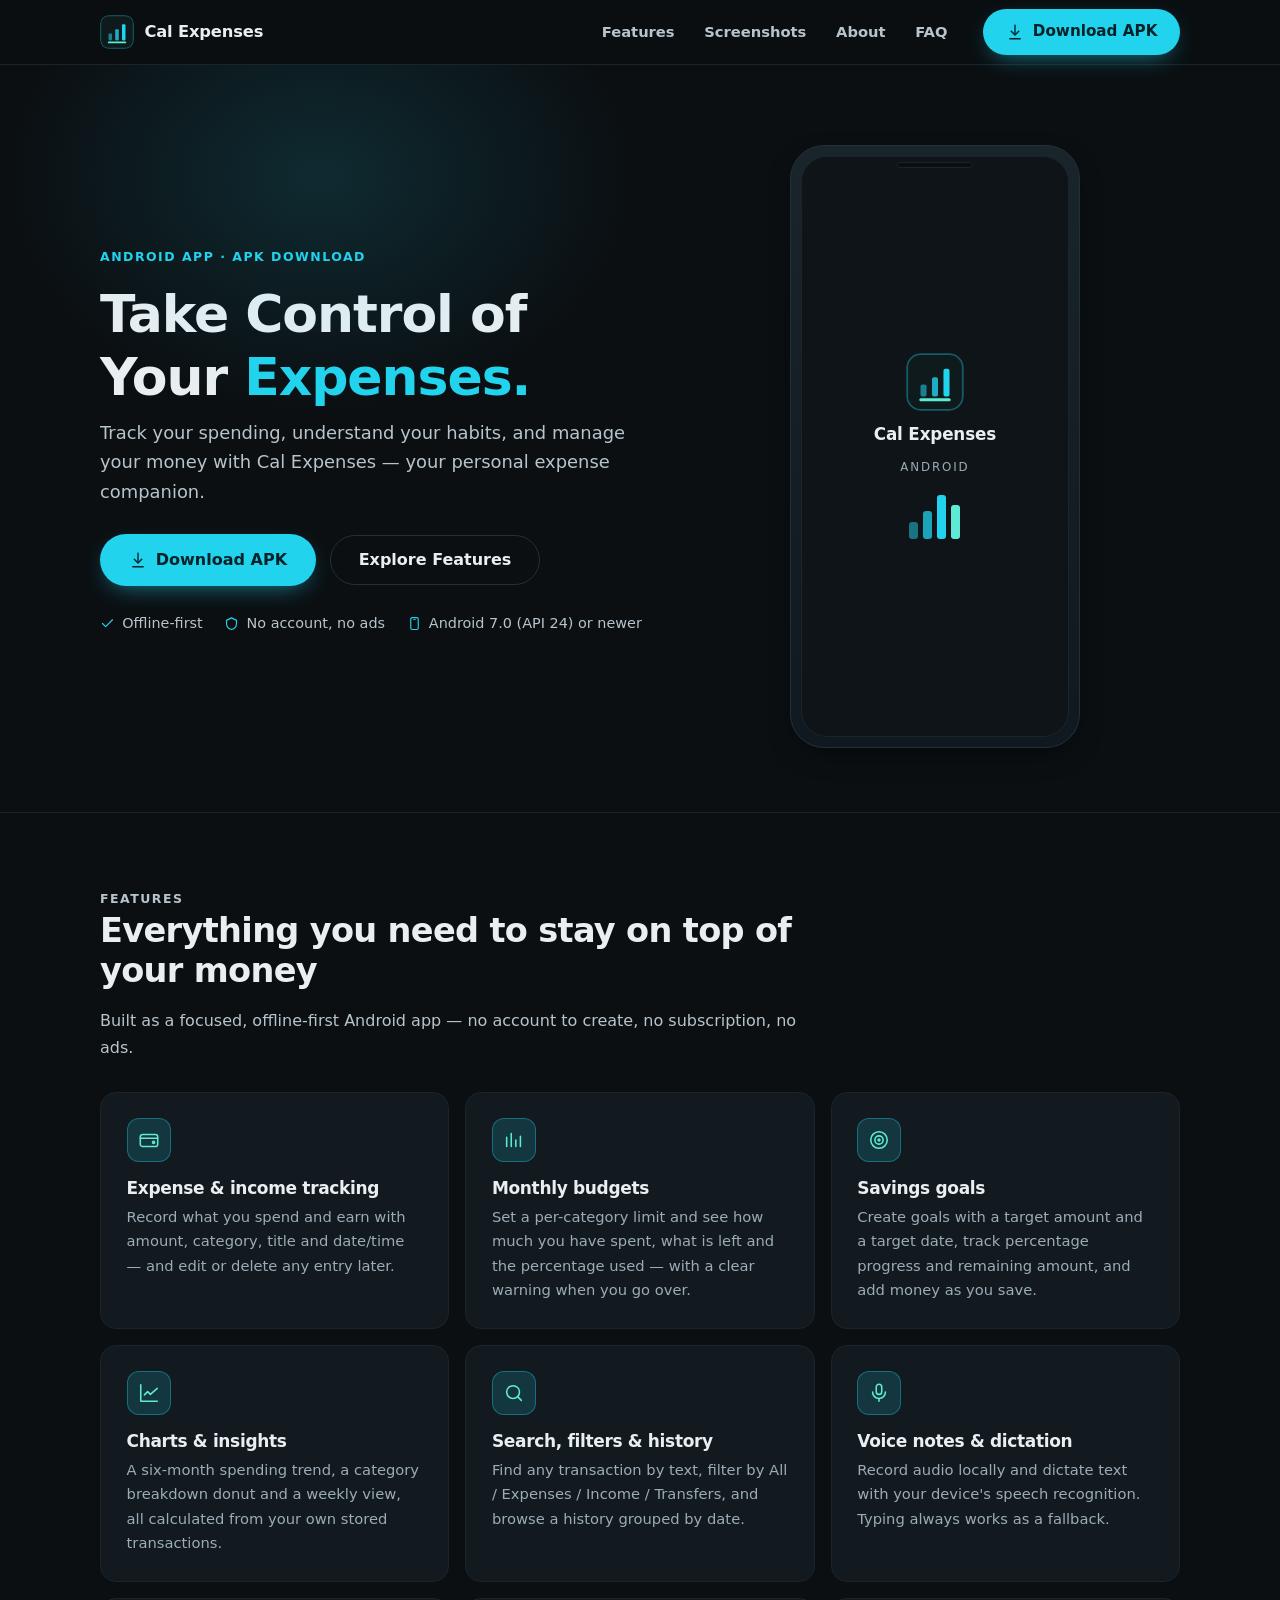
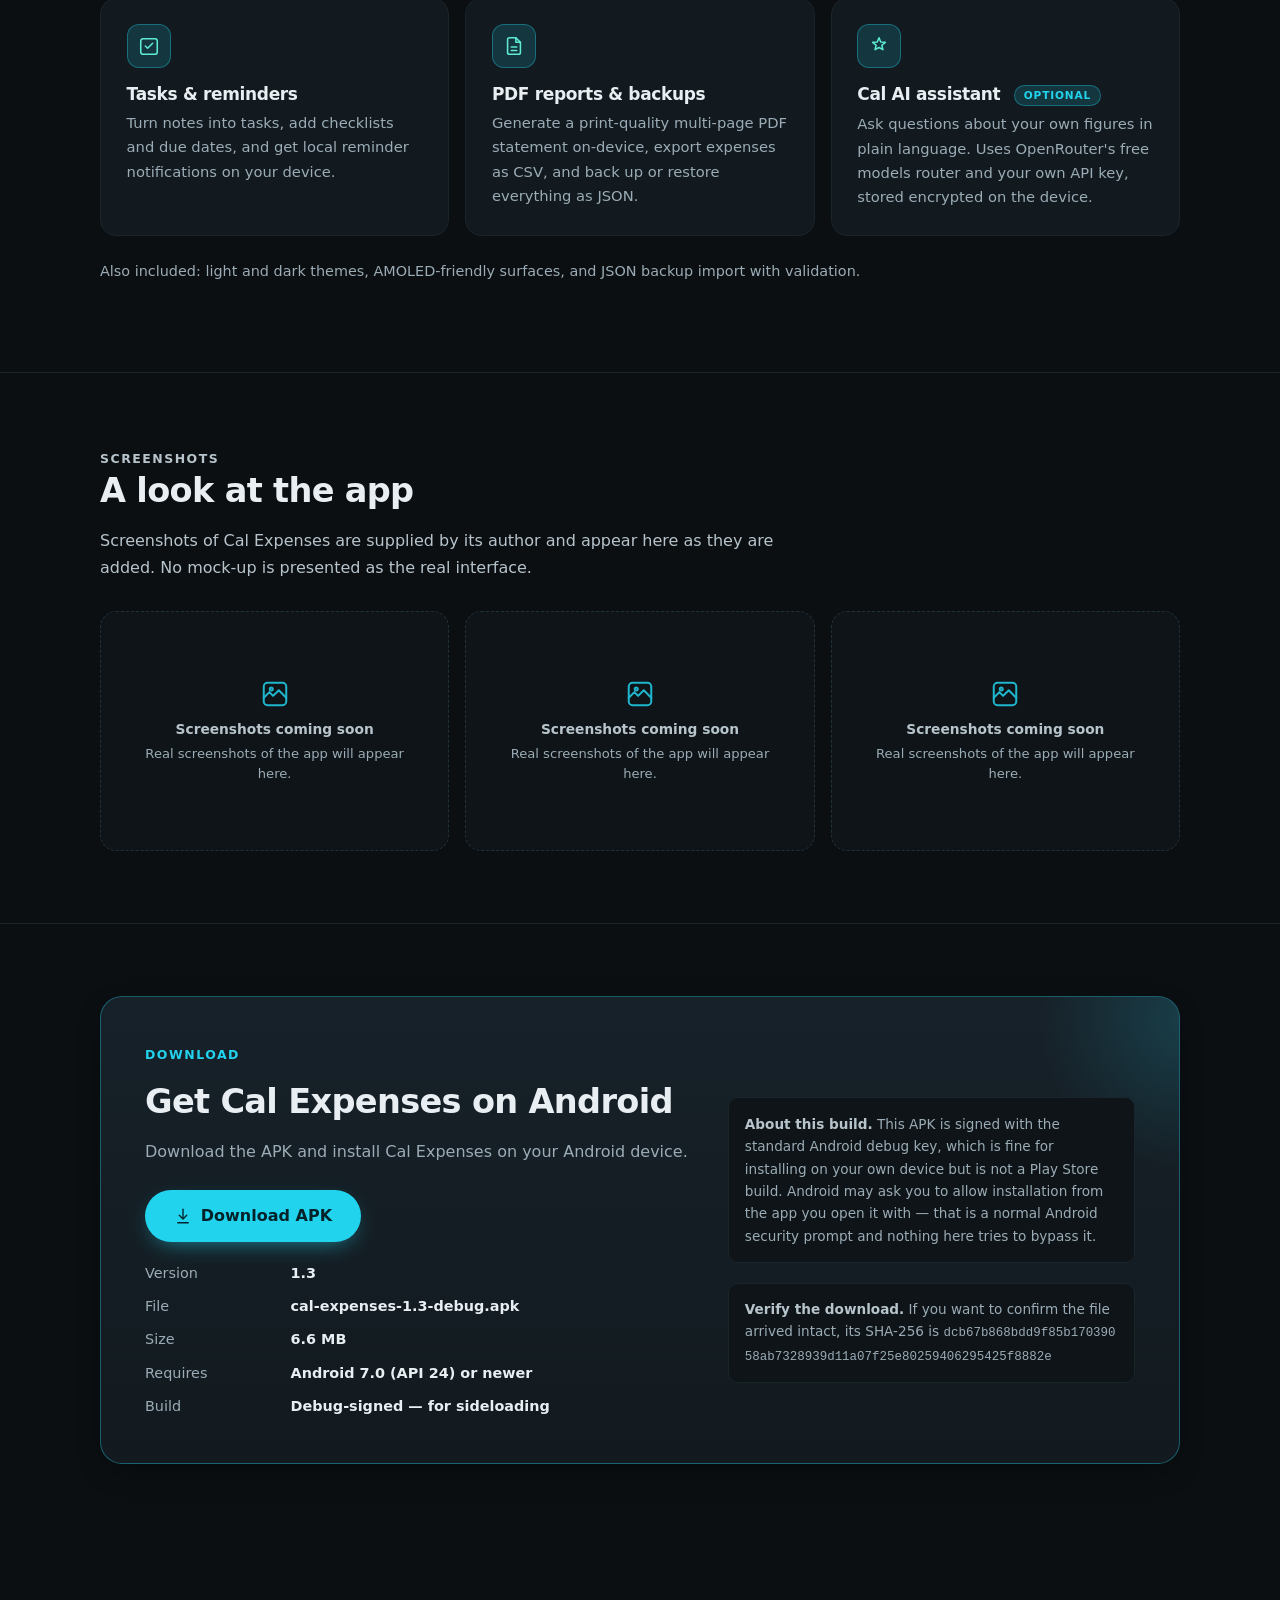
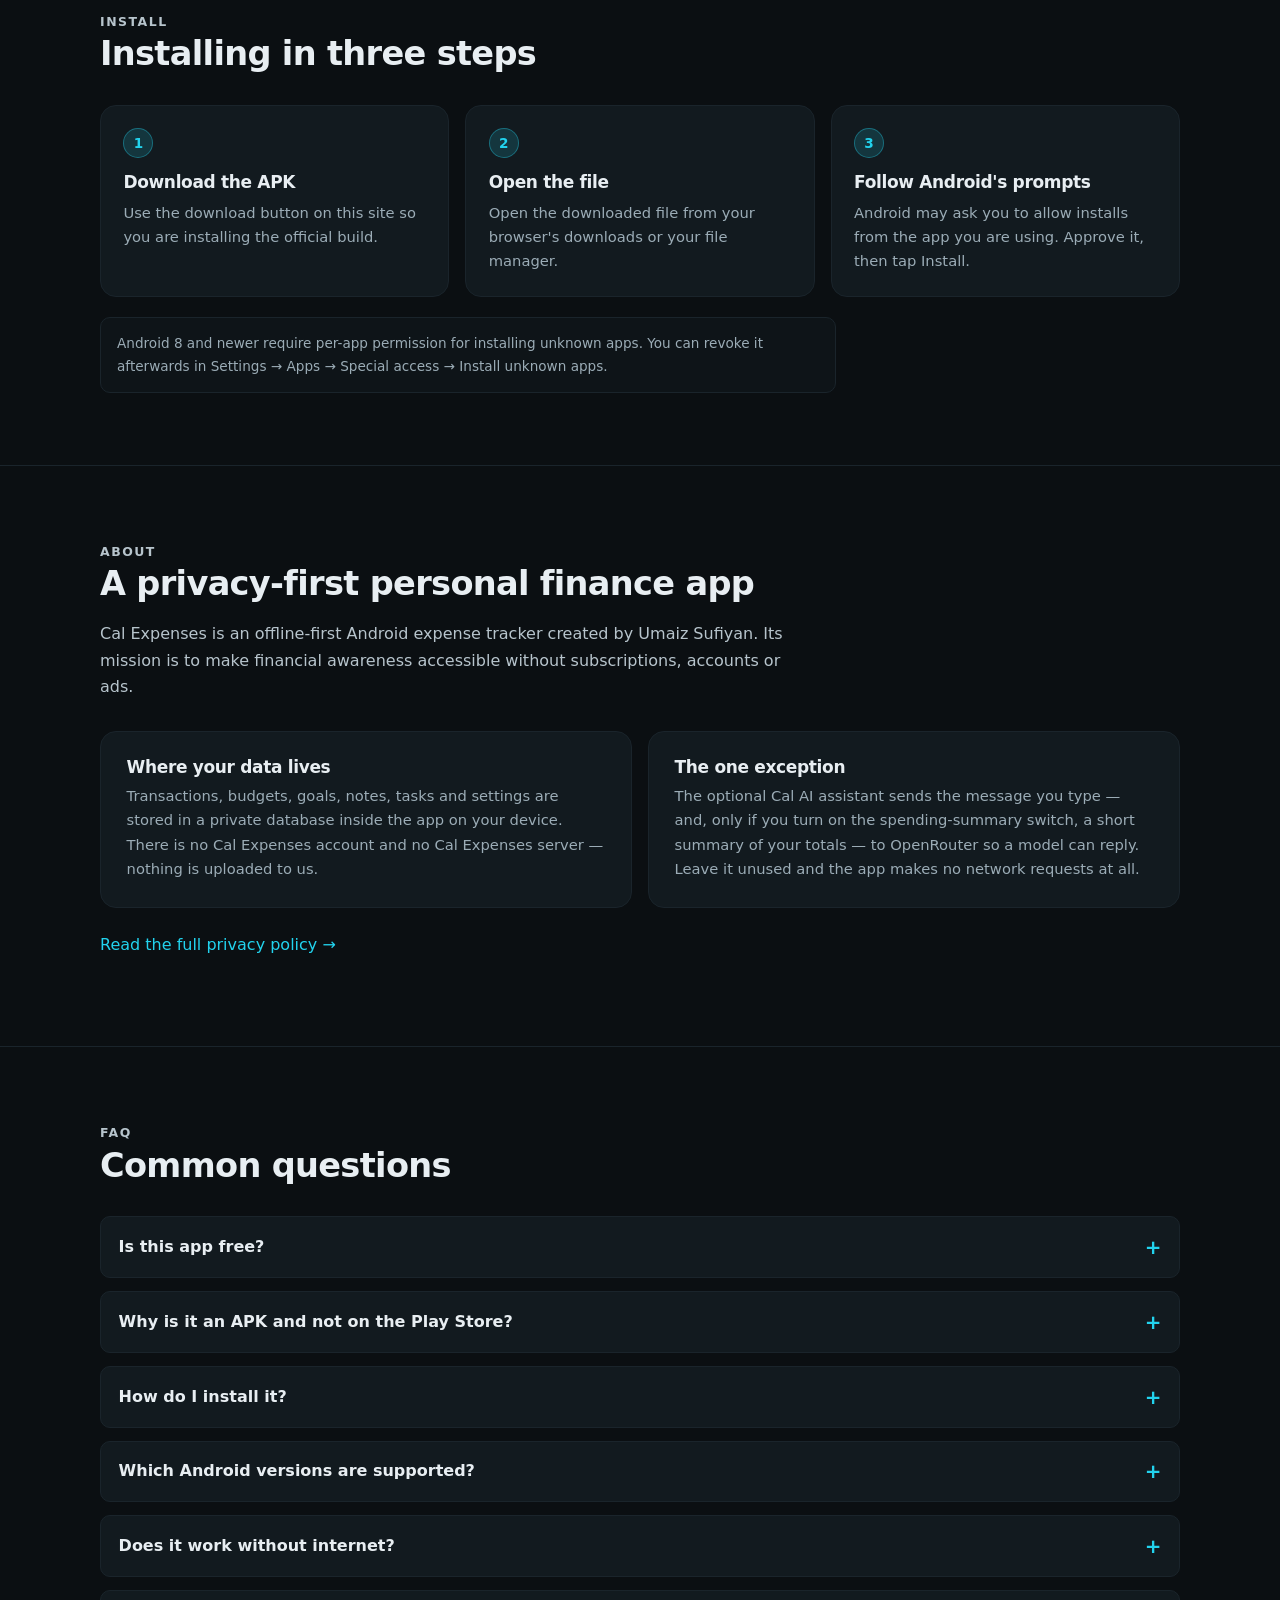
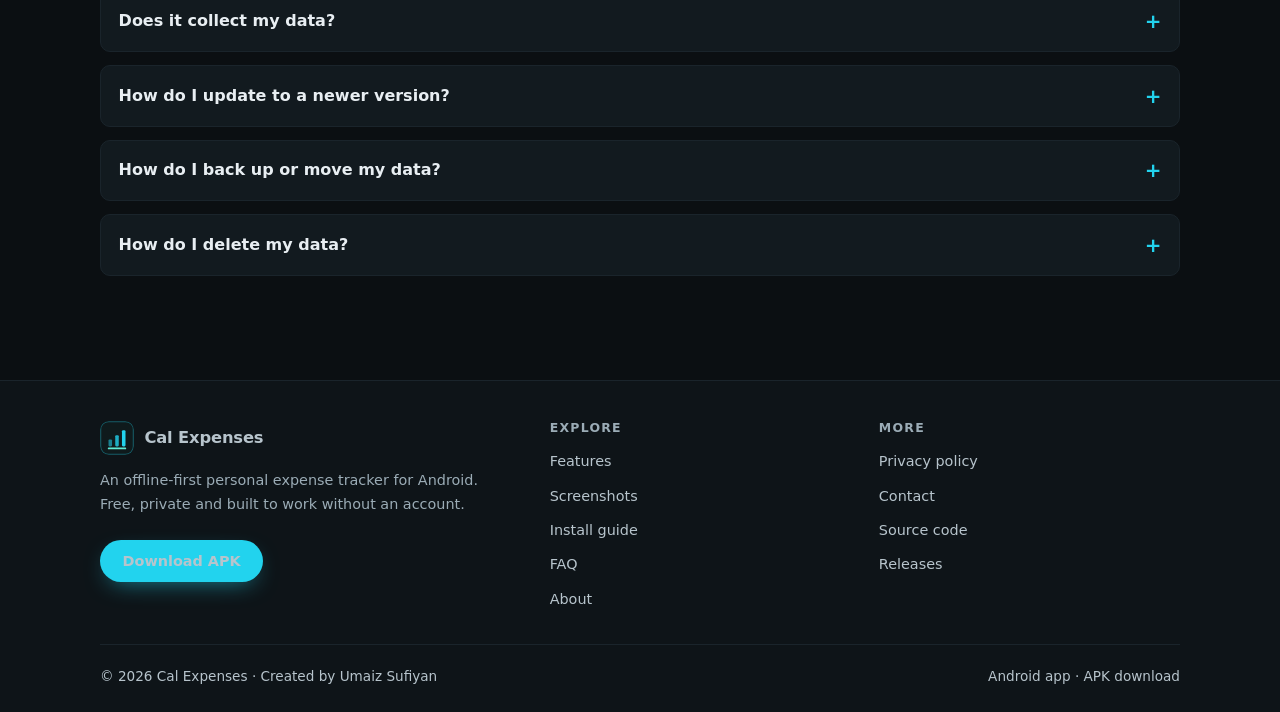
==== index.html @ 9eb94162 "Cal Expenses promotional website Static HTML/CSS/JS site for GitHub Pages: hero, features, screensho" ====
<!DOCTYPE html>
<html lang="en">
<head>
<meta charset="utf-8">
<meta name="viewport" content="width=device-width, initial-scale=1">

<title>Cal Expenses — Personal Expense Tracker for Android</title>
<meta name="description" content="Discover Cal Expenses, a simple way to manage your expenses. Explore the features and download the Android APK from the official website.">
<meta name="theme-color" content="#0B0F12">
<meta name="color-scheme" content="dark light">
<meta name="robots" content="index, follow">
<meta name="author" content="Umaiz Sufiyan">

<link rel="canonical" href="https://sufiyan-sabeel.github.io/Cal-Expenses-Website/">
<link rel="icon" type="image/svg+xml" href="./assets/img/favicon.svg">
<link rel="apple-touch-icon" href="./assets/img/favicon.svg">

<!-- Open Graph / social -->
<meta property="og:type" content="website">
<meta property="og:site_name" content="Cal Expenses">
<meta property="og:title" content="Cal Expenses — Personal Expense Tracker for Android">
<meta property="og:description" content="Track your spending, understand your habits, and manage your money with Cal Expenses. Download the Android APK.">
<meta property="og:url" content="https://sufiyan-sabeel.github.io/Cal-Expenses-Website/">
<meta property="og:image" content="./assets/img/og-image.png">
<meta name="twitter:card" content="summary_large_image">
<meta name="twitter:title" content="Cal Expenses — Personal Expense Tracker for Android">
<meta name="twitter:description" content="Track your spending, understand your habits, and manage your money with Cal Expenses.">
<meta name="twitter:image" content="./assets/img/og-image.png">

<link rel="stylesheet" href="./assets/css/styles.css">
</head>
<body>

<a class="skip-link" href="#main">Skip to content</a>

<!-- ============================ NAVIGATION ============================ -->
<header class="nav">
  <div class="wrap nav-inner">
    <a class="brand" href="#top" aria-label="Cal Expenses home">
      <img src="./assets/img/logo.svg" alt="" width="34" height="34">
      <span data-text="productName">Cal Expenses</span>
    </a>

    <nav class="nav-links" aria-label="Primary">
      <a href="#features">Features</a>
      <a href="#screenshots">Screenshots</a>
      <a href="#about">About</a>
      <a href="#faq">FAQ</a>
    </nav>

    <a class="btn btn-primary nav-cta" data-href="apkPath" href="https://github.com/sufiyan-sabeel/Cal-Expenses-Android/releases/download/v1.3/cal-expenses-1.3-debug.apk">
      <svg viewBox="0 0 24 24" fill="none" stroke="currentColor" stroke-width="1.8" stroke-linecap="round" stroke-linejoin="round" aria-hidden="true"><path d="M12 3v12"/><path d="m7 11 5 5 5-5"/><path d="M5 21h14"/></svg>
      Download APK
    </a>

    <button class="nav-toggle" id="navToggle" type="button" aria-expanded="false" aria-controls="mobileMenu" aria-label="Toggle menu">
      <svg viewBox="0 0 24 24" fill="none" stroke="currentColor" stroke-width="1.8" stroke-linecap="round" aria-hidden="true"><path d="M4 7h16M4 12h16M4 17h16"/></svg>
    </button>
  </div>

  <div class="mobile-menu" id="mobileMenu">
    <a href="#features">Features</a>
    <a href="#screenshots">Screenshots</a>
    <a href="#download">Download</a>
    <a href="#install">Install guide</a>
    <a href="#about">About</a>
    <a href="#faq">FAQ</a>
    <a class="btn btn-primary" data-href="apkPath" href="https://github.com/sufiyan-sabeel/Cal-Expenses-Android/releases/download/v1.3/cal-expenses-1.3-debug.apk">Download APK</a>
  </div>
</header>

<main id="main">

<!-- ================================ HERO ================================ -->
<section class="hero" id="top">
  <div class="wrap hero-grid">
    <div>
      <p class="eyebrow">Android app · APK download</p>
      <h1>Take Control of Your <span class="hl">Expenses.</span></h1>
      <p class="hero-lede">
        Track your spending, understand your habits, and manage your money with
        Cal Expenses&nbsp;— your personal expense companion.
      </p>

      <div class="hero-actions">
        <a class="btn btn-primary btn-lg" data-href="apkPath" href="https://github.com/sufiyan-sabeel/Cal-Expenses-Android/releases/download/v1.3/cal-expenses-1.3-debug.apk">
          <svg viewBox="0 0 24 24" fill="none" stroke="currentColor" stroke-width="1.8" stroke-linecap="round" stroke-linejoin="round" aria-hidden="true"><path d="M12 3v12"/><path d="m7 11 5 5 5-5"/><path d="M5 21h14"/></svg>
          Download APK
        </a>
        <a class="btn btn-ghost btn-lg" href="#features">Explore Features</a>
      </div>

      <ul class="hero-meta">
        <li>
          <svg viewBox="0 0 24 24" fill="none" stroke="currentColor" stroke-width="1.8" stroke-linecap="round" stroke-linejoin="round" aria-hidden="true"><path d="M20 6 9 17l-5-5"/></svg>
          Offline-first
        </li>
        <li>
          <svg viewBox="0 0 24 24" fill="none" stroke="currentColor" stroke-width="1.8" stroke-linecap="round" stroke-linejoin="round" aria-hidden="true"><path d="M12 3l8 4v5c0 5-3.5 8.5-8 9.5C7.5 20.5 4 17 4 12V7z"/></svg>
          No account, no ads
        </li>
        <li>
          <svg viewBox="0 0 24 24" fill="none" stroke="currentColor" stroke-width="1.8" stroke-linecap="round" stroke-linejoin="round" aria-hidden="true"><rect x="6" y="2.5" width="12" height="19" rx="2.5"/><path d="M11 5.5h2"/></svg>
          <span data-text="minAndroid">Android 7.0 (API 24) or newer</span>
        </li>
      </ul>
    </div>

    <!-- Hero visual. Until real screenshots are supplied this shows a branded
         panel rather than a fabricated app screenshot. Once CAL_CONFIG.screenshots
         has entries, main.js swaps the first one in here automatically. -->
    <div class="device" role="img" aria-label="Cal Expenses">
      <div class="device-screen" id="heroScreen">
        <div class="brand-panel">
          <img src="./assets/img/logo.svg" alt="" width="58" height="58">
          <span class="bp-name">Cal Expenses</span>
          <span class="bp-sub">Android</span>
          <span class="bp-bars" aria-hidden="true"><i></i><i></i><i></i><i></i></span>
        </div>
      </div>
    </div>
  </div>
</section>

<hr class="divider">

<!-- ============================== FEATURES ============================== -->
<section class="section" id="features">
  <div class="wrap">
    <div class="section-head">
      <p class="eyebrow">Features</p>
      <h2>Everything you need to stay on top of your money</h2>
      <p>Built as a focused, offline-first Android app — no account to create, no subscription, no ads.</p>
    </div>

    <div class="grid grid-3">

      <article class="card">
        <div class="card-icon" aria-hidden="true"><svg viewBox="0 0 24 24" fill="none" stroke="currentColor" stroke-width="1.7" stroke-linecap="round" stroke-linejoin="round"><rect x="2.5" y="6" width="19" height="13" rx="2.5"/><path d="M2.5 10h19"/><circle cx="17" cy="14.5" r="1.2"/></svg></div>
        <h3>Expense &amp; income tracking</h3>
        <p>Record what you spend and earn with amount, category, title and date/time — and edit or delete any entry later.</p>
      </article>

      <article class="card">
        <div class="card-icon" aria-hidden="true"><svg viewBox="0 0 24 24" fill="none" stroke="currentColor" stroke-width="1.7" stroke-linecap="round" stroke-linejoin="round"><path d="M4 19V9m5 10V5m5 14v-7m5 7V8"/></svg></div>
        <h3>Monthly budgets</h3>
        <p>Set a per-category limit and see how much you have spent, what is left and the percentage used — with a clear warning when you go over.</p>
      </article>

      <article class="card">
        <div class="card-icon" aria-hidden="true"><svg viewBox="0 0 24 24" fill="none" stroke="currentColor" stroke-width="1.7" stroke-linecap="round" stroke-linejoin="round"><circle cx="12" cy="12" r="9"/><circle cx="12" cy="12" r="4.5"/><circle cx="12" cy="12" r="1"/></svg></div>
        <h3>Savings goals</h3>
        <p>Create goals with a target amount and a target date, track percentage progress and remaining amount, and add money as you save.</p>
      </article>

      <article class="card">
        <div class="card-icon" aria-hidden="true"><svg viewBox="0 0 24 24" fill="none" stroke="currentColor" stroke-width="1.7" stroke-linecap="round" stroke-linejoin="round"><path d="M3 3v18h18"/><path d="m7 14 3.5-3.5 3 3L21 7"/></svg></div>
        <h3>Charts &amp; insights</h3>
        <p>A six-month spending trend, a category breakdown donut and a weekly view, all calculated from your own stored transactions.</p>
      </article>

      <article class="card">
        <div class="card-icon" aria-hidden="true"><svg viewBox="0 0 24 24" fill="none" stroke="currentColor" stroke-width="1.7" stroke-linecap="round" stroke-linejoin="round"><circle cx="11" cy="11" r="7"/><path d="m20 20-3.5-3.5"/></svg></div>
        <h3>Search, filters &amp; history</h3>
        <p>Find any transaction by text, filter by All / Expenses / Income / Transfers, and browse a history grouped by date.</p>
      </article>

      <article class="card">
        <div class="card-icon" aria-hidden="true"><svg viewBox="0 0 24 24" fill="none" stroke="currentColor" stroke-width="1.7" stroke-linecap="round" stroke-linejoin="round"><rect x="9" y="2.5" width="6" height="11" rx="3"/><path d="M5 11a7 7 0 0 0 14 0"/><path d="M12 18v3"/></svg></div>
        <h3>Voice notes &amp; dictation</h3>
        <p>Record audio locally and dictate text with your device's speech recognition. Typing always works as a fallback.</p>
      </article>

      <article class="card">
        <div class="card-icon" aria-hidden="true"><svg viewBox="0 0 24 24" fill="none" stroke="currentColor" stroke-width="1.7" stroke-linecap="round" stroke-linejoin="round"><rect x="3" y="4" width="18" height="17" rx="2.5"/><path d="m8 12 2.5 2.5L16 9"/></svg></div>
        <h3>Tasks &amp; reminders</h3>
        <p>Turn notes into tasks, add checklists and due dates, and get local reminder notifications on your device.</p>
      </article>

      <article class="card">
        <div class="card-icon" aria-hidden="true"><svg viewBox="0 0 24 24" fill="none" stroke="currentColor" stroke-width="1.7" stroke-linecap="round" stroke-linejoin="round"><path d="M14 3H7a2 2 0 0 0-2 2v14a2 2 0 0 0 2 2h10a2 2 0 0 0 2-2V8z"/><path d="M14 3v5h5"/><path d="M9 13h6M9 17h6"/></svg></div>
        <h3>PDF reports &amp; backups</h3>
        <p>Generate a print-quality multi-page PDF statement on-device, export expenses as CSV, and back up or restore everything as JSON.</p>
      </article>

      <article class="card">
        <div class="card-icon" aria-hidden="true"><svg viewBox="0 0 24 24" fill="none" stroke="currentColor" stroke-width="1.7" stroke-linecap="round" stroke-linejoin="round"><path d="M12 3l1.9 4.6 5 .4-3.8 3.2 1.2 4.8L12 13.7 7.7 16l1.2-4.8L5.1 8l5-.4z"/></svg></div>
        <h3>Cal AI assistant <span class="tag tag-accent">Optional</span></h3>
        <p>Ask questions about your own figures in plain language. Uses OpenRouter's free models router and your own API key, stored encrypted on the device.</p>
      </article>

    </div>

    <p class="muted" style="margin-top:1.5rem;font-size:.9rem;">
      Also included: light and dark themes, AMOLED-friendly surfaces, and JSON backup import with validation.
    </p>
  </div>
</section>

<hr class="divider">

<!-- ============================= SCREENSHOTS ============================= -->
<section class="section" id="screenshots">
  <div class="wrap">
    <div class="section-head">
      <p class="eyebrow">Screenshots</p>
      <h2>A look at the app</h2>
      <p>
        Screenshots of Cal Expenses are supplied by its author and appear here as they
        are added. No mock-up is presented as the real interface.
      </p>
    </div>

    <div class="gallery" id="gallery">
      <!-- Filled by assets/js/main.js from CAL_CONFIG.screenshots -->
    </div>
  </div>
</section>

<hr class="divider">

<!-- ============================== DOWNLOAD =============================== -->
<section class="section" id="download">
  <div class="wrap">
    <div class="download-panel">
      <div class="download-grid">
        <div>
          <p class="eyebrow">Download</p>
          <h2 class="mt-0">Get Cal Expenses on Android</h2>
          <p class="muted" style="margin-bottom:1.5rem;">
            Download the APK and install Cal Expenses on your Android device.
          </p>

          <a class="btn btn-primary btn-lg" data-href="apkPath" href="https://github.com/sufiyan-sabeel/Cal-Expenses-Android/releases/download/v1.3/cal-expenses-1.3-debug.apk">
            <svg viewBox="0 0 24 24" fill="none" stroke="currentColor" stroke-width="1.8" stroke-linecap="round" stroke-linejoin="round" aria-hidden="true"><path d="M12 3v12"/><path d="m7 11 5 5 5-5"/><path d="M5 21h14"/></svg>
            Download APK
          </a>

          <ul class="spec">
            <li><span class="k">Version</span><span class="v" data-text="appVersion">1.3</span></li>
            <li><span class="k">File</span><span class="v nowrap">cal-expenses-1.3-debug.apk</span></li>
            <li data-row="apkSize"><span class="k">Size</span><span class="v" data-text="apkSize">6.6 MB</span></li>
            <li><span class="k">Requires</span><span class="v" data-text="minAndroid">Android 7.0 (API 24) or newer</span></li>
            <li><span class="k">Build</span><span class="v">Debug-signed — for sideloading</span></li>
          </ul>
        </div>

        <div>
          <div class="note">
            <strong>About this build.</strong>
            This APK is signed with the standard Android debug key, which is fine for
            installing on your own device but is not a Play Store build. Android may ask
            you to allow installation from the app you open it with — that is a normal
            Android security prompt and nothing here tries to bypass it.
          </div>
          <div class="note">
            <strong>Verify the download.</strong>
            If you want to confirm the file arrived intact, its SHA-256 is
            <code style="word-break:break-all;font-family:ui-monospace,monospace;font-size:.78rem;">dcb67b868bdd9f85b17039058ab7328939d11a07f25e80259406295425f8882e</code>
          </div>
        </div>
      </div>
    </div>
  </div>
</section>

<!-- ============================ INSTALL GUIDE =========================== -->
<section class="section" id="install">
  <div class="wrap">
    <div class="section-head">
      <p class="eyebrow">Install</p>
      <h2>Installing in three steps</h2>
    </div>

    <div class="steps">
      <div class="step">
        <h3>Download the APK</h3>
        <p>Use the download button on this site so you are installing the official build.</p>
      </div>
      <div class="step">
        <h3>Open the file</h3>
        <p>Open the downloaded file from your browser's downloads or your file manager.</p>
      </div>
      <div class="step">
        <h3>Follow Android's prompts</h3>
        <p>Android may ask you to allow installs from the app you are using. Approve it, then tap Install.</p>
      </div>
    </div>

    <div class="note" style="max-width:46rem;">
      Android 8 and newer require per-app permission for installing unknown apps. You can
      revoke it afterwards in Settings → Apps → Special access → Install unknown apps.
    </div>
  </div>
</section>

<hr class="divider">

<!-- =============================== ABOUT ================================ -->
<section class="section" id="about">
  <div class="wrap">
    <div class="section-head">
      <p class="eyebrow">About</p>
      <h2>A privacy-first personal finance app</h2>
      <p>
        Cal Expenses is an offline-first Android expense tracker created by
        <span data-text="creator">Umaiz Sufiyan</span>. Its mission is to make
        financial awareness accessible without subscriptions, accounts or ads.
      </p>
    </div>

    <div class="grid grid-2">
      <article class="card">
        <h3>Where your data lives</h3>
        <p>
          Transactions, budgets, goals, notes, tasks and settings are stored in a private
          database inside the app on your device. There is no Cal Expenses account and no
          Cal Expenses server — nothing is uploaded to us.
        </p>
      </article>
      <article class="card">
        <h3>The one exception</h3>
        <p>
          The optional Cal AI assistant sends the message you type — and, only if you turn on
          the spending-summary switch, a short summary of your totals — to OpenRouter so a
          model can reply. Leave it unused and the app makes no network requests at all.
        </p>
      </article>
    </div>

    <p style="margin-top:1.5rem;">
      <a href="./privacy.html">Read the full privacy policy →</a>
    </p>
  </div>
</section>

<hr class="divider">

<!-- ================================ FAQ ================================= -->
<section class="section" id="faq">
  <div class="wrap">
    <div class="section-head">
      <p class="eyebrow">FAQ</p>
      <h2>Common questions</h2>
    </div>

    <div class="faq">
      <details>
        <summary>Is this app free?</summary>
        <p>Yes. The app is free to download and use, with no subscription, no ads and no paid service required for any core feature.</p>
      </details>

      <details>
        <summary>Why is it an APK and not on the Play Store?</summary>
        <p>Cal Expenses is distributed as a direct APK download. That keeps it free of store accounts and fees. It is signed with the Android debug key, so it is intended for sideloading rather than store distribution.</p>
      </details>

      <details>
        <summary>How do I install it?</summary>
        <p>Download the APK, open it on your Android device, and follow Android's prompts. Android will likely ask you to allow installs from the app you opened the file with. That is a standard Android protection — approve it for that app, install, and you can revoke the permission afterwards.</p>
      </details>

      <details>
        <summary>Which Android versions are supported?</summary>
        <p><span data-text="minAndroid">Android 7.0 (API 24) or newer</span>. It targets Android 14 (API 34).</p>
      </details>

      <details>
        <summary>Does it work without internet?</summary>
        <p>Yes. Expenses, budgets, goals, notes, tasks, charts and PDF reports are computed and stored entirely on your device and work with no connection. The only feature that needs the internet is the optional Cal AI assistant.</p>
      </details>

      <details>
        <summary>Does it collect my data?</summary>
        <p>The app contains no analytics, no advertising and no tracking, and there is no Cal Expenses server to receive your financial data. The single exception is the optional Cal AI assistant, which sends your message to OpenRouter. See the <a href="./privacy.html">privacy policy</a> for the detail.</p>
      </details>

      <details>
        <summary>How do I update to a newer version?</summary>
        <p>Download the newer APK from this page and install it over the existing app. Your data is kept because the app's database is upgraded rather than replaced. Always export a JSON backup from Settings first if you want an extra safety net.</p>
      </details>

      <details>
        <summary>How do I back up or move my data?</summary>
        <p>Settings → Data &amp; backup lets you export a JSON backup, export expenses as CSV, and import a JSON backup. Files are saved wherever you choose through Android's file picker.</p>
      </details>

      <details>
        <summary>How do I delete my data?</summary>
        <p>You can delete individual entries in the app, or uninstall Cal Expenses — uninstalling removes the app's local database and any recordings it stored.</p>
      </details>
    </div>
  </div>
</section>

</main>

<!-- =============================== FOOTER =============================== -->
<footer class="footer">
  <div class="wrap">
    <div class="footer-grid">
      <div>
        <a class="brand" href="#top">
          <img src="./assets/img/logo.svg" alt="" width="34" height="34">
          <span data-text="productName">Cal Expenses</span>
        </a>
        <p class="muted" style="margin-top:.85rem;max-width:26rem;font-size:.9rem;">
          An offline-first personal expense tracker for Android. Free, private and
          built to work without an account.
        </p>
        <a class="btn btn-primary" data-href="apkPath" href="https://github.com/sufiyan-sabeel/Cal-Expenses-Android/releases/download/v1.3/cal-expenses-1.3-debug.apk" style="margin-top:.5rem;">
          Download APK
        </a>
      </div>

      <div>
        <h4>Explore</h4>
        <ul>
          <li><a href="#features">Features</a></li>
          <li><a href="#screenshots">Screenshots</a></li>
          <li><a href="#install">Install guide</a></li>
          <li><a href="#faq">FAQ</a></li>
          <li><a href="#about">About</a></li>
        </ul>
      </div>

      <div>
        <h4>More</h4>
        <ul>
          <li><a href="./privacy.html">Privacy policy</a></li>
          <li><a data-href="contactUrl" href="#">Contact</a></li>
          <li><a data-href="appRepoUrl" href="https://github.com/sufiyan-sabeel/Cal-Expenses-Android">Source code</a></li>
          <li><a data-href="releaseUrl" href="https://github.com/sufiyan-sabeel/Cal-Expenses-Android/releases/tag/v1.3">Releases</a></li>
        </ul>
      </div>
    </div>

    <div class="footer-bottom">
      <span>© <span data-text="copyrightYear">2026</span> <span data-text="productName">Cal Expenses</span> · Created by <span data-text="creator">Umaiz Sufiyan</span></span>
      <span>Android app · APK download</span>
    </div>
  </div>
</footer>

<script src="./assets/js/config.js"></script>
<script src="./assets/js/main.js"></script>
</body>
</html>
---- assets/css/styles.css ----
/* ============================================================================
   Cal Expenses - promotional website
   Dark fintech-inspired theme. Mobile-first. No external dependencies.
   ==========================================================================*/

:root {
  --bg:            #0B0F12;
  --bg-soft:       #0E1418;
  --surface:       #121A1F;
  --surface-2:     #172129;
  --border:        #223039;
  --border-soft:   #1A242B;

  --text:          #E8EEF2;
  --text-dim:      #B7C4CC;
  --muted:         #9BACB6;

  --accent:        #22D3EE;
  --accent-2:      #5EEAD4;
  --accent-ink:    #04222A;
  --accent-wash:   rgba(34, 211, 238, 0.15);
  --accent-line:   rgba(34, 211, 238, 0.36);

  --ok:            #34D399;
  --warn:          #FBBF24;

  --radius-sm: 10px;
  --radius:    16px;
  --radius-lg: 22px;

  --shadow-sm: 0 1px 2px rgba(0,0,0,.35);
  --shadow:    0 10px 30px -12px rgba(0,0,0,.65);

  --maxw: 1120px;
  --pad: 20px;

  --font: ui-sans-serif, system-ui, -apple-system, "Segoe UI", Roboto,
          "Helvetica Neue", Arial, "Noto Sans", sans-serif;
  --mono: ui-monospace, SFMono-Regular, "SF Mono", Menlo, Consolas, monospace;
}

*, *::before, *::after { box-sizing: border-box; }

html { -webkit-text-size-adjust: 100%; scroll-behavior: smooth; }

body {
  margin: 0;
  background: var(--bg);
  color: var(--text);
  font-family: var(--font);
  font-size: 16px;
  line-height: 1.65;
  -webkit-font-smoothing: antialiased;
  text-rendering: optimizeLegibility;
}

img, svg { max-width: 100%; display: block; }
a { color: var(--accent); text-decoration: none; }
a:hover { text-decoration: underline; }

h1, h2, h3, h4 { line-height: 1.2; margin: 0 0 .5em; letter-spacing: -0.02em; }
h1 { font-size: clamp(2rem, 6vw, 3.25rem); font-weight: 800; }
h2 { font-size: clamp(1.5rem, 4vw, 2.1rem); font-weight: 750; }
h3 { font-size: 1.0625rem; font-weight: 650; }
p  { margin: 0 0 1rem; }

:focus-visible {
  outline: 2px solid var(--accent);
  outline-offset: 3px;
  border-radius: 6px;
}

.skip-link {
  position: absolute; left: -9999px; top: 0; z-index: 100;
  background: var(--accent); color: var(--accent-ink);
  padding: 10px 16px; border-radius: 0 0 var(--radius-sm) 0; font-weight: 650;
}
.skip-link:focus { left: 0; }

.wrap { width: 100%; max-width: var(--maxw); margin-inline: auto; padding-inline: var(--pad); }

.eyebrow {
  display: inline-block;
  font-size: .78rem; font-weight: 650; letter-spacing: .12em; text-transform: uppercase;
  color: var(--accent);
}

.muted { color: var(--muted); }
.center { text-align: center; }

/* ---------------------------------------------------------------- buttons */
.btn {
  display: inline-flex; align-items: center; justify-content: center; gap: .55rem;
  padding: .8rem 1.35rem; border-radius: 999px;
  font-weight: 650; font-size: .95rem; line-height: 1;
  border: 1px solid transparent; cursor: pointer;
  text-decoration: none; white-space: nowrap;
  transition: transform .15s ease, background-color .18s ease, border-color .18s ease, box-shadow .18s ease;
}
.btn:hover { text-decoration: none; transform: translateY(-1px); }
.btn:active { transform: translateY(0); }

.btn-primary {
  background: var(--accent); color: var(--accent-ink);
  box-shadow: 0 8px 24px -10px rgba(34,211,238,.7);
}
.btn-primary:hover { background: var(--accent-2); }

.btn-ghost {
  background: transparent; color: var(--text);
  border-color: var(--border);
}
.btn-ghost:hover { border-color: var(--accent-line); background: var(--accent-wash); }

.btn-lg { padding: 1rem 1.75rem; font-size: 1rem; }
.btn svg { width: 18px; height: 18px; flex: none; }

/* ------------------------------------------------------------------- nav */
.nav {
  position: sticky; top: 0; z-index: 50;
  background: rgba(11,15,18,.82);
  backdrop-filter: saturate(140%) blur(12px);
  -webkit-backdrop-filter: saturate(140%) blur(12px);
  border-bottom: 1px solid var(--border-soft);
}
.nav-inner {
  display: flex; align-items: center; gap: 1rem;
  min-height: 64px;
}
.brand { display: flex; align-items: center; gap: .65rem; color: var(--text); font-weight: 700; letter-spacing: -.01em; }
.brand:hover { text-decoration: none; }
.brand img { width: 34px; height: 34px; border-radius: 9px; }
.brand span { font-size: 1.02rem; }

.nav-links { display: none; margin-left: auto; align-items: center; gap: .35rem; }
.nav-links a {
  color: var(--text-dim); font-size: .92rem; font-weight: 550;
  padding: .5rem .75rem; border-radius: 999px;
}
.nav-links a:hover { color: var(--text); background: var(--surface-2); text-decoration: none; }
.nav-cta { display: none; margin-left: .5rem; }

.nav-toggle {
  margin-left: auto; display: inline-flex; align-items: center; justify-content: center;
  width: 42px; height: 42px; border-radius: 12px;
  background: var(--surface); border: 1px solid var(--border); color: var(--text); cursor: pointer;
}
.nav-toggle svg { width: 20px; height: 20px; }

.mobile-menu {
  display: none; border-top: 1px solid var(--border-soft);
  padding: .5rem var(--pad) 1rem; background: var(--bg-soft);
}
.mobile-menu.open { display: block; }
.mobile-menu a {
  display: block; padding: .8rem .25rem; color: var(--text-dim);
  border-bottom: 1px solid var(--border-soft); font-weight: 550;
}
.mobile-menu a:last-child { border-bottom: 0; }
.mobile-menu .btn { width: 100%; margin-top: .75rem; }

@media (min-width: 900px) {
  .nav-links { display: flex; }
  .nav-cta { display: inline-flex; }
  .nav-toggle { display: none; }
  .mobile-menu { display: none !important; }
}

/* ------------------------------------------------------------------ hero */
.hero { position: relative; overflow: hidden; padding: clamp(2.5rem, 7vw, 5rem) 0 clamp(2rem, 6vw, 4rem); }
.hero::before {
  content: ""; position: absolute; inset: -30% 40% 40% -10%;
  background: radial-gradient(closest-side, rgba(34,211,238,.14), transparent 70%);
  pointer-events: none;
}
.hero-grid { display: grid; gap: 2.5rem; align-items: center; }
@media (min-width: 900px) { .hero-grid { grid-template-columns: 1.05fr .95fr; gap: 3rem; } }

.hero h1 { margin-bottom: .6rem; }
.hero h1 .hl { color: var(--accent); }
.hero-lede { font-size: clamp(1rem, 2.4vw, 1.12rem); color: var(--text-dim); max-width: 34rem; }
.hero-actions { display: flex; flex-wrap: wrap; align-items: center; gap: .85rem; margin-top: 1.75rem; }

.hero-meta {
  display: flex; flex-wrap: wrap; gap: .6rem 1.35rem;
  margin-top: 1.6rem; padding: 0; list-style: none;
  font-size: .9rem; color: var(--text-dim);
}
.hero-meta li { display: flex; align-items: center; gap: .45rem; }
.hero-meta svg { width: 15px; height: 15px; color: var(--accent); flex: none; }

/* ---------------------------------------------------------------- device */
.device {
  position: relative; margin-inline: auto; width: min(290px, 82vw);
  background: linear-gradient(180deg, #1A242B, #101820);
  border: 1px solid var(--border);
  border-radius: 34px; padding: 10px;
  box-shadow: var(--shadow);
}
.device::after {
  content: ""; position: absolute; top: 16px; left: 50%; transform: translateX(-50%);
  width: 76px; height: 6px; border-radius: 999px; background: #0A0E11;
  border: 1px solid var(--border-soft);
}
.device-screen {
  aspect-ratio: 9 / 19.5;
  border-radius: 26px; overflow: hidden;
  background: var(--bg-soft);
  border: 1px solid var(--border-soft);
  display: grid; place-items: center;
  padding: 1.25rem; text-align: center;
}
.device-screen img { width: 100%; height: 100%; object-fit: cover; }

.screen-placeholder { color: var(--muted); font-size: .82rem; line-height: 1.5; }
.screen-placeholder svg { width: 30px; height: 30px; margin: 0 auto .6rem; color: var(--accent); opacity: .85; }
.screen-placeholder strong { display: block; color: var(--text-dim); font-size: .86rem; margin-bottom: .3rem; }
.screen-placeholder code { font-family: var(--mono); font-size: .72rem; color: var(--accent); }

/* Branded panel shown in the hero until real screenshots are supplied. */
.brand-panel { display: grid; place-items: center; gap: .6rem; text-align: center; }
.brand-panel img { width: 58px; height: 58px; border-radius: 15px; }
.brand-panel .bp-name { font-weight: 750; font-size: 1.05rem; letter-spacing: -.01em; }
.brand-panel .bp-sub { font-size: .74rem; letter-spacing: .16em; text-transform: uppercase; color: var(--muted); }
.brand-panel .bp-bars { display: flex; align-items: flex-end; gap: 5px; height: 44px; margin-top: .5rem; }
.brand-panel .bp-bars i { display: block; width: 9px; border-radius: 3px; background: var(--accent); }
.brand-panel .bp-bars i:nth-child(1) { height: 40%; opacity: .5; }
.brand-panel .bp-bars i:nth-child(2) { height: 65%; opacity: .75; }
.brand-panel .bp-bars i:nth-child(3) { height: 100%; }
.brand-panel .bp-bars i:nth-child(4) { height: 78%; background: var(--accent-2); }

/* -------------------------------------------------------------- sections */
.section { padding: clamp(2.75rem, 7vw, 4.5rem) 0; }
.section-head { max-width: 44rem; margin-bottom: 1.9rem; }
.section-head.center { margin-inline: auto; }
.section-head p { color: var(--text-dim); margin-bottom: 0; }

.divider { height: 1px; background: var(--border-soft); border: 0; margin: 0; }

/* -------------------------------------------------------------- features */
.grid { display: grid; gap: 1rem; align-items: stretch; }
@media (min-width: 620px) { .grid-2 { grid-template-columns: repeat(2, 1fr); } }
@media (min-width: 900px) { .grid-3 { grid-template-columns: repeat(3, 1fr); } }

.card {
  background: var(--surface);
  border: 1px solid var(--border-soft);
  border-radius: var(--radius);
  padding: 1.6rem;
  height: 100%;
  display: flex;
  flex-direction: column;
  transition: border-color .18s ease, transform .18s ease, background-color .18s ease;
}
.card:hover { border-color: var(--border); transform: translateY(-2px); }
.card p { color: var(--muted); font-size: .92rem; margin: 0; }
.card h3 { margin-bottom: .4rem; }

.card-icon {
  width: 44px; height: 44px; border-radius: 12px;
  display: grid; place-items: center; margin-bottom: 1rem; flex: none;
  background: var(--accent-wash); border: 1px solid var(--accent-line);
  color: var(--accent-2);
}
.card-icon svg { width: 22px; height: 22px; }

.tag {
  display: inline-block; margin-left: .5rem; vertical-align: middle;
  font-size: .66rem; font-weight: 700; letter-spacing: .08em; text-transform: uppercase;
  padding: .2rem .55rem; border-radius: 999px;
  background: var(--surface-2); color: var(--text-dim); border: 1px solid var(--border);
}
.tag-accent { background: var(--accent-wash); color: var(--accent); border-color: var(--accent-line); }

/* --------------------------------------------------------------- gallery */
.gallery { display: grid; gap: 1rem; }
@media (min-width: 620px) { .gallery { grid-template-columns: repeat(2, 1fr); } }
@media (min-width: 960px) { .gallery { grid-template-columns: repeat(3, 1fr); } }

.shot {
  background: var(--surface); border: 1px solid var(--border-soft);
  border-radius: var(--radius); overflow: hidden;
}
.shot img { width: 100%; aspect-ratio: 9/19.5; object-fit: cover; }
.shot figcaption { padding: .8rem 1rem; font-size: .85rem; color: var(--muted); }
.shot figcaption strong { color: var(--text-dim); font-weight: 600; }

.shot-empty {
  border: 1px dashed var(--border);
  background: var(--bg-soft);
  border-radius: var(--radius);
  min-height: 240px;
  display: grid; place-items: center; text-align: center;
  padding: 1.75rem;
}

/* -------------------------------------------------------------- download */
.download-panel {
  position: relative;
  background: linear-gradient(180deg, var(--surface-2), var(--surface));
  border: 1px solid var(--accent-line);
  border-radius: var(--radius-lg);
  padding: clamp(1.6rem, 4vw, 2.75rem);
  box-shadow: var(--shadow);
  overflow: hidden;
}
.download-panel::before {
  content: ""; position: absolute; inset: -40% -20% auto auto; width: 420px; height: 420px;
  background: radial-gradient(closest-side, rgba(34,211,238,.16), transparent 70%);
  pointer-events: none;
}
.download-grid { display: grid; gap: 2rem; align-items: center; position: relative; }
@media (min-width: 900px) { .download-grid { grid-template-columns: 1.15fr .85fr; } }

.spec {
  list-style: none; margin: 1.25rem 0 0; padding: 0;
  display: grid; gap: .6rem; font-size: .9rem;
}
.spec li { display: flex; gap: .6rem; align-items: baseline; color: var(--text-dim); }
.spec .k { color: var(--muted); min-width: 8.5rem; }
.spec .v { color: var(--text); font-weight: 600; }

.note {
  margin-top: 1.25rem; padding: .9rem 1rem;
  border-radius: var(--radius-sm);
  background: var(--bg-soft); border: 1px solid var(--border-soft);
  font-size: .85rem; color: var(--muted);
}
.note strong { color: var(--text-dim); }

/* ----------------------------------------------------------------- steps */
.steps { counter-reset: step; display: grid; gap: 1rem; }
@media (min-width: 780px) { .steps { grid-template-columns: repeat(3, 1fr); } }
.step {
  position: relative; background: var(--surface);
  border: 1px solid var(--border-soft); border-radius: var(--radius); padding: 1.4rem;
}
.step::before {
  counter-increment: step; content: counter(step);
  display: grid; place-items: center;
  width: 30px; height: 30px; margin-bottom: .85rem;
  border-radius: 999px; background: var(--accent-wash); border: 1px solid var(--accent-line);
  color: var(--accent); font-weight: 700; font-size: .85rem;
}
.step p { margin: 0; color: var(--muted); font-size: .92rem; }

/* ------------------------------------------------------------------- faq */
.faq { display: grid; gap: .8rem; }
.faq details {
  background: var(--surface); border: 1px solid var(--border-soft);
  border-radius: var(--radius-sm); padding: .1rem 1.1rem;
}
.faq details[open] { border-color: var(--border); }
.faq summary {
  cursor: pointer; list-style: none; padding: .95rem 0;
  font-weight: 600; color: var(--text);
  display: flex; align-items: center; justify-content: space-between; gap: 1rem;
}
.faq summary::-webkit-details-marker { display: none; }
.faq summary::after {
  content: "+"; color: var(--accent); font-size: 1.25rem; line-height: 1; flex: none;
}
.faq details[open] summary::after { content: "\2013"; }
.faq details p { color: var(--muted); font-size: .92rem; margin: 0 0 1rem; }

/* --------------------------------------------------------------- privacy */
.prose { max-width: 46rem; }
.prose h2 { margin-top: 2.25rem; }
.prose h3 { margin-top: 1.5rem; color: var(--text-dim); }
.prose ul { color: var(--text-dim); padding-left: 1.15rem; }
.prose li { margin-bottom: .45rem; }
.prose code { font-family: var(--mono); font-size: .85em; color: var(--accent); }

.callout {
  background: var(--surface); border: 1px solid var(--border);
  border-left: 3px solid var(--accent);
  border-radius: var(--radius-sm); padding: 1rem 1.15rem; margin: 1.25rem 0;
}
.callout p:last-child { margin-bottom: 0; }

/* ---------------------------------------------------------------- footer */
.footer {
  border-top: 1px solid var(--border-soft);
  background: var(--bg-soft);
  padding: 2.5rem 0 1.5rem; margin-top: 2rem;
}
.footer-grid { display: grid; gap: 1.75rem; }
@media (min-width: 780px) { .footer-grid { grid-template-columns: 1.4fr 1fr 1fr; } }
.footer h4 { font-size: .78rem; letter-spacing: .1em; text-transform: uppercase; color: var(--muted); margin-bottom: .75rem; }
.footer ul { list-style: none; margin: 0; padding: 0; display: grid; gap: .5rem; }
.footer a { color: var(--text-dim); font-size: .9rem; }
.footer a:hover { color: var(--accent); }
.footer-bottom {
  margin-top: 2rem; padding-top: 1.25rem; border-top: 1px solid var(--border-soft);
  display: flex; flex-wrap: wrap; gap: .5rem 1rem; justify-content: space-between;
  font-size: .85rem; color: var(--text-dim);
}

/* ------------------------------------------------------- reduced motion */
@media (prefers-reduced-motion: reduce) {
  html { scroll-behavior: auto; }
  *, *::before, *::after {
    animation-duration: .001ms !important;
    animation-iteration-count: 1 !important;
    transition-duration: .001ms !important;
  }
  .btn:hover, .card:hover { transform: none; }
}

/* ------------------------------------------------------------- utilities */
.mt-0 { margin-top: 0; }
.mb-0 { margin-bottom: 0; }
.nowrap { white-space: nowrap; }
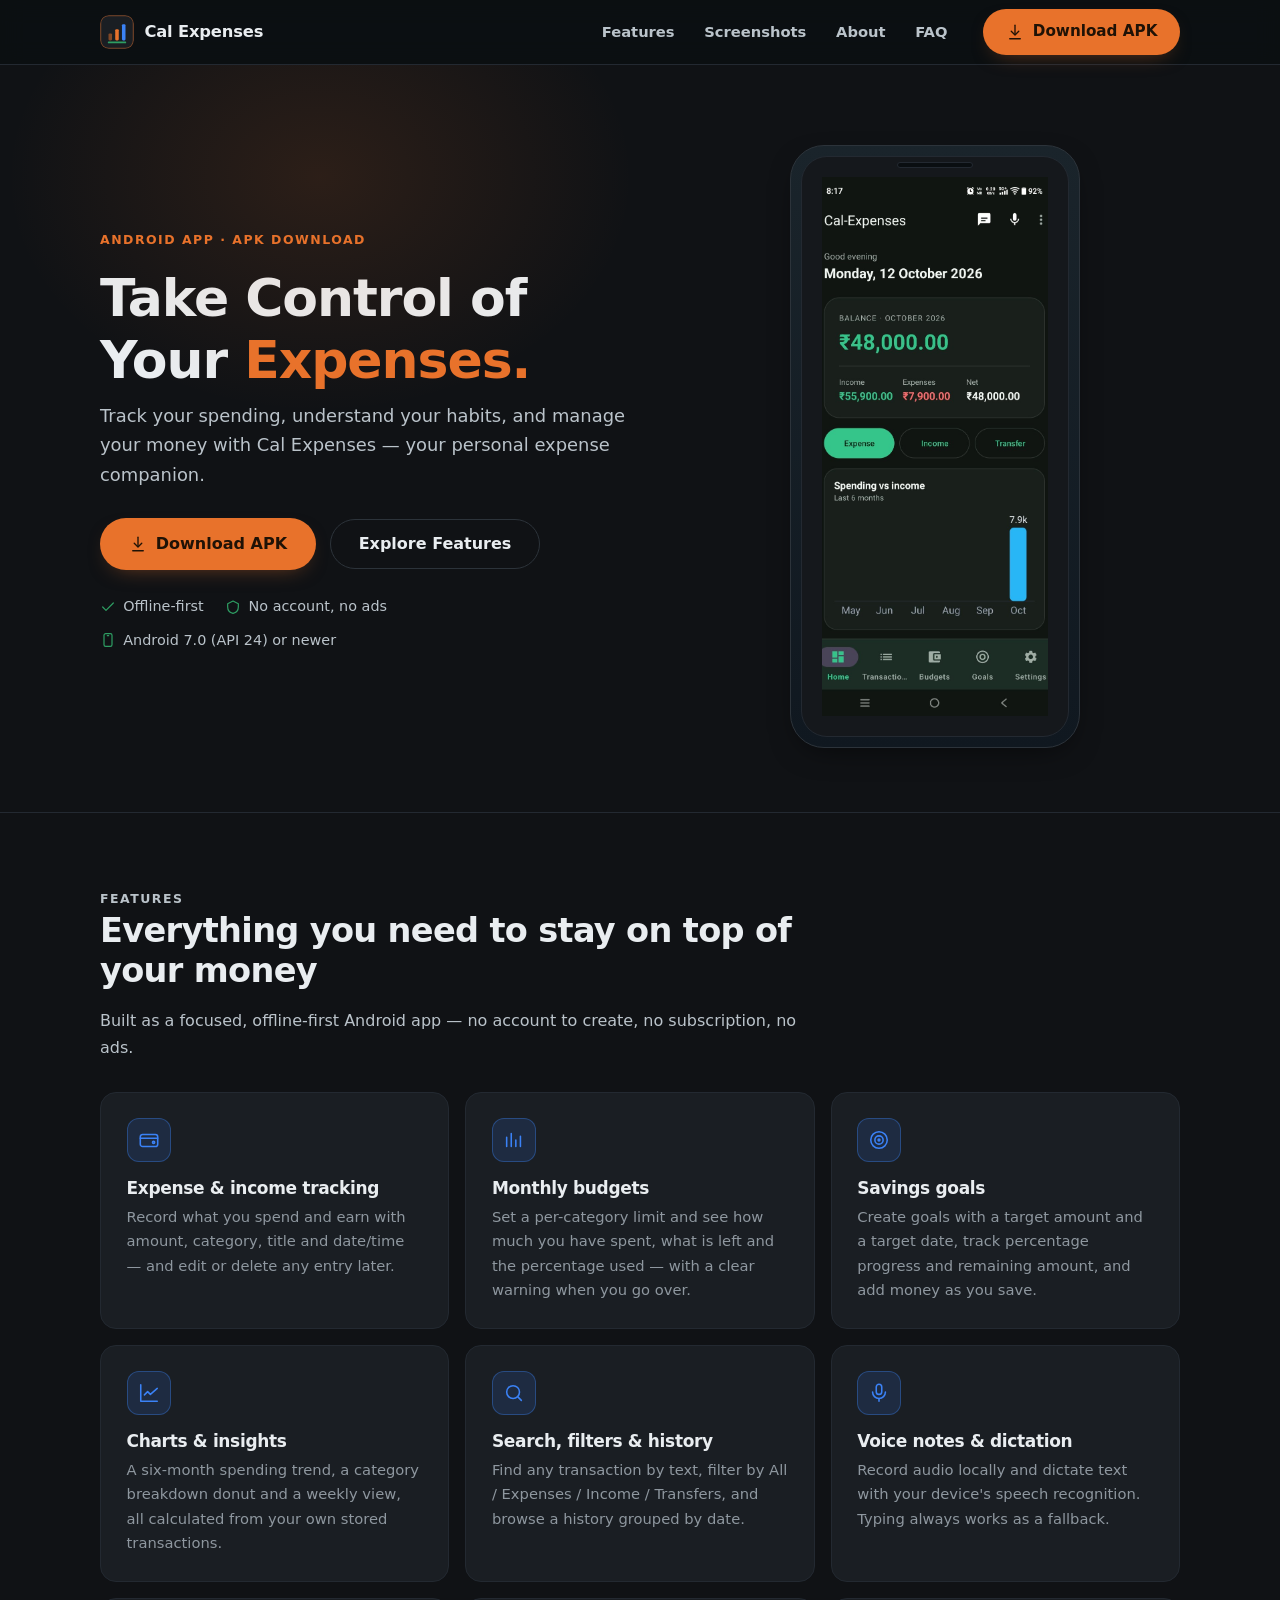
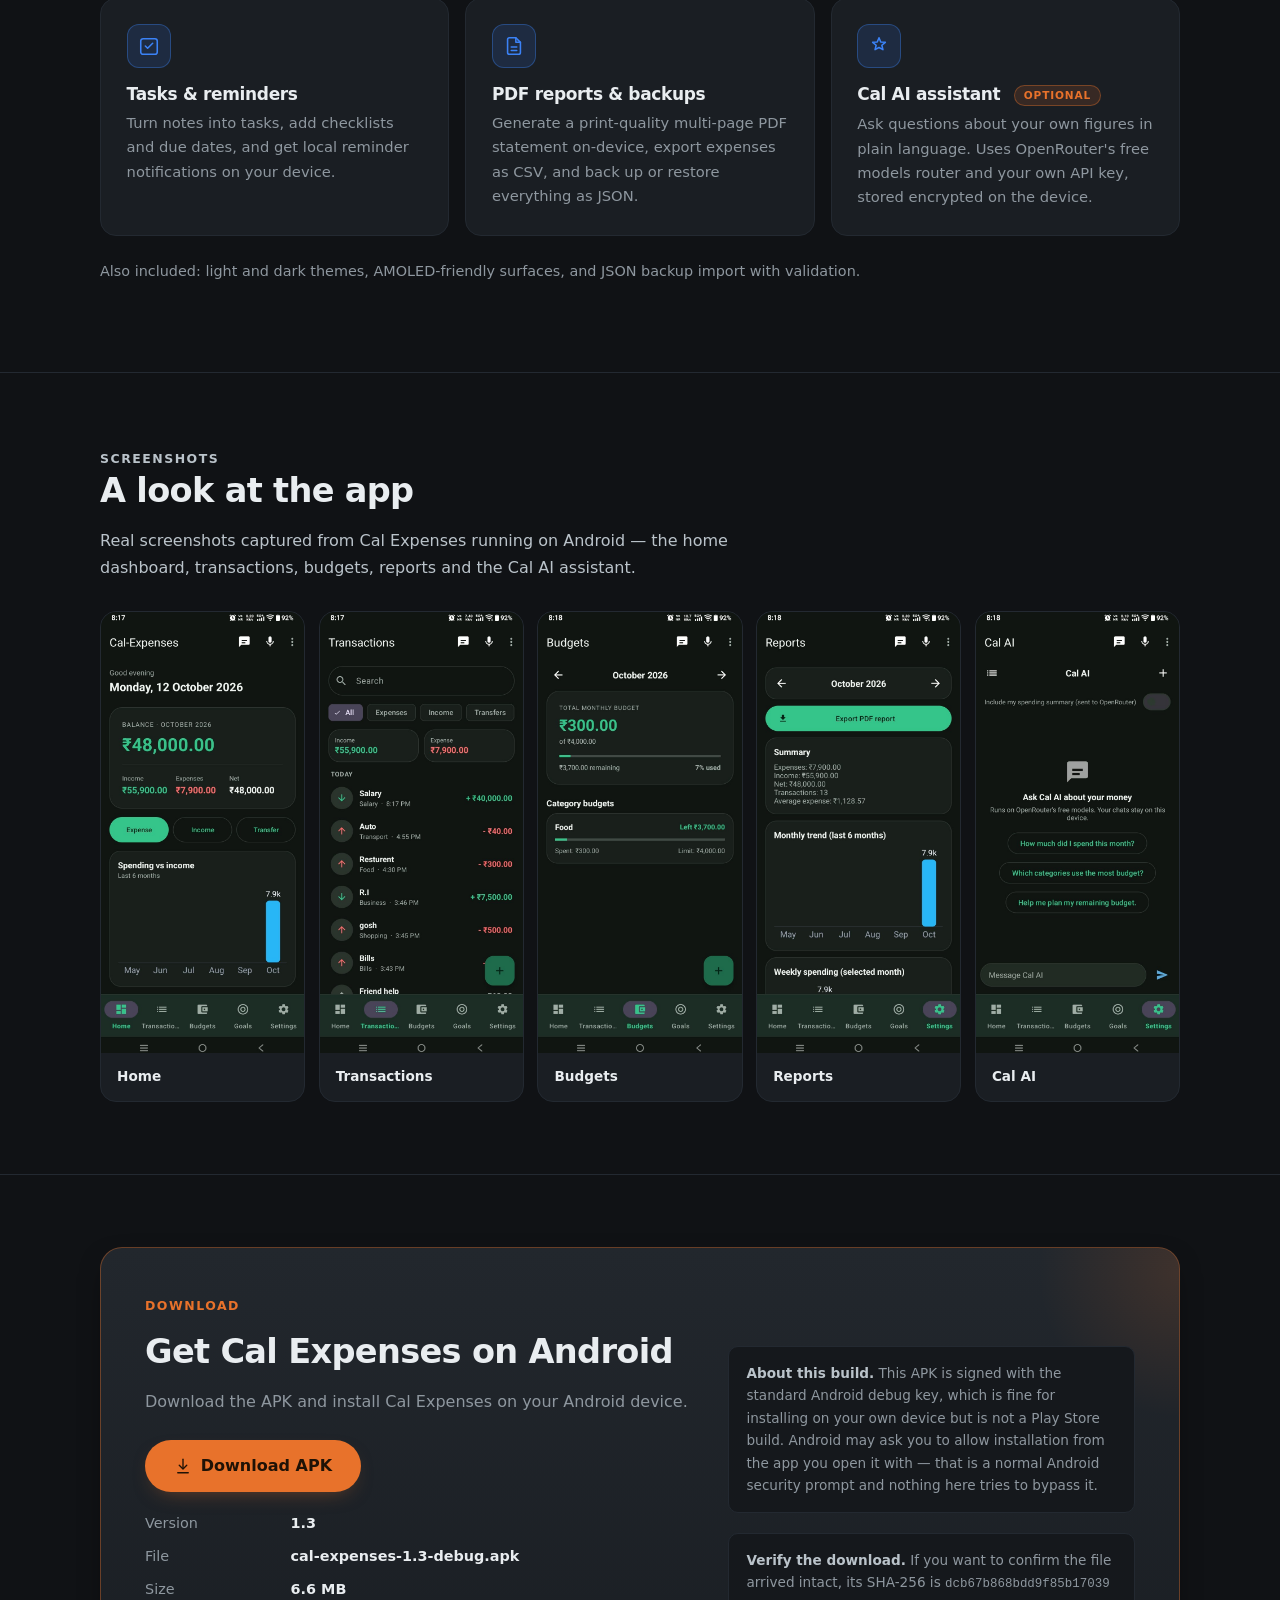
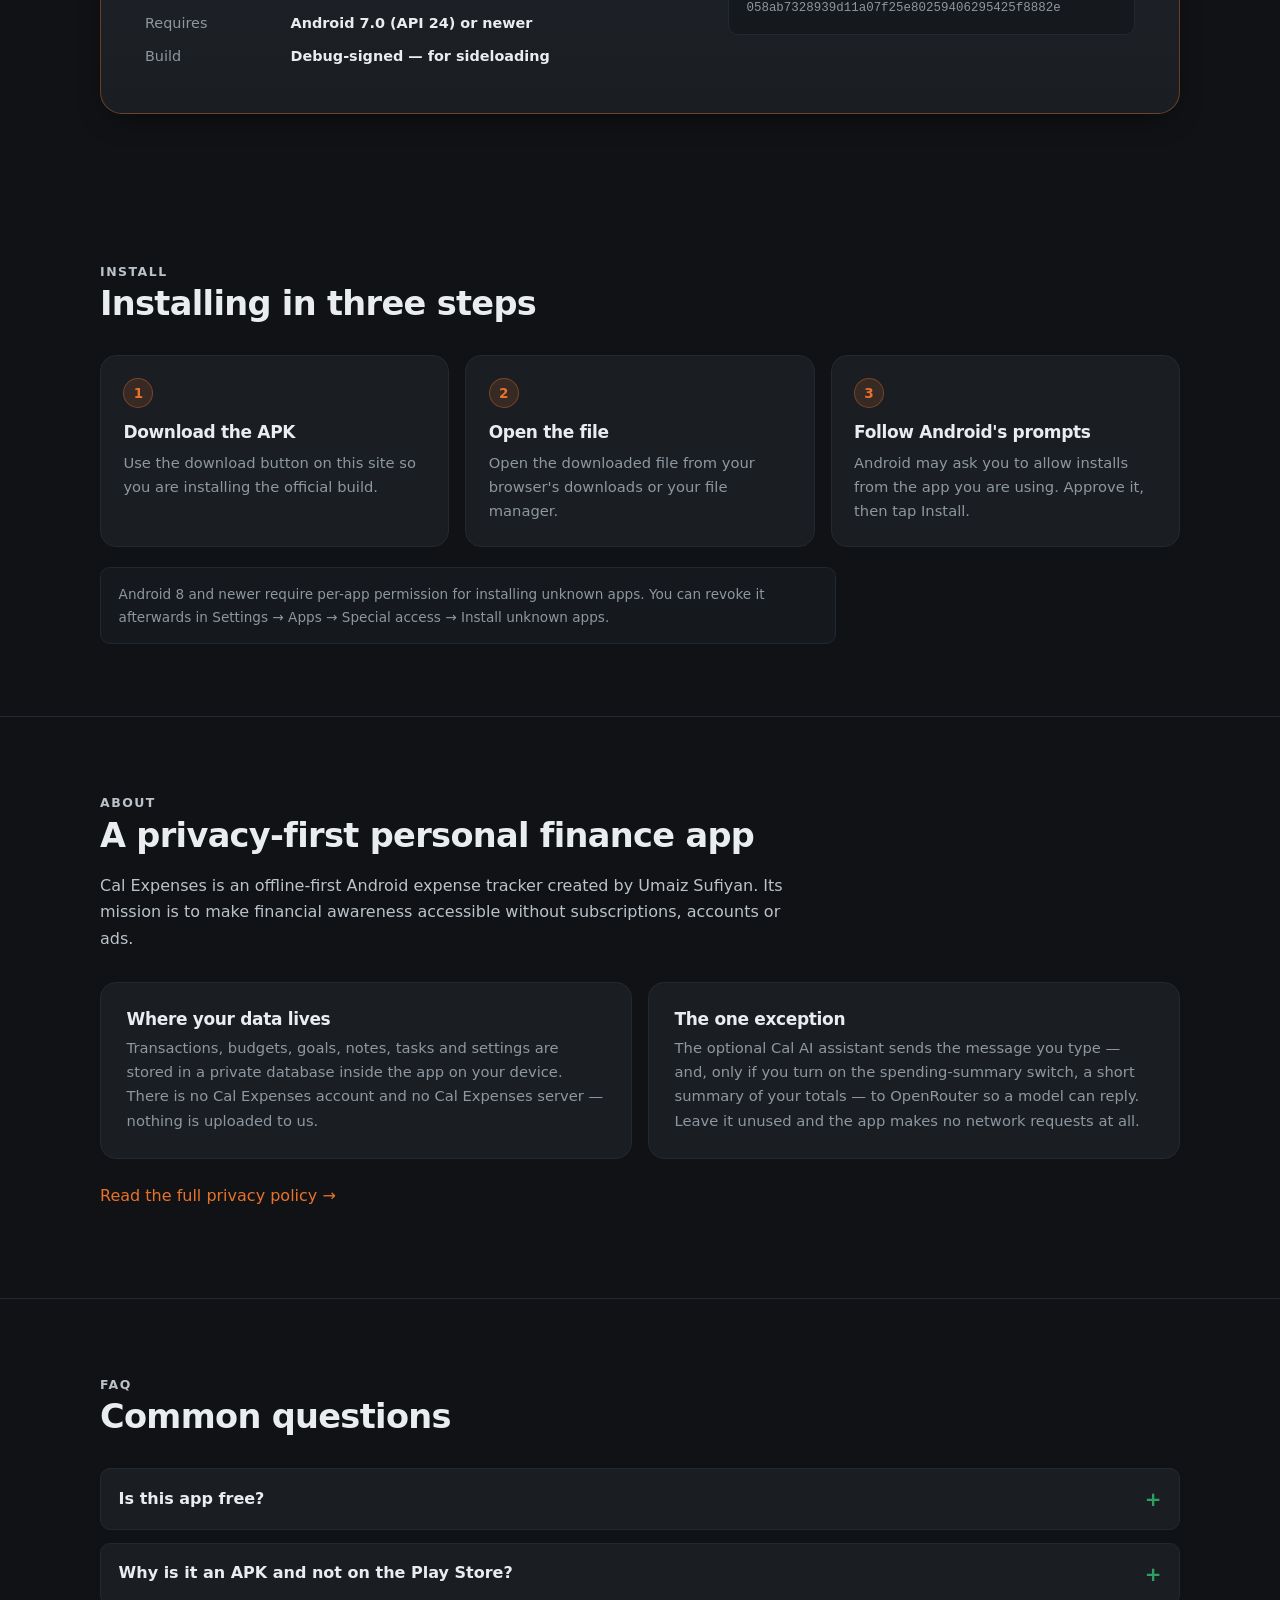
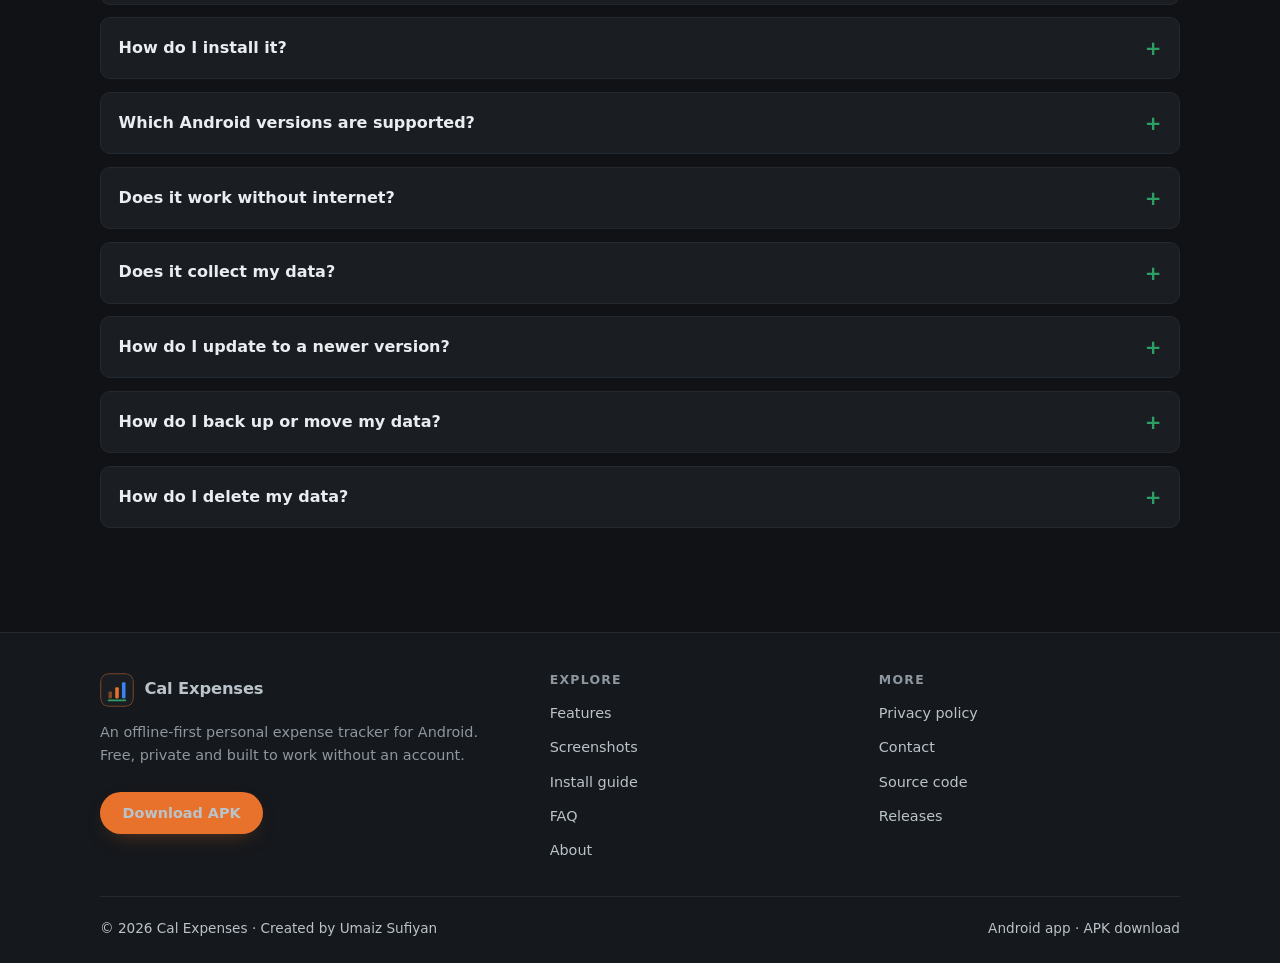
==== commit 01debefc: "Add real app screenshots and a professional orange/graphite palette - Gallery now shows five real ca" ====
--- a/index.html
+++ b/index.html
@@ -6,7 +6,7 @@
 
 <title>Cal Expenses — Personal Expense Tracker for Android</title>
 <meta name="description" content="Discover Cal Expenses, a simple way to manage your expenses. Explore the features and download the Android APK from the official website.">
-<meta name="theme-color" content="#0B0F12">
+<meta name="theme-color" content="#101215">
 <meta name="color-scheme" content="dark light">
 <meta name="robots" content="index, follow">
 <meta name="author" content="Umaiz Sufiyan">
@@ -206,8 +206,8 @@
       <p class="eyebrow">Screenshots</p>
       <h2>A look at the app</h2>
       <p>
-        Screenshots of Cal Expenses are supplied by its author and appear here as they
-        are added. No mock-up is presented as the real interface.
+        Real screenshots captured from Cal Expenses running on Android — the home
+        dashboard, transactions, budgets, reports and the Cal AI assistant.
       </p>
     </div>
 
--- a/assets/css/styles.css
+++ b/assets/css/styles.css
@@ -4,25 +4,31 @@
    ==========================================================================*/
 
 :root {
-  --bg:            #0B0F12;
-  --bg-soft:       #0E1418;
-  --surface:       #121A1F;
-  --surface-2:     #172129;
-  --border:        #223039;
-  --border-soft:   #1A242B;
-
-  --text:          #E8EEF2;
-  --text-dim:      #B7C4CC;
-  --muted:         #9BACB6;
-
-  --accent:        #22D3EE;
-  --accent-2:      #5EEAD4;
-  --accent-ink:    #04222A;
-  --accent-wash:   rgba(34, 211, 238, 0.15);
-  --accent-line:   rgba(34, 211, 238, 0.36);
-
-  --ok:            #34D399;
-  --warn:          #FBBF24;
+  /* Graphite base */
+  --bg:            #101215;
+  --bg-soft:       #15181C;
+  --surface:       #1A1E23;
+  --surface-2:     #22272D;
+  --border:        #2C333A;
+  --border-soft:   #232931;
+
+  --text:          #E9EDF0;
+  --text-dim:      #BAC3CA;
+  --muted:         #8E979F;
+
+  /* Professional palette: orange primary, blue and green supporting.
+     Deliberately not neon. */
+  --accent:        #E8722B;   /* orange - primary */
+  --accent-2:      #3B82F6;   /* blue   - secondary */
+  --green:         #2E9E63;   /* green  - tertiary */
+  --accent-ink:    #1F1206;   /* text on orange */
+  --accent-wash:   rgba(232, 114, 43, 0.14);
+  --accent-line:   rgba(232, 114, 43, 0.38);
+  --blue-wash:     rgba(59, 130, 246, 0.14);
+  --blue-line:     rgba(59, 130, 246, 0.36);
+
+  --ok:            #2E9E63;
+  --warn:          #E8722B;
 
   --radius-sm: 10px;
   --radius:    16px;
@@ -102,9 +108,9 @@
 
 .btn-primary {
   background: var(--accent); color: var(--accent-ink);
-  box-shadow: 0 8px 24px -10px rgba(34,211,238,.7);
-}
-.btn-primary:hover { background: var(--accent-2); }
+  box-shadow: 0 8px 22px -12px rgba(232,114,43,.55);
+}
+.btn-primary:hover { background: #F0813F; }
 
 .btn-ghost {
   background: transparent; color: var(--text);
@@ -170,7 +176,7 @@
 .hero { position: relative; overflow: hidden; padding: clamp(2.5rem, 7vw, 5rem) 0 clamp(2rem, 6vw, 4rem); }
 .hero::before {
   content: ""; position: absolute; inset: -30% 40% 40% -10%;
-  background: radial-gradient(closest-side, rgba(34,211,238,.14), transparent 70%);
+  background: radial-gradient(closest-side, rgba(232,114,43,.13), transparent 70%);
   pointer-events: none;
 }
 .hero-grid { display: grid; gap: 2.5rem; align-items: center; }
@@ -187,7 +193,7 @@
   font-size: .9rem; color: var(--text-dim);
 }
 .hero-meta li { display: flex; align-items: center; gap: .45rem; }
-.hero-meta svg { width: 15px; height: 15px; color: var(--accent); flex: none; }
+.hero-meta svg { width: 16px; height: 16px; color: var(--green); flex: none; }
 
 /* ---------------------------------------------------------------- device */
 .device {
@@ -213,9 +219,9 @@
 .device-screen img { width: 100%; height: 100%; object-fit: cover; }
 
 .screen-placeholder { color: var(--muted); font-size: .82rem; line-height: 1.5; }
-.screen-placeholder svg { width: 30px; height: 30px; margin: 0 auto .6rem; color: var(--accent); opacity: .85; }
+.screen-placeholder svg { width: 30px; height: 30px; margin: 0 auto .6rem; color: var(--accent-2); opacity: .85; }
 .screen-placeholder strong { display: block; color: var(--text-dim); font-size: .86rem; margin-bottom: .3rem; }
-.screen-placeholder code { font-family: var(--mono); font-size: .72rem; color: var(--accent); }
+.screen-placeholder code { font-family: var(--mono); font-size: .72rem; color: var(--accent-2); }
 
 /* Branded panel shown in the hero until real screenshots are supplied. */
 .brand-panel { display: grid; place-items: center; gap: .6rem; text-align: center; }
@@ -224,8 +230,8 @@
 .brand-panel .bp-sub { font-size: .74rem; letter-spacing: .16em; text-transform: uppercase; color: var(--muted); }
 .brand-panel .bp-bars { display: flex; align-items: flex-end; gap: 5px; height: 44px; margin-top: .5rem; }
 .brand-panel .bp-bars i { display: block; width: 9px; border-radius: 3px; background: var(--accent); }
-.brand-panel .bp-bars i:nth-child(1) { height: 40%; opacity: .5; }
-.brand-panel .bp-bars i:nth-child(2) { height: 65%; opacity: .75; }
+.brand-panel .bp-bars i:nth-child(1) { height: 40%; opacity: .45; }
+.brand-panel .bp-bars i:nth-child(2) { height: 65%; opacity: .7; }
 .brand-panel .bp-bars i:nth-child(3) { height: 100%; }
 .brand-panel .bp-bars i:nth-child(4) { height: 78%; background: var(--accent-2); }
 
@@ -259,7 +265,7 @@
 .card-icon {
   width: 44px; height: 44px; border-radius: 12px;
   display: grid; place-items: center; margin-bottom: 1rem; flex: none;
-  background: var(--accent-wash); border: 1px solid var(--accent-line);
+  background: var(--blue-wash); border: 1px solid var(--blue-line);
   color: var(--accent-2);
 }
 .card-icon svg { width: 22px; height: 22px; }
@@ -273,9 +279,11 @@
 .tag-accent { background: var(--accent-wash); color: var(--accent); border-color: var(--accent-line); }
 
 /* --------------------------------------------------------------- gallery */
+/* Five screens: 1 / 2 / 3 / 5 columns so the row is never left lopsided. */
 .gallery { display: grid; gap: 1rem; }
-@media (min-width: 620px) { .gallery { grid-template-columns: repeat(2, 1fr); } }
-@media (min-width: 960px) { .gallery { grid-template-columns: repeat(3, 1fr); } }
+@media (min-width: 560px)  { .gallery { grid-template-columns: repeat(2, 1fr); } }
+@media (min-width: 820px)  { .gallery { grid-template-columns: repeat(3, 1fr); } }
+@media (min-width: 1080px) { .gallery { grid-template-columns: repeat(5, 1fr); gap: .85rem; } }
 
 .shot {
   background: var(--surface); border: 1px solid var(--border-soft);
@@ -306,7 +314,7 @@
 }
 .download-panel::before {
   content: ""; position: absolute; inset: -40% -20% auto auto; width: 420px; height: 420px;
-  background: radial-gradient(closest-side, rgba(34,211,238,.16), transparent 70%);
+  background: radial-gradient(closest-side, rgba(232,114,43,.15), transparent 70%);
   pointer-events: none;
 }
 .download-grid { display: grid; gap: 2rem; align-items: center; position: relative; }
@@ -321,10 +329,10 @@
 .spec .v { color: var(--text); font-weight: 600; }
 
 .note {
-  margin-top: 1.25rem; padding: .9rem 1rem;
+  margin-top: 1.25rem; padding: .95rem 1.1rem;
   border-radius: var(--radius-sm);
   background: var(--bg-soft); border: 1px solid var(--border-soft);
-  font-size: .85rem; color: var(--muted);
+  font-size: .85rem; line-height: 1.65; color: var(--muted);
 }
 .note strong { color: var(--text-dim); }
 
@@ -342,6 +350,11 @@
   border-radius: 999px; background: var(--accent-wash); border: 1px solid var(--accent-line);
   color: var(--accent); font-weight: 700; font-size: .85rem;
 }
+
+/* Screenshot gallery: real app captures in clean device frames */
+.shot img { background: var(--bg-soft); display: block; }
+.shot figcaption { display: flex; align-items: baseline; gap: .5rem; }
+.shot figcaption strong { color: var(--text); }
 .step p { margin: 0; color: var(--muted); font-size: .92rem; }
 
 /* ------------------------------------------------------------------- faq */
@@ -358,7 +371,7 @@
 }
 .faq summary::-webkit-details-marker { display: none; }
 .faq summary::after {
-  content: "+"; color: var(--accent); font-size: 1.25rem; line-height: 1; flex: none;
+  content: "+"; color: var(--green); font-size: 1.25rem; line-height: 1; flex: none;
 }
 .faq details[open] summary::after { content: "\2013"; }
 .faq details p { color: var(--muted); font-size: .92rem; margin: 0 0 1rem; }
@@ -369,7 +382,7 @@
 .prose h3 { margin-top: 1.5rem; color: var(--text-dim); }
 .prose ul { color: var(--text-dim); padding-left: 1.15rem; }
 .prose li { margin-bottom: .45rem; }
-.prose code { font-family: var(--mono); font-size: .85em; color: var(--accent); }
+.prose code { font-family: var(--mono); font-size: .85em; color: var(--accent-2); }
 
 .callout {
   background: var(--surface); border: 1px solid var(--border);
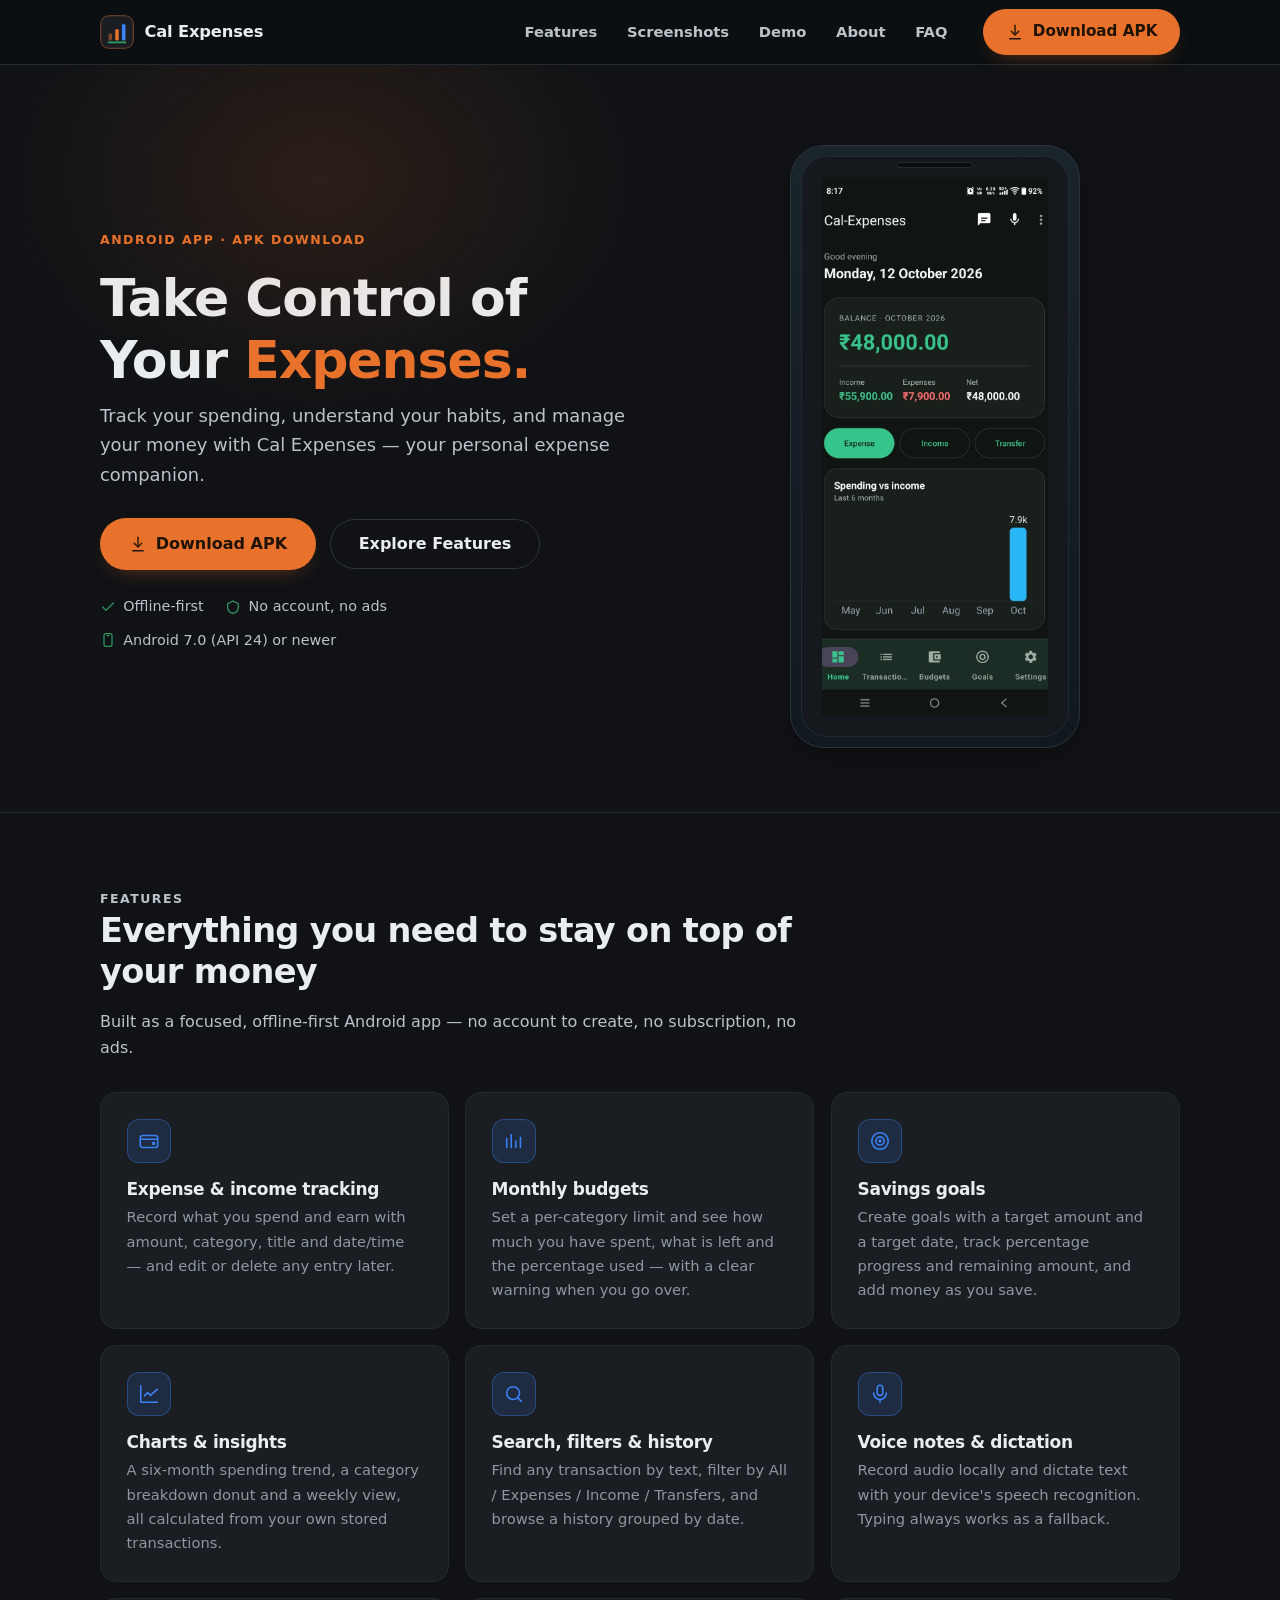
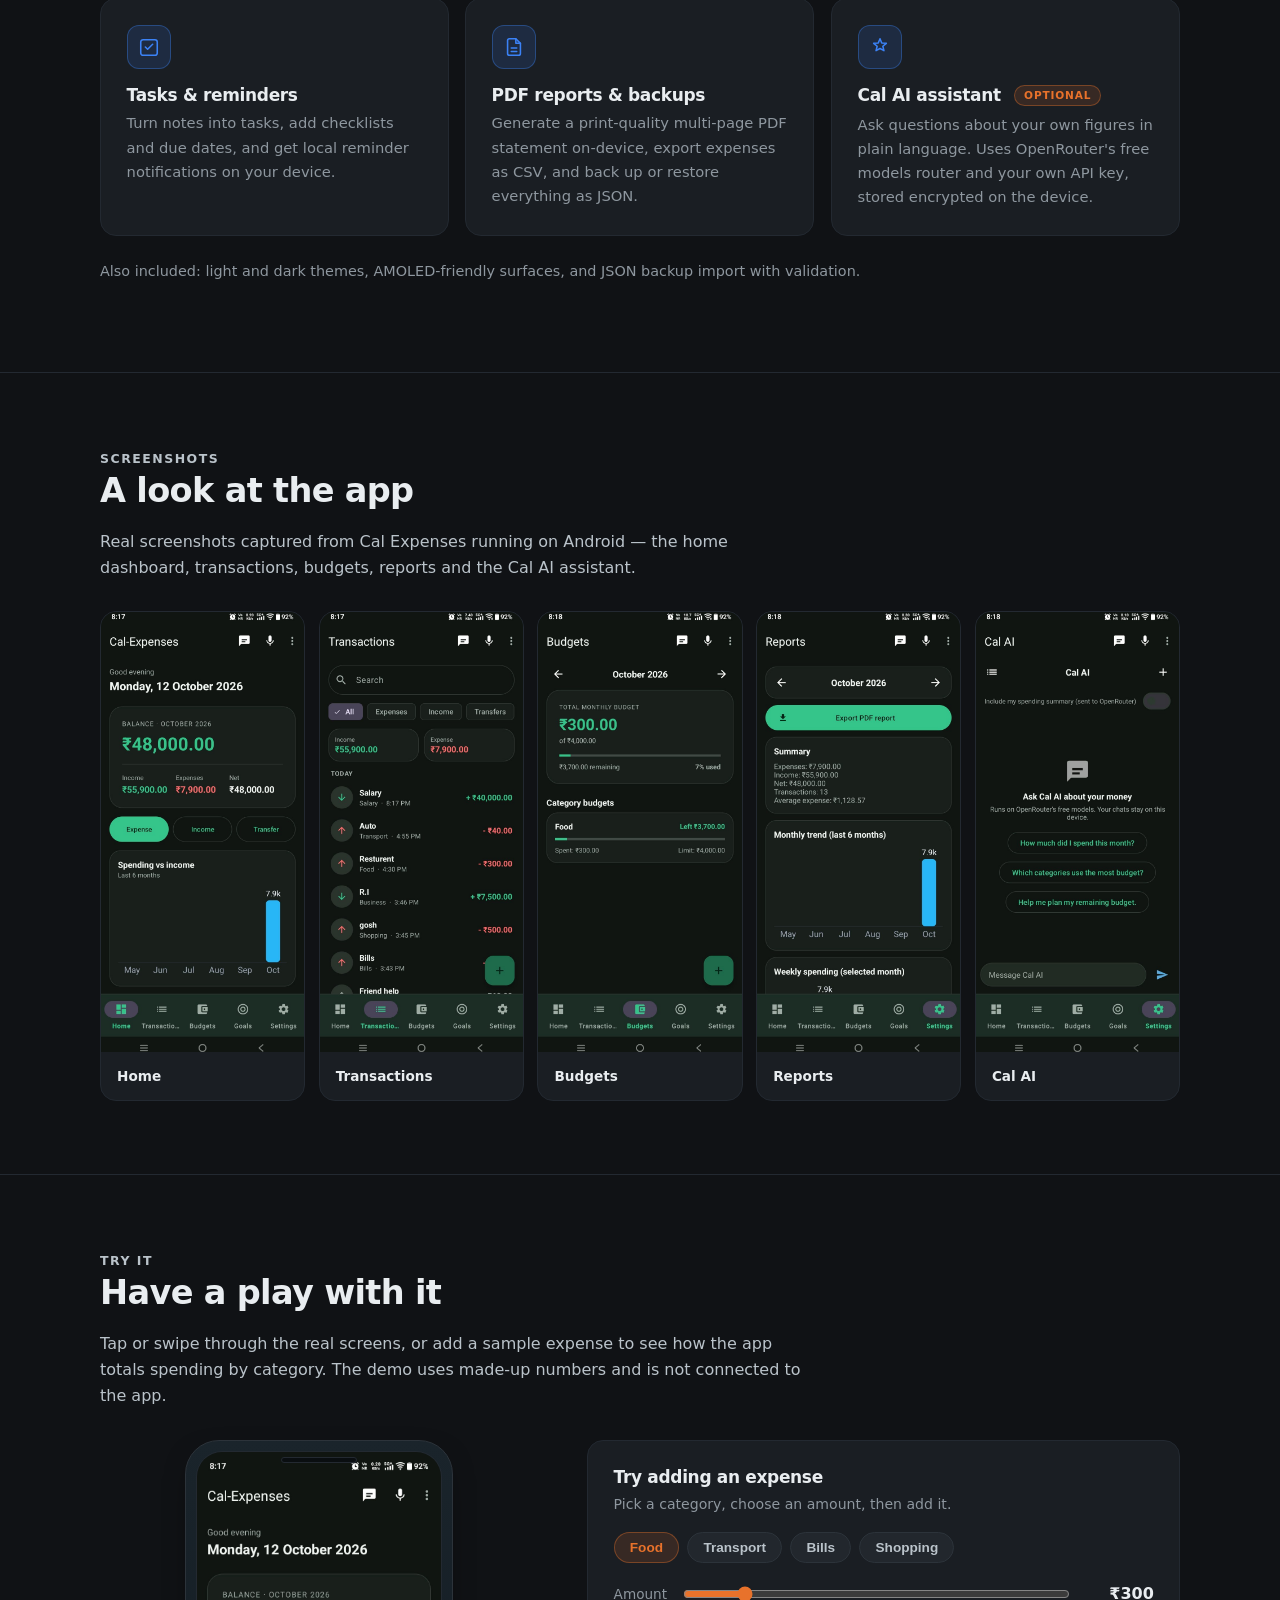
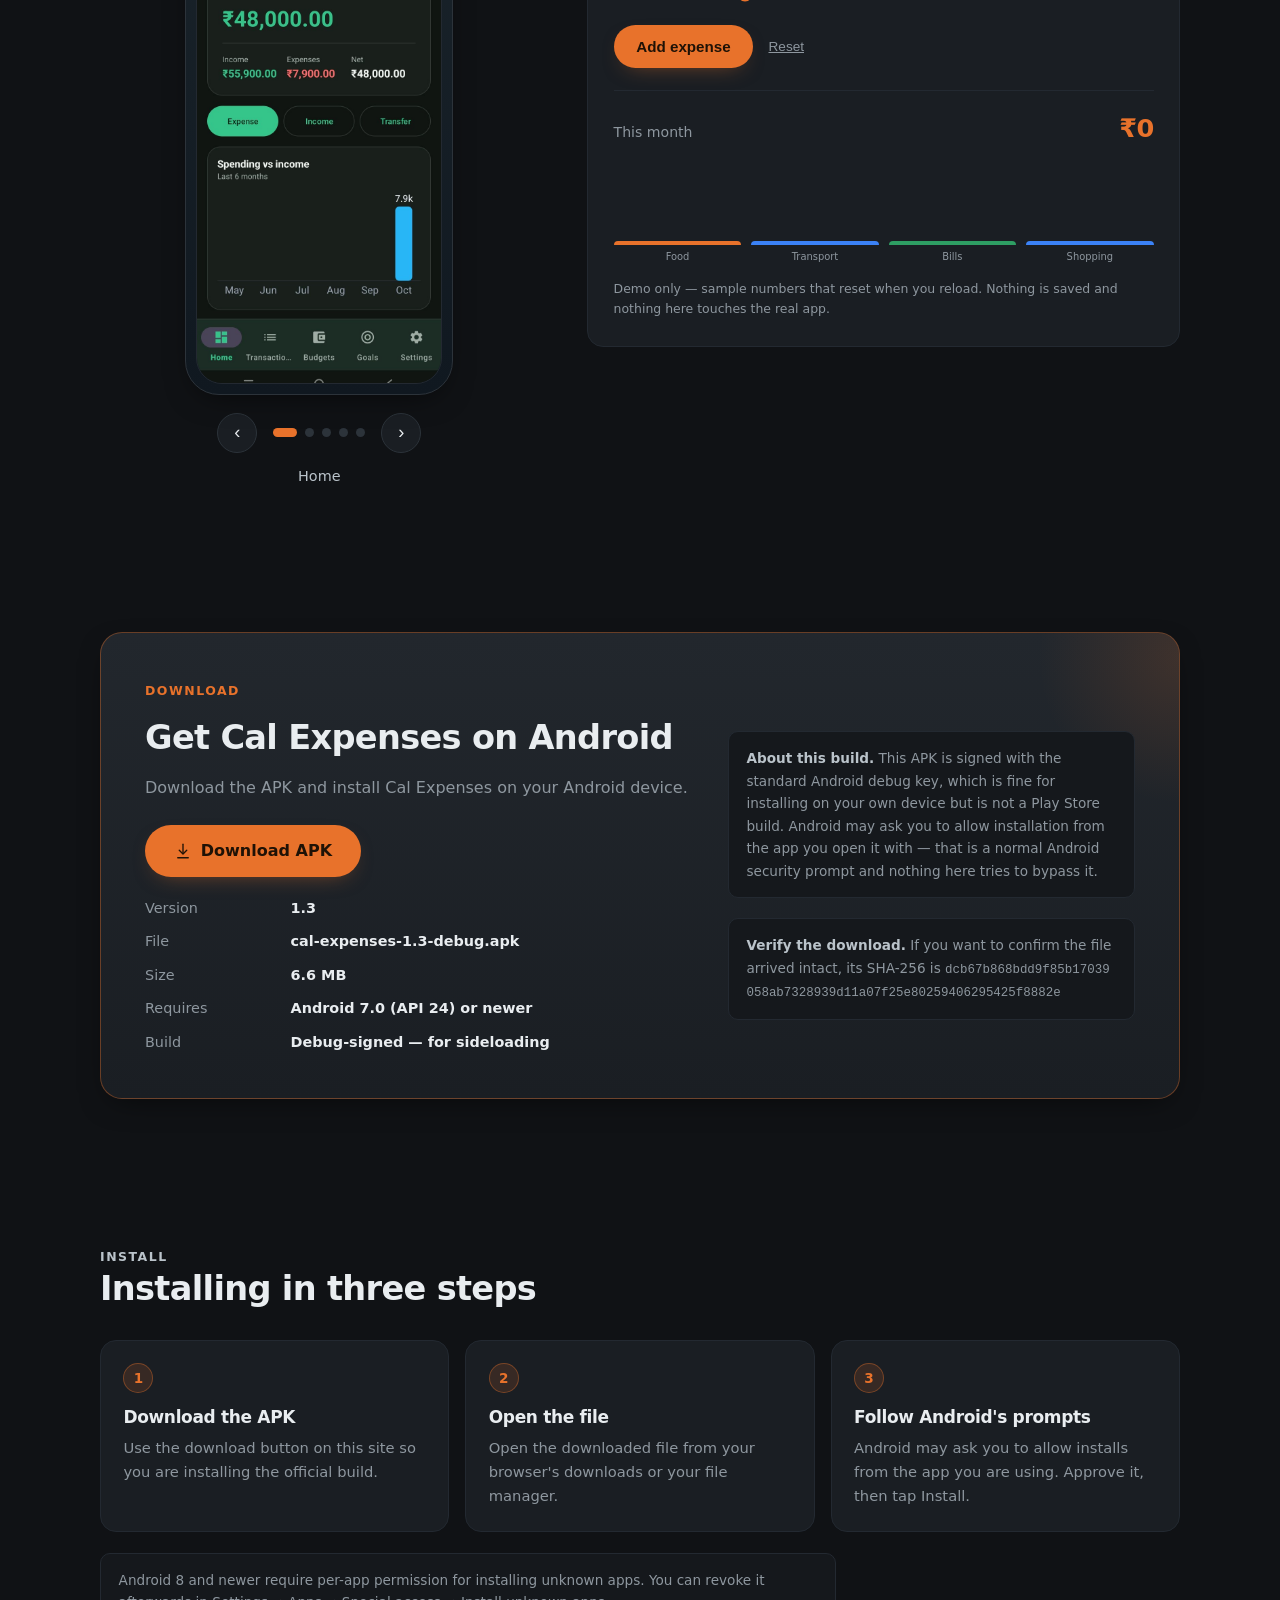
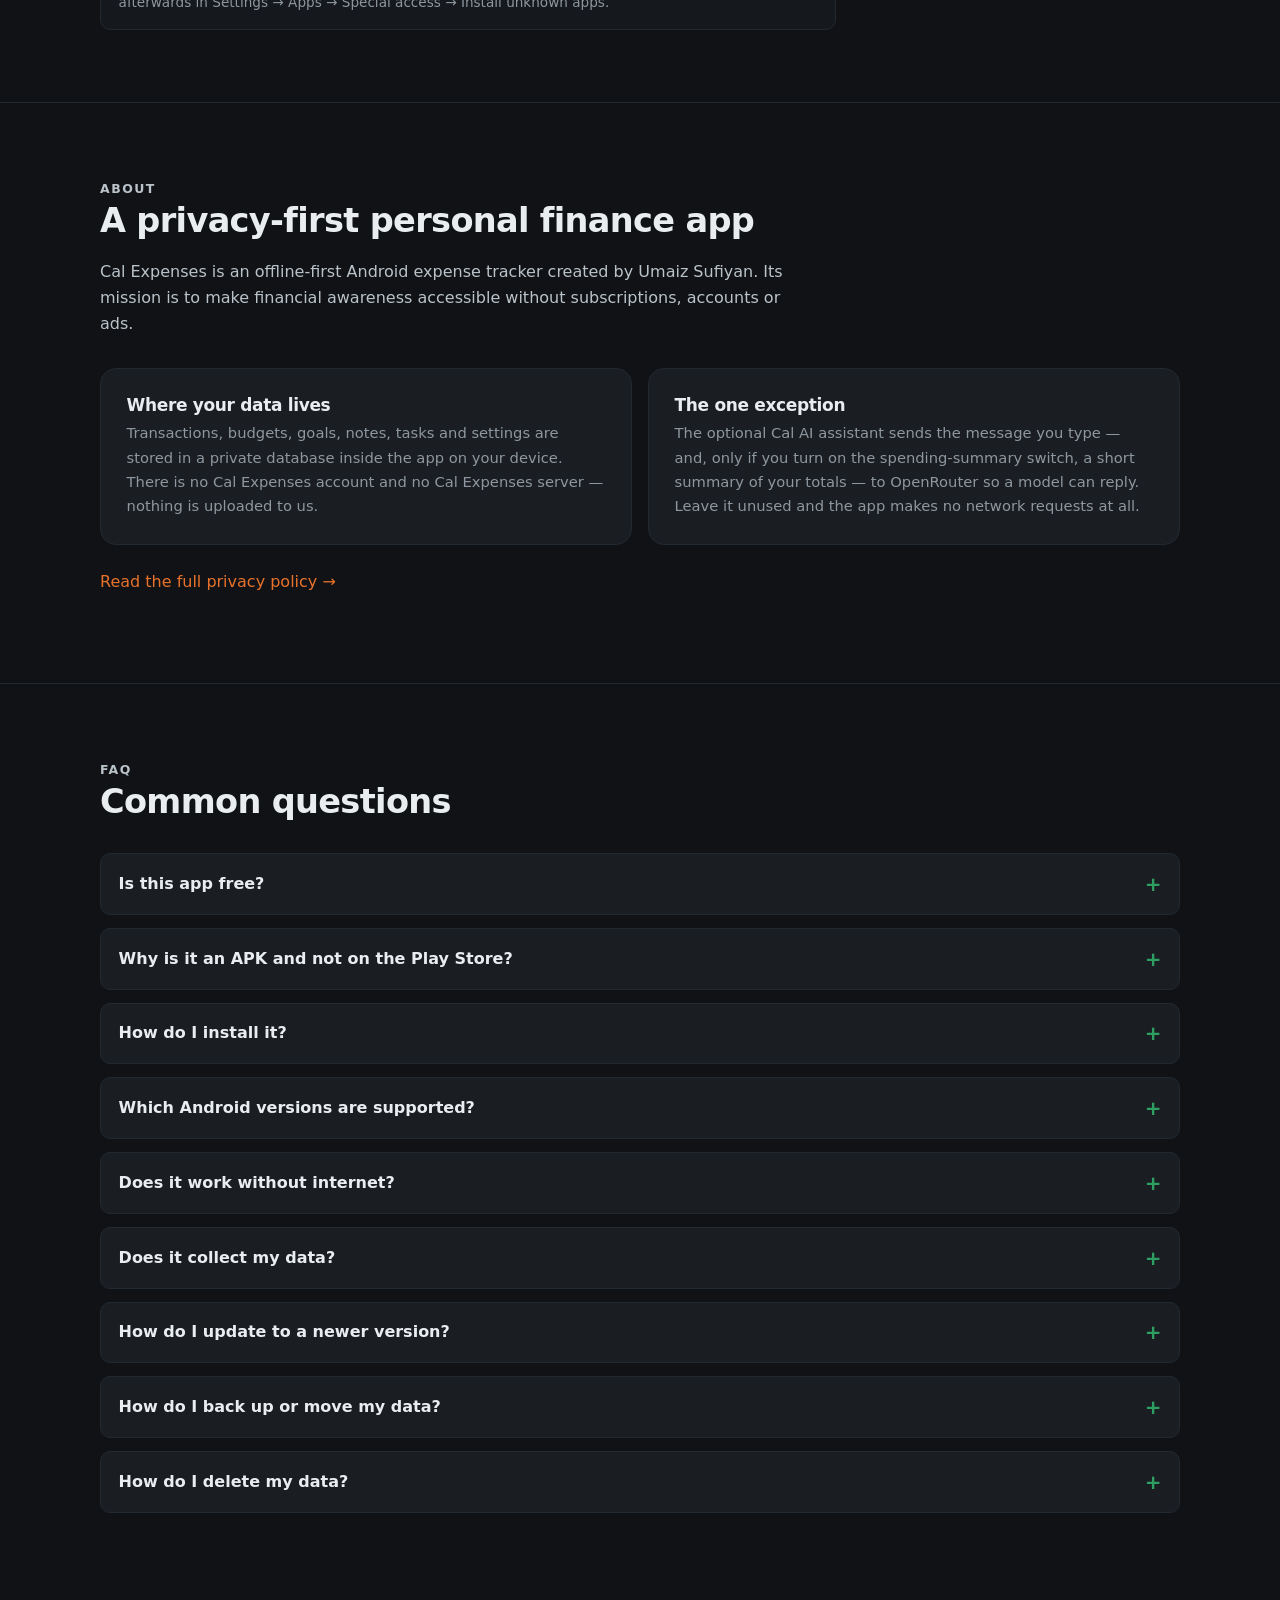
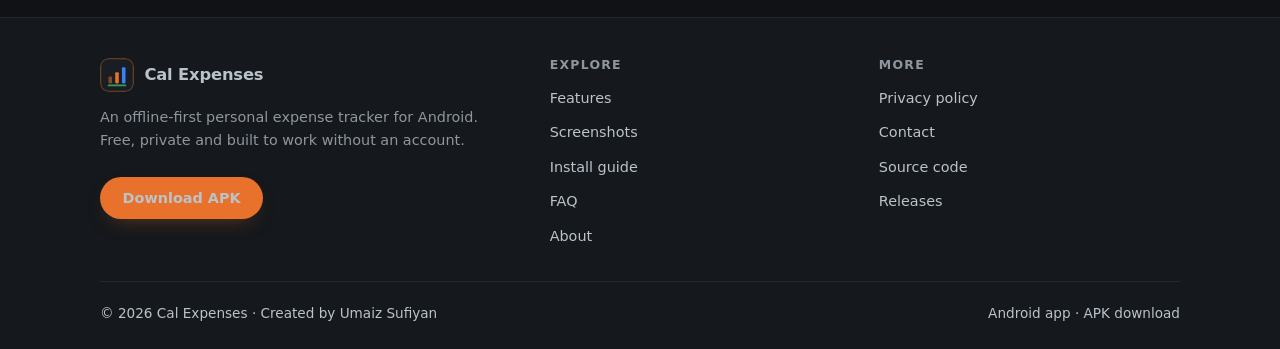
==== commit 6fa0b9b1: "Add MIT licence, scroll motion and an interactive demo - MIT LICENSE - Scroll reveals, scroll-progre" ====
--- a/index.html
+++ b/index.html
@@ -44,6 +44,7 @@
     <nav class="nav-links" aria-label="Primary">
       <a href="#features">Features</a>
       <a href="#screenshots">Screenshots</a>
+      <a href="#demo">Demo</a>
       <a href="#about">About</a>
       <a href="#faq">FAQ</a>
     </nav>
@@ -61,6 +62,7 @@
   <div class="mobile-menu" id="mobileMenu">
     <a href="#features">Features</a>
     <a href="#screenshots">Screenshots</a>
+    <a href="#demo">Demo</a>
     <a href="#download">Download</a>
     <a href="#install">Install guide</a>
     <a href="#about">About</a>
@@ -127,13 +129,13 @@
 <!-- ============================== FEATURES ============================== -->
 <section class="section" id="features">
   <div class="wrap">
-    <div class="section-head">
+    <div class="section-head" data-reveal>
       <p class="eyebrow">Features</p>
       <h2>Everything you need to stay on top of your money</h2>
       <p>Built as a focused, offline-first Android app — no account to create, no subscription, no ads.</p>
     </div>
 
-    <div class="grid grid-3">
+    <div class="grid grid-3" data-reveal="60">
 
       <article class="card">
         <div class="card-icon" aria-hidden="true"><svg viewBox="0 0 24 24" fill="none" stroke="currentColor" stroke-width="1.7" stroke-linecap="round" stroke-linejoin="round"><rect x="2.5" y="6" width="19" height="13" rx="2.5"/><path d="M2.5 10h19"/><circle cx="17" cy="14.5" r="1.2"/></svg></div>
@@ -202,7 +204,7 @@
 <!-- ============================= SCREENSHOTS ============================= -->
 <section class="section" id="screenshots">
   <div class="wrap">
-    <div class="section-head">
+    <div class="section-head" data-reveal>
       <p class="eyebrow">Screenshots</p>
       <h2>A look at the app</h2>
       <p>
@@ -211,18 +213,82 @@
       </p>
     </div>
 
-    <div class="gallery" id="gallery">
+    <div class="gallery" id="gallery" data-reveal="60">
       <!-- Filled by assets/js/main.js from CAL_CONFIG.screenshots -->
     </div>
   </div>
 </section>
 
 <hr class="divider">
+
+
+<!-- ================================ DEMO ================================ -->
+<section class="section" id="demo">
+  <div class="wrap">
+    <div class="section-head" data-reveal>
+      <p class="eyebrow">Try it</p>
+      <h2>Have a play with it</h2>
+      <p>
+        Tap or swipe through the real screens, or add a sample expense to see how the app
+        totals spending by category. The demo uses made-up numbers and is not connected
+        to the app.
+      </p>
+    </div>
+
+    <div class="demo-grid">
+      <!-- walkthrough of the real screenshots -->
+      <div class="demo-phone" data-reveal>
+        <div class="device">
+          <div class="device-screen" id="demoScreen">
+            <img id="demoImg" src="./screenshots/home.jpg"
+                 alt="Cal Expenses app screen" width="720" height="1608">
+          </div>
+        </div>
+        <div class="demo-controls">
+          <button type="button" id="demoPrev" aria-label="Previous screen">&#8249;</button>
+          <div class="demo-dots" id="demoDots" role="tablist" aria-label="App screens"></div>
+          <button type="button" id="demoNext" aria-label="Next screen">&#8250;</button>
+        </div>
+        <p class="demo-caption" id="demoCaption">Home</p>
+      </div>
+
+      <!-- expense toy -->
+      <div class="demo-calc" data-reveal="90">
+        <h3>Try adding an expense</h3>
+        <p class="hint">Pick a category, choose an amount, then add it.</p>
+
+        <div class="demo-cats" id="demoCats" role="group" aria-label="Category"></div>
+
+        <div class="demo-amount">
+          <label for="demoAmount">Amount</label>
+          <input id="demoAmount" type="range" min="10" max="2000" step="10" value="300">
+          <output id="demoAmountOut" for="demoAmount">&#8377;300</output>
+        </div>
+
+        <div class="demo-actions">
+          <button class="btn btn-primary" type="button" id="demoAdd">Add expense</button>
+          <button class="demo-reset" type="button" id="demoReset">Reset</button>
+        </div>
+
+        <div class="demo-total">
+          <span>This month</span>
+          <strong id="demoTotal">&#8377;0</strong>
+        </div>
+        <div class="demo-bars" id="demoBars" aria-hidden="true"></div>
+
+        <p class="demo-note">
+          Demo only &mdash; sample numbers that reset when you reload. Nothing is saved
+          and nothing here touches the real app.
+        </p>
+      </div>
+    </div>
+  </div>
+</section>
 
 <!-- ============================== DOWNLOAD =============================== -->
 <section class="section" id="download">
   <div class="wrap">
-    <div class="download-panel">
+    <div class="download-panel" data-reveal>
       <div class="download-grid">
         <div>
           <p class="eyebrow">Download</p>
@@ -267,12 +333,12 @@
 <!-- ============================ INSTALL GUIDE =========================== -->
 <section class="section" id="install">
   <div class="wrap">
-    <div class="section-head">
+    <div class="section-head" data-reveal>
       <p class="eyebrow">Install</p>
       <h2>Installing in three steps</h2>
     </div>
 
-    <div class="steps">
+    <div class="steps" data-reveal="60">
       <div class="step">
         <h3>Download the APK</h3>
         <p>Use the download button on this site so you are installing the official build.</p>
@@ -299,7 +365,7 @@
 <!-- =============================== ABOUT ================================ -->
 <section class="section" id="about">
   <div class="wrap">
-    <div class="section-head">
+    <div class="section-head" data-reveal>
       <p class="eyebrow">About</p>
       <h2>A privacy-first personal finance app</h2>
       <p>
@@ -309,7 +375,7 @@
       </p>
     </div>
 
-    <div class="grid grid-2">
+    <div class="grid grid-2" data-reveal="60">
       <article class="card">
         <h3>Where your data lives</h3>
         <p>
@@ -339,12 +405,12 @@
 <!-- ================================ FAQ ================================= -->
 <section class="section" id="faq">
   <div class="wrap">
-    <div class="section-head">
+    <div class="section-head" data-reveal>
       <p class="eyebrow">FAQ</p>
       <h2>Common questions</h2>
     </div>
 
-    <div class="faq">
+    <div class="faq" data-reveal="60">
       <details>
         <summary>Is this app free?</summary>
         <p>Yes. The app is free to download and use, with no subscription, no ads and no paid service required for any core feature.</p>
@@ -398,7 +464,7 @@
 <!-- =============================== FOOTER =============================== -->
 <footer class="footer">
   <div class="wrap">
-    <div class="footer-grid">
+    <div class="footer-grid" data-reveal>
       <div>
         <a class="brand" href="#top">
           <img src="./assets/img/logo.svg" alt="" width="34" height="34">
@@ -444,5 +510,6 @@
 
 <script src="./assets/js/config.js"></script>
 <script src="./assets/js/main.js"></script>
+<script src="./assets/js/demo.js"></script>
 </body>
 </html>
--- a/assets/css/styles.css
+++ b/assets/css/styles.css
@@ -424,3 +424,161 @@
 .mt-0 { margin-top: 0; }
 .mb-0 { margin-bottom: 0; }
 .nowrap { white-space: nowrap; }
+
+/* ============================================================================
+   Motion, touch feedback and the interactive demo
+   Everything here is subtle and is fully disabled under prefers-reduced-motion.
+   ==========================================================================*/
+
+/* scroll progress bar */
+.scroll-progress {
+  position: fixed; top: 0; left: 0; height: 3px; width: 0;
+  background: linear-gradient(90deg, var(--accent), var(--accent-2));
+  z-index: 100; transition: width .08s linear;
+}
+
+/* sticky nav picks up weight once you scroll */
+.nav { transition: border-color .25s ease, box-shadow .25s ease; }
+.nav.scrolled { border-bottom-color: var(--border); box-shadow: 0 10px 30px -24px rgba(0,0,0,.95); }
+
+/* scroll reveal */
+.reveal {
+  opacity: 0;
+  transform: translateY(20px);
+  transition: opacity .65s ease, transform .65s cubic-bezier(.2,.7,.3,1);
+  will-change: opacity, transform;
+}
+.reveal.in { opacity: 1; transform: none; }
+
+/* touch / press feedback */
+.btn:active { transform: translateY(0) scale(.97); }
+.nav-links a:active { background: var(--surface-2); }
+
+/* gentle pointer tilt on desktop pointers only */
+@media (hover: hover) and (pointer: fine) {
+  .card { will-change: transform; }
+  .card.tilt { transition: transform .3s cubic-bezier(.2,.7,.3,1), border-color .18s ease; }
+}
+
+/* ------------------------------------------------------------ demo section */
+.demo-grid { display: grid; gap: 2.25rem; }
+@media (min-width: 900px) {
+  .demo-grid { grid-template-columns: .85fr 1.15fr; align-items: start; gap: 3rem; }
+}
+
+.demo-phone .device { width: min(268px, 74vw); margin-inline: auto; }
+.demo-phone .device-screen { padding: 0; position: relative; }
+.demo-phone .device-screen img {
+  width: 100%; height: 100%; object-fit: cover; display: block;
+  animation: fadeIn .35s ease;
+}
+@keyframes fadeIn { from { opacity: 0; } to { opacity: 1; } }
+
+.demo-controls {
+  display: flex; align-items: center; justify-content: center;
+  gap: 1rem; margin-top: 1.1rem;
+}
+.demo-controls > button {
+  width: 40px; height: 40px; border-radius: 999px;
+  border: 1px solid var(--border); background: var(--surface); color: var(--text);
+  font-size: 1.15rem; line-height: 1; cursor: pointer;
+  transition: background-color .18s ease, border-color .18s ease, transform .12s ease;
+}
+.demo-controls > button:hover { border-color: var(--accent-line); background: var(--accent-wash); }
+.demo-controls > button:active { transform: scale(.93); }
+
+.demo-dots { display: flex; gap: .5rem; align-items: center; }
+.demo-dots button {
+  width: 9px; height: 9px; padding: 0; border: 0; border-radius: 999px;
+  background: var(--border); cursor: pointer; transition: width .25s ease, background-color .25s ease;
+}
+.demo-dots button[aria-selected="true"] { background: var(--accent); width: 24px; }
+
+.demo-caption {
+  text-align: center; color: var(--text-dim); font-size: .9rem;
+  margin: .75rem 0 0; min-height: 1.4em;
+}
+
+.demo-calc {
+  position: relative;
+  background: var(--surface); border: 1px solid var(--border-soft);
+  border-radius: var(--radius); padding: 1.6rem;
+}
+.demo-calc h3 { margin-bottom: .35rem; }
+.demo-calc .hint { color: var(--muted); font-size: .88rem; margin-bottom: 1rem; }
+
+.demo-cats { display: flex; flex-wrap: wrap; gap: .5rem; margin-bottom: 1.1rem; }
+.demo-cat {
+  padding: .45rem .95rem; border-radius: 999px;
+  border: 1px solid var(--border); background: var(--surface-2);
+  color: var(--text-dim); font-size: .85rem; font-weight: 550; cursor: pointer;
+  transition: background-color .18s ease, border-color .18s ease, color .18s ease, transform .12s ease;
+}
+.demo-cat:active { transform: scale(.96); }
+.demo-cat[aria-pressed="true"] {
+  background: var(--accent-wash); border-color: var(--accent-line); color: var(--accent);
+}
+
+.demo-amount {
+  display: grid; grid-template-columns: auto 1fr auto; gap: .85rem;
+  align-items: center; margin-bottom: 1.1rem;
+}
+.demo-amount label { font-size: .85rem; color: var(--muted); }
+.demo-amount input[type="range"] { width: 100%; accent-color: var(--accent); cursor: pointer; }
+.demo-amount output {
+  font-weight: 700; font-variant-numeric: tabular-nums; min-width: 4.5rem; text-align: right;
+}
+
+.demo-actions { display: flex; align-items: center; gap: .75rem; flex-wrap: wrap; }
+.demo-reset {
+  background: none; border: 0; color: var(--muted); font-size: .85rem;
+  cursor: pointer; text-decoration: underline; padding: .4rem .2rem;
+}
+.demo-reset:hover { color: var(--text-dim); }
+
+.demo-total {
+  display: flex; justify-content: space-between; align-items: baseline;
+  margin-top: 1.4rem; padding-top: 1rem; border-top: 1px solid var(--border-soft);
+}
+.demo-total span { color: var(--muted); font-size: .88rem; }
+.demo-total strong {
+  font-size: 1.6rem; color: var(--accent);
+  font-variant-numeric: tabular-nums; letter-spacing: -.02em;
+}
+
+.demo-bars { display: flex; align-items: flex-end; gap: .6rem; height: 96px; margin-top: 1.1rem; }
+.demo-bars .bar { flex: 1; height: 100%; display: flex; flex-direction: column; justify-content: flex-end; align-items: center; gap: .4rem; }
+.demo-bars .bar i {
+  display: block; width: 100%; height: 4%; min-height: 4px;
+  border-radius: 6px 6px 0 0; background: var(--accent-2);
+  transition: height .5s cubic-bezier(.2,.7,.3,1);
+}
+.demo-bars .bar:nth-child(1) i { background: var(--accent); }
+.demo-bars .bar:nth-child(3) i { background: var(--green); }
+.demo-bars .bar span {
+  font-size: .62rem; color: var(--muted);
+  line-height: 1.15; text-align: center; word-break: break-word;
+}
+
+.demo-note { font-size: .78rem; color: var(--muted); margin: 1rem 0 0; }
+
+/* the little "+₹300" that floats up when you add an expense */
+.demo-fly {
+  position: absolute; right: 1.6rem; top: 5.2rem;
+  pointer-events: none; font-weight: 700; color: var(--green); font-size: .95rem;
+  animation: fly .9s ease forwards;
+}
+@keyframes fly {
+  0%   { opacity: 0; transform: translateY(6px) scale(.92); }
+  25%  { opacity: 1; }
+  100% { opacity: 0; transform: translateY(-44px) scale(1.06); }
+}
+
+/* --------------------------------------------------- reduced motion (last) */
+@media (prefers-reduced-motion: reduce) {
+  .reveal { opacity: 1 !important; transform: none !important; transition: none !important; }
+  .scroll-progress { display: none !important; }
+  .demo-fly { display: none !important; }
+  .demo-bars .bar i { transition: none !important; }
+  .demo-phone .device-screen img { animation: none !important; }
+}
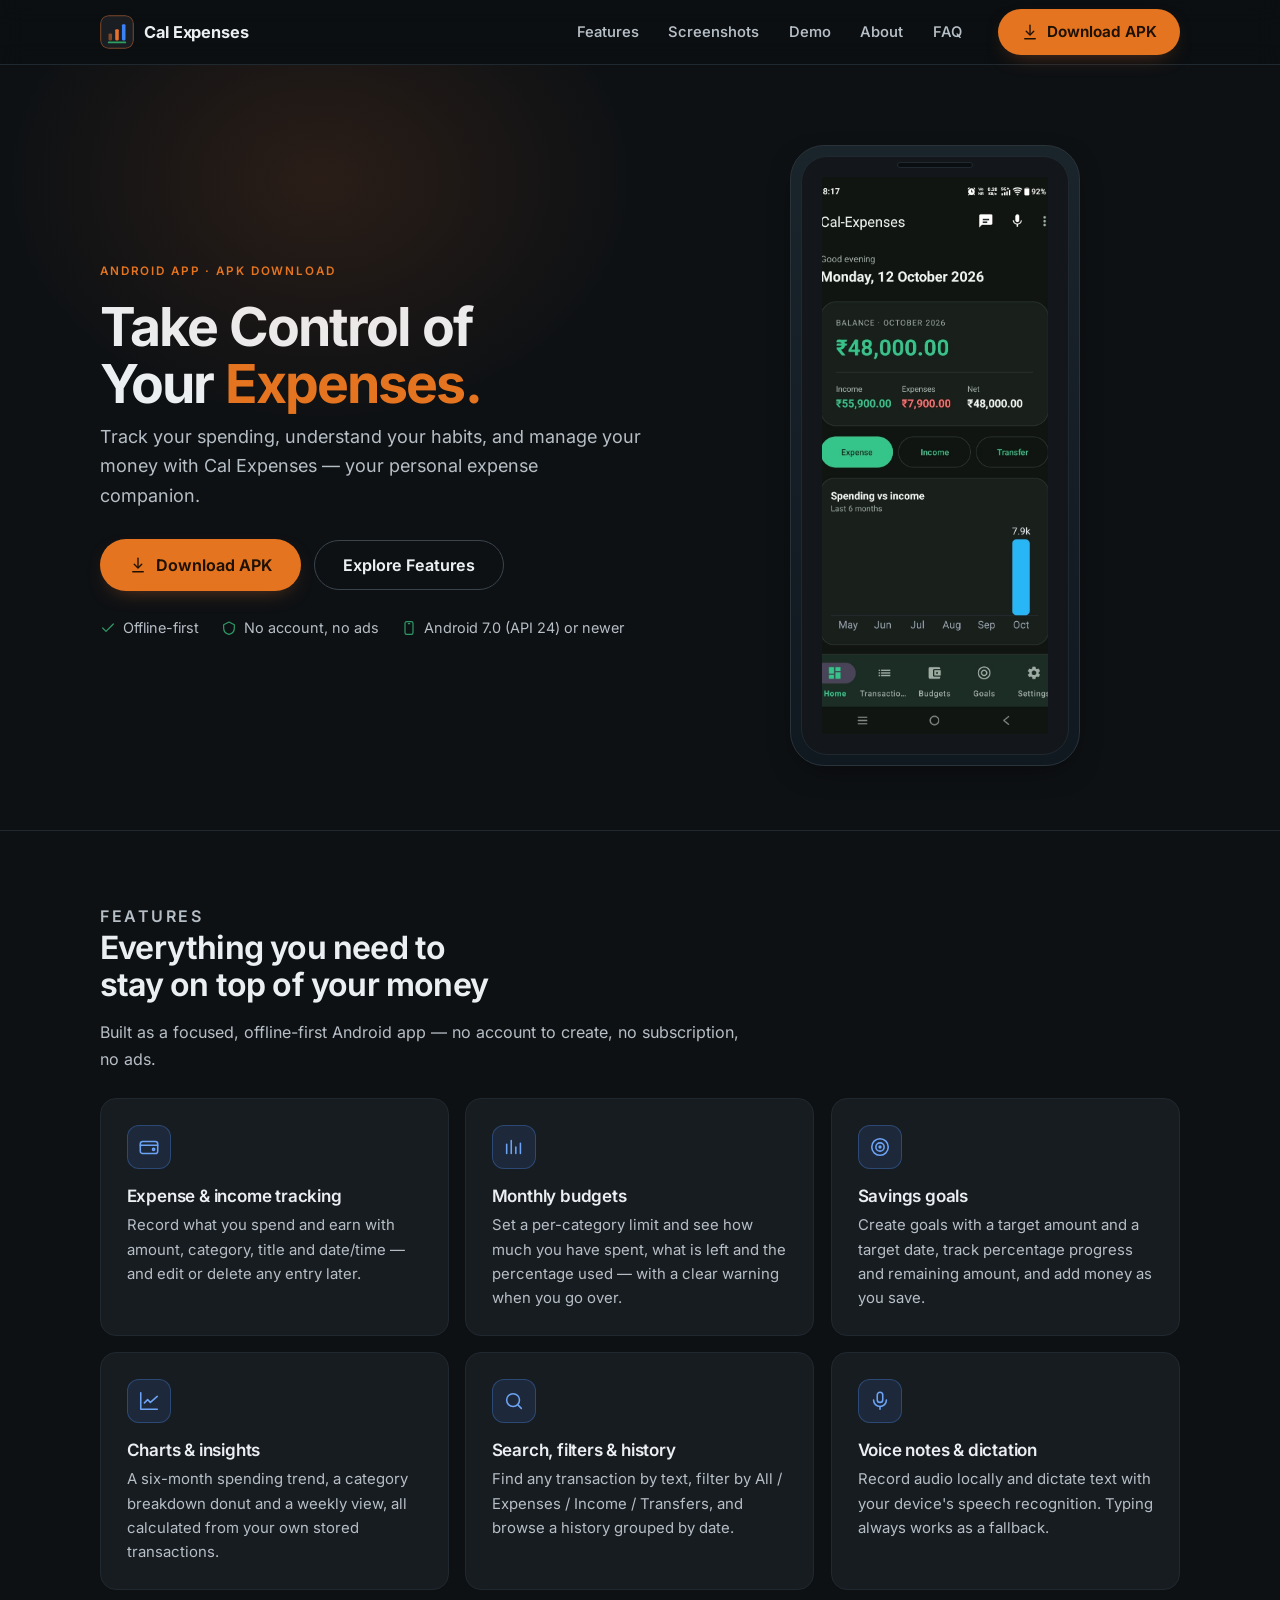
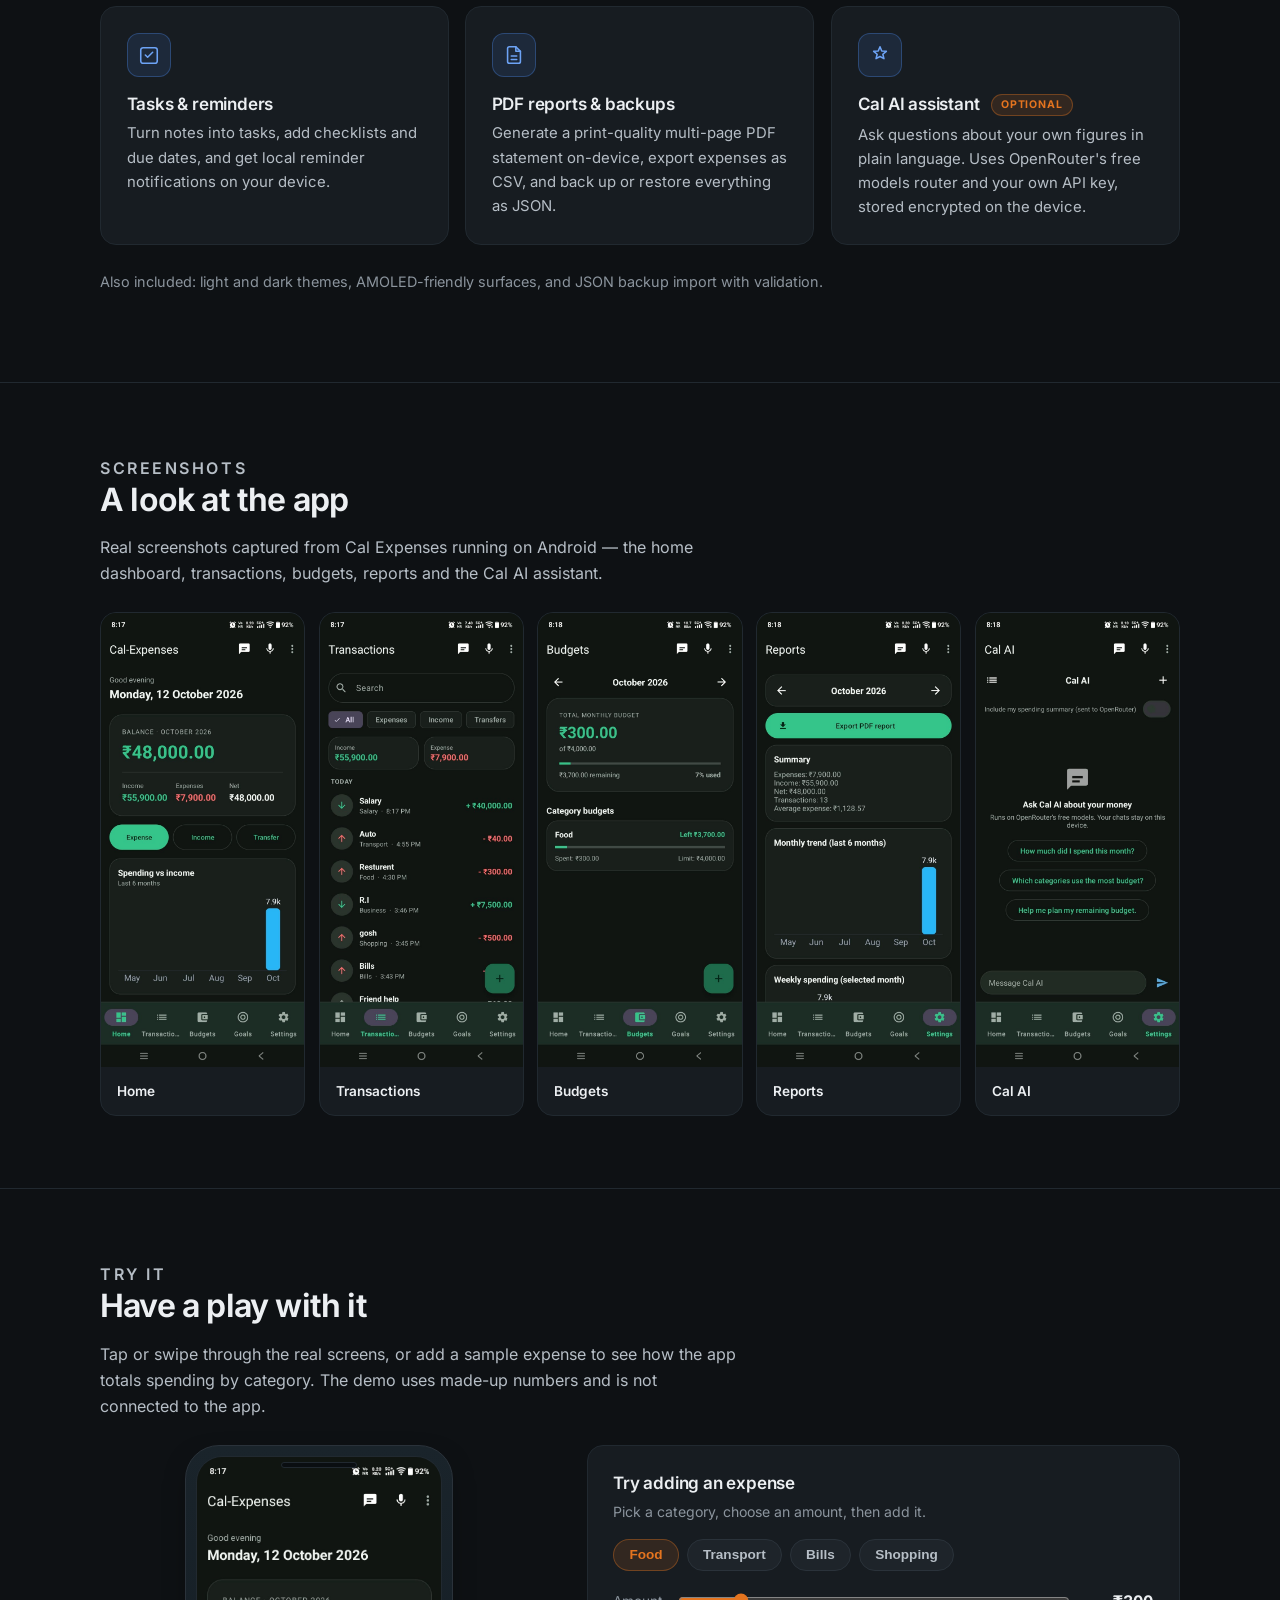
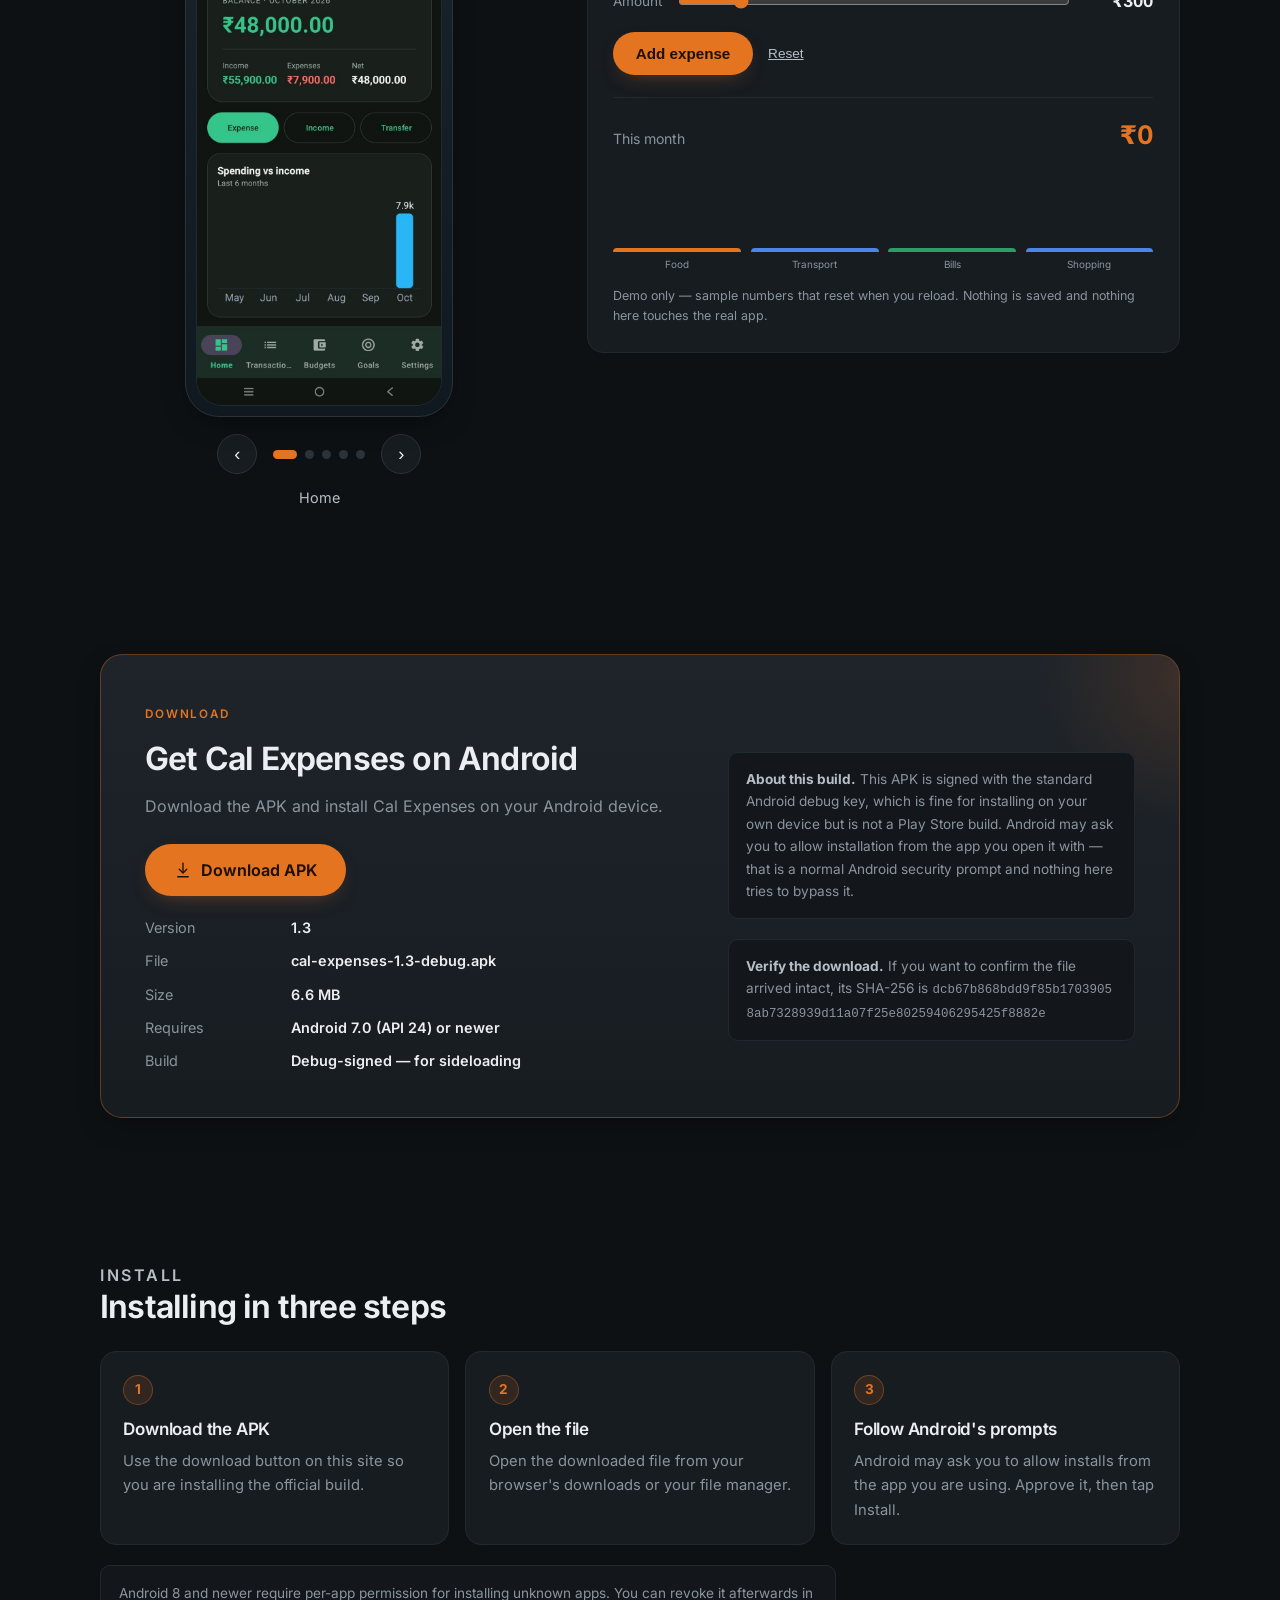
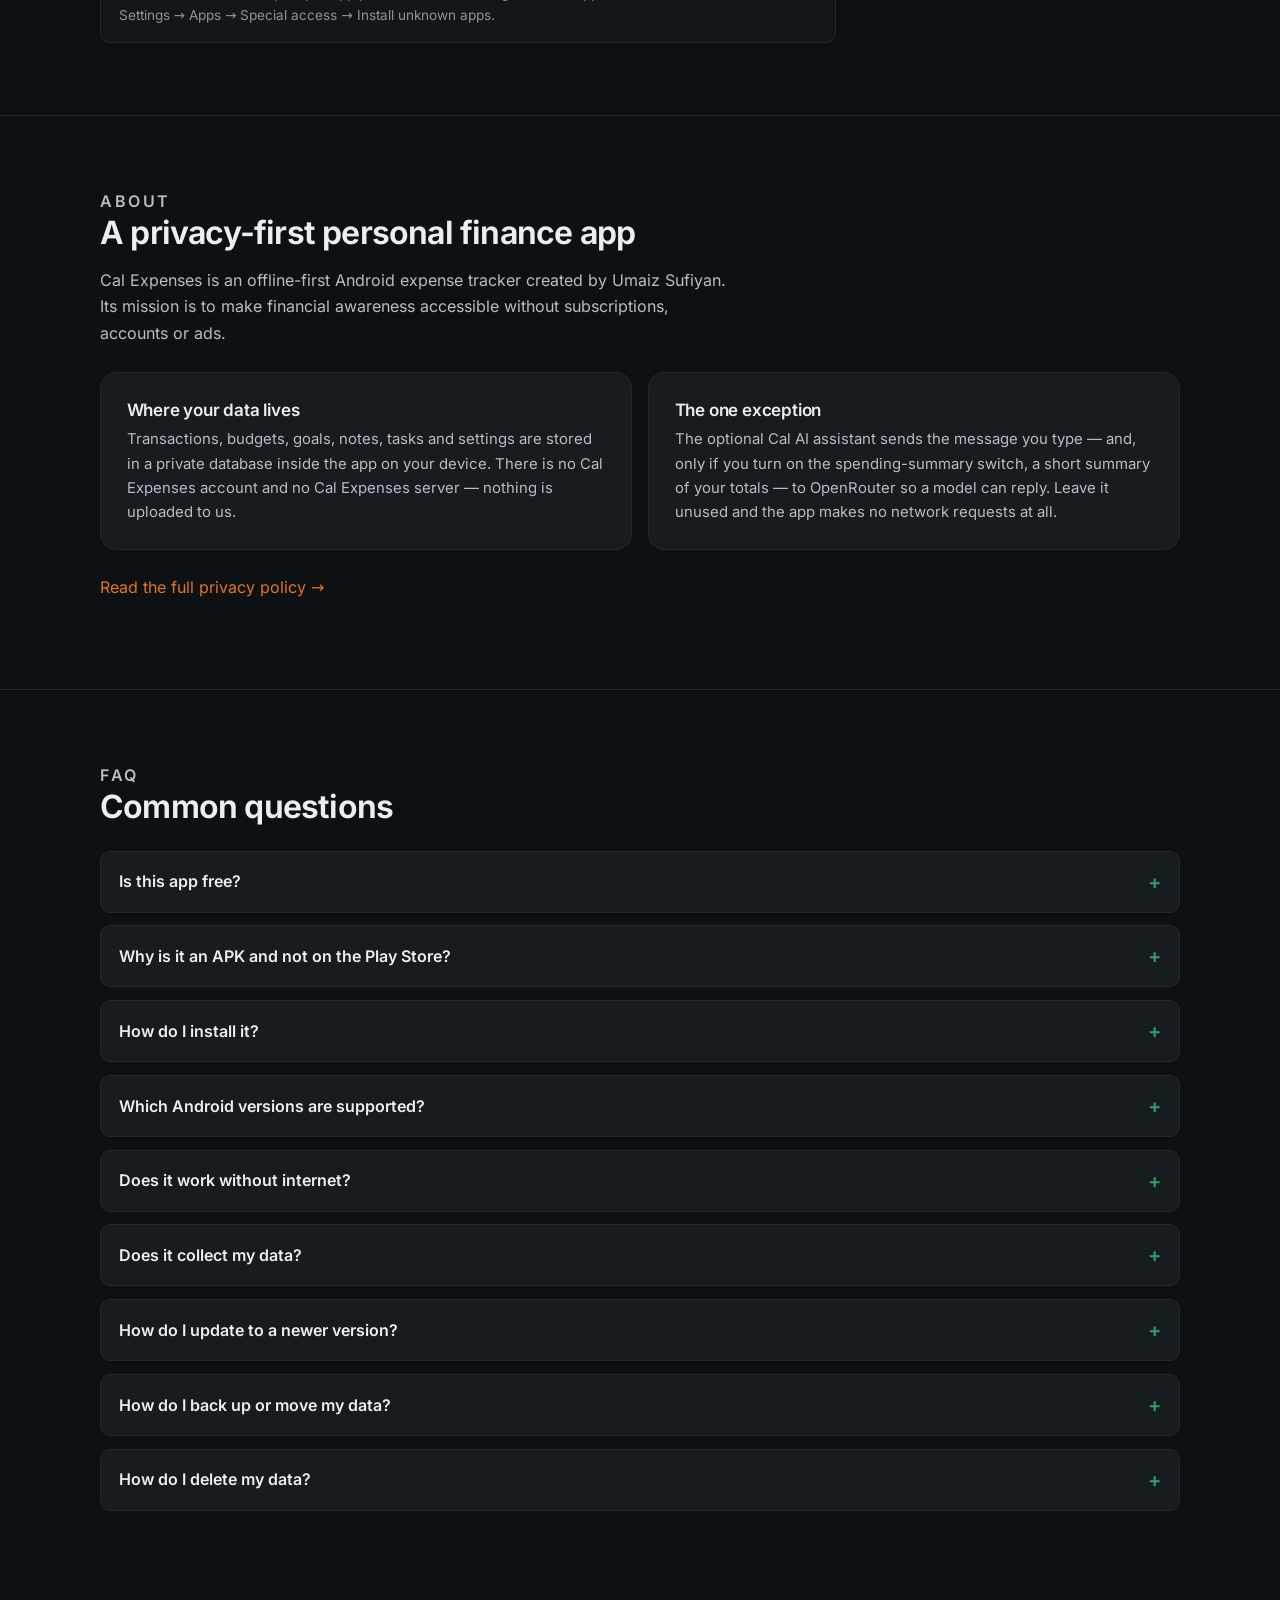
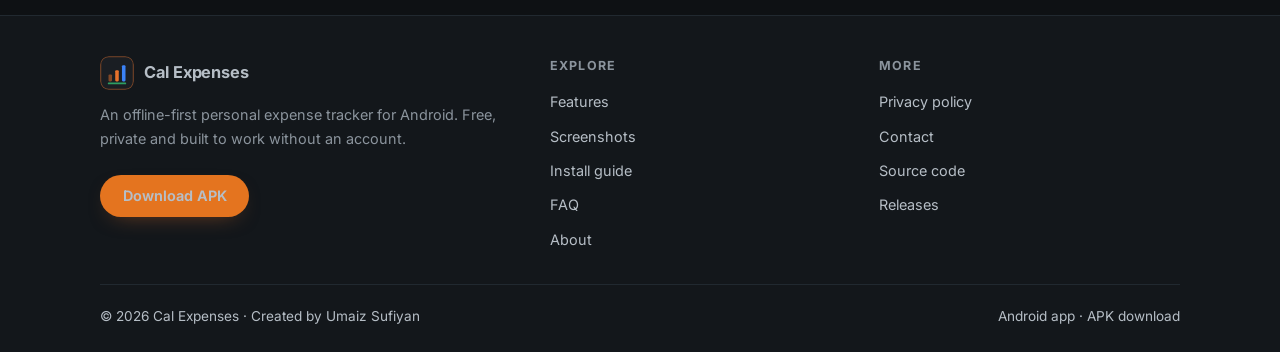
==== commit 8f98ccee: "Fix screenshot display; self-hosted Inter; refined palette Screenshots: - Gallery images now render " ====
--- a/index.html
+++ b/index.html
@@ -1,6 +1,7 @@
 <!DOCTYPE html>
 <html lang="en">
 <head>
+<script>document.documentElement.className += ' js';</script>
 <meta charset="utf-8">
 <meta name="viewport" content="width=device-width, initial-scale=1">
 
@@ -27,7 +28,7 @@
 <meta name="twitter:description" content="Track your spending, understand your habits, and manage your money with Cal Expenses.">
 <meta name="twitter:image" content="./assets/img/og-image.png">
 
-<link rel="stylesheet" href="./assets/css/styles.css">
+<link rel="stylesheet" href="./assets/css/styles.css?v=4">
 </head>
 <body>
 
@@ -213,7 +214,7 @@
       </p>
     </div>
 
-    <div class="gallery" id="gallery" data-reveal="60">
+    <div class="gallery" id="gallery">
       <!-- Filled by assets/js/main.js from CAL_CONFIG.screenshots -->
     </div>
   </div>
@@ -508,8 +509,8 @@
   </div>
 </footer>
 
-<script src="./assets/js/config.js"></script>
-<script src="./assets/js/main.js"></script>
-<script src="./assets/js/demo.js"></script>
+<script src="./assets/js/config.js?v=4"></script>
+<script src="./assets/js/main.js?v=4"></script>
+<script src="./assets/js/demo.js?v=4"></script>
 </body>
 </html>
--- a/assets/css/styles.css
+++ b/assets/css/styles.css
@@ -3,32 +3,43 @@
    Dark fintech-inspired theme. Mobile-first. No external dependencies.
    ==========================================================================*/
 
+/* Self-hosted Inter (variable). One 48 KB file, no external request, and the
+   whole site stays offline-capable. */
+@font-face {
+  font-family: "Inter";
+  font-style: normal;
+  font-weight: 100 900;
+  font-display: swap;
+  src: url("../fonts/inter-var.woff2") format("woff2");
+}
+
 :root {
-  /* Graphite base */
-  --bg:            #101215;
-  --bg-soft:       #15181C;
-  --surface:       #1A1E23;
-  --surface-2:     #22272D;
-  --border:        #2C333A;
-  --border-soft:   #232931;
-
-  --text:          #E9EDF0;
-  --text-dim:      #BAC3CA;
-  --muted:         #8E979F;
-
-  /* Professional palette: orange primary, blue and green supporting.
-     Deliberately not neon. */
-  --accent:        #E8722B;   /* orange - primary */
-  --accent-2:      #3B82F6;   /* blue   - secondary */
-  --green:         #2E9E63;   /* green  - tertiary */
-  --accent-ink:    #1F1206;   /* text on orange */
-  --accent-wash:   rgba(232, 114, 43, 0.14);
-  --accent-line:   rgba(232, 114, 43, 0.38);
-  --blue-wash:     rgba(59, 130, 246, 0.14);
-  --blue-line:     rgba(59, 130, 246, 0.36);
-
-  --ok:            #2E9E63;
-  --warn:          #E8722B;
+  /* Refined graphite base - slightly cooler and softer than pure black */
+  --bg:            #0E1114;
+  --bg-soft:       #13171B;
+  --surface:       #171C21;
+  --surface-2:     #1E242A;
+  --border:        #2A323A;
+  --border-soft:   #212930;
+
+  --text:          #ECEFF2;
+  --text-dim:      #B6BEC6;
+  --muted:         #8B949D;
+
+  /* Professional palette: burnt orange primary, corporate blue and a deep
+     green. Muted, not neon. */
+  --accent:        #E4741F;   /* orange - primary */
+  --accent-2:      #4A86E8;   /* blue   - secondary */
+  --green:         #2F9B67;   /* green  - tertiary */
+  --accent-ink:    #1E1103;   /* text on orange */
+  --accent-wash:   rgba(228, 116, 31, 0.13);
+  --accent-line:   rgba(228, 116, 31, 0.36);
+  --blue-wash:     rgba(74, 134, 232, 0.13);
+  --blue-line:     rgba(74, 134, 232, 0.34);
+  --blue-ink:      #6DA3F5;   /* brighter blue for icons on dark cards */
+
+  --ok:            #2F9B67;
+  --warn:          #E4741F;
 
   --radius-sm: 10px;
   --radius:    16px;
@@ -40,7 +51,7 @@
   --maxw: 1120px;
   --pad: 20px;
 
-  --font: ui-sans-serif, system-ui, -apple-system, "Segoe UI", Roboto,
+  --font: "Inter", ui-sans-serif, system-ui, -apple-system, "Segoe UI", Roboto,
           "Helvetica Neue", Arial, "Noto Sans", sans-serif;
   --mono: ui-monospace, SFMono-Regular, "SF Mono", Menlo, Consolas, monospace;
 }
@@ -64,10 +75,10 @@
 a { color: var(--accent); text-decoration: none; }
 a:hover { text-decoration: underline; }
 
-h1, h2, h3, h4 { line-height: 1.2; margin: 0 0 .5em; letter-spacing: -0.02em; }
-h1 { font-size: clamp(2rem, 6vw, 3.25rem); font-weight: 800; }
-h2 { font-size: clamp(1.5rem, 4vw, 2.1rem); font-weight: 750; }
-h3 { font-size: 1.0625rem; font-weight: 650; }
+h1, h2, h3, h4 { margin: 0 0 .5em; text-wrap: balance; }
+h1 { font-size: clamp(2.15rem, 5.2vw, 3.35rem); font-weight: 700; letter-spacing: -0.035em; line-height: 1.07; }
+h2 { font-size: clamp(1.5rem, 3.5vw, 2rem); font-weight: 650; letter-spacing: -0.025em; line-height: 1.16; }
+h3 { font-size: 1.0625rem; font-weight: 600; letter-spacing: -0.012em; line-height: 1.32; }
 p  { margin: 0 0 1rem; }
 
 :focus-visible {
@@ -87,7 +98,7 @@
 
 .eyebrow {
   display: inline-block;
-  font-size: .78rem; font-weight: 650; letter-spacing: .12em; text-transform: uppercase;
+  font-size: .73rem; font-weight: 600; letter-spacing: .16em; text-transform: uppercase;
   color: var(--accent);
 }
 
@@ -114,7 +125,7 @@
 
 .btn-ghost {
   background: transparent; color: var(--text);
-  border-color: var(--border);
+  border-color: #3A444D;
 }
 .btn-ghost:hover { border-color: var(--accent-line); background: var(--accent-wash); }
 
@@ -209,7 +220,7 @@
   border: 1px solid var(--border-soft);
 }
 .device-screen {
-  aspect-ratio: 9 / 19.5;
+  aspect-ratio: 720 / 1608;   /* matches the real screenshots exactly - no crop */
   border-radius: 26px; overflow: hidden;
   background: var(--bg-soft);
   border: 1px solid var(--border-soft);
@@ -237,9 +248,9 @@
 
 /* -------------------------------------------------------------- sections */
 .section { padding: clamp(2.75rem, 7vw, 4.5rem) 0; }
-.section-head { max-width: 44rem; margin-bottom: 1.9rem; }
+.section-head { max-width: 40rem; margin-bottom: 1.6rem; }
 .section-head.center { margin-inline: auto; }
-.section-head p { color: var(--text-dim); margin-bottom: 0; }
+.section-head p { color: var(--text-dim); margin-bottom: 0; font-size: 1rem; line-height: 1.65; }
 
 .divider { height: 1px; background: var(--border-soft); border: 0; margin: 0; }
 
@@ -259,14 +270,14 @@
   transition: border-color .18s ease, transform .18s ease, background-color .18s ease;
 }
 .card:hover { border-color: var(--border); transform: translateY(-2px); }
-.card p { color: var(--muted); font-size: .92rem; margin: 0; }
+.card p { color: var(--text-dim); font-size: .93rem; line-height: 1.62; margin: 0; }
 .card h3 { margin-bottom: .4rem; }
 
 .card-icon {
   width: 44px; height: 44px; border-radius: 12px;
   display: grid; place-items: center; margin-bottom: 1rem; flex: none;
   background: var(--blue-wash); border: 1px solid var(--blue-line);
-  color: var(--accent-2);
+  color: var(--blue-ink);
 }
 .card-icon svg { width: 22px; height: 22px; }
 
@@ -289,7 +300,7 @@
   background: var(--surface); border: 1px solid var(--border-soft);
   border-radius: var(--radius); overflow: hidden;
 }
-.shot img { width: 100%; aspect-ratio: 9/19.5; object-fit: cover; }
+.shot img { width: 100%; height: auto; display: block; }
 .shot figcaption { padding: .8rem 1rem; font-size: .85rem; color: var(--muted); }
 .shot figcaption strong { color: var(--text-dim); font-weight: 600; }
 
@@ -441,14 +452,14 @@
 .nav { transition: border-color .25s ease, box-shadow .25s ease; }
 .nav.scrolled { border-bottom-color: var(--border); box-shadow: 0 10px 30px -24px rgba(0,0,0,.95); }
 
-/* scroll reveal */
-.reveal {
+/* scroll reveal - the hidden state only applies when JS is confirmed running
+   (html.js), so a script failure can never leave content invisible. */
+html.js .reveal {
   opacity: 0;
-  transform: translateY(20px);
-  transition: opacity .65s ease, transform .65s cubic-bezier(.2,.7,.3,1);
-  will-change: opacity, transform;
-}
-.reveal.in { opacity: 1; transform: none; }
+  transform: translateY(18px);
+  transition: opacity .6s ease, transform .6s cubic-bezier(.2,.7,.3,1);
+}
+html.js .reveal.in { opacity: 1; transform: none; }
 
 /* touch / press feedback */
 .btn:active { transform: translateY(0) scale(.97); }
@@ -531,7 +542,7 @@
 
 .demo-actions { display: flex; align-items: center; gap: .75rem; flex-wrap: wrap; }
 .demo-reset {
-  background: none; border: 0; color: var(--muted); font-size: .85rem;
+  background: none; border: 0; color: var(--text-dim); font-size: .85rem;
   cursor: pointer; text-decoration: underline; padding: .4rem .2rem;
 }
 .demo-reset:hover { color: var(--text-dim); }
@@ -560,7 +571,7 @@
   line-height: 1.15; text-align: center; word-break: break-word;
 }
 
-.demo-note { font-size: .78rem; color: var(--muted); margin: 1rem 0 0; }
+.demo-note { font-size: .78rem; color: var(--muted); line-height: 1.6; margin: 1rem 0 0; }
 
 /* the little "+₹300" that floats up when you add an expense */
 .demo-fly {
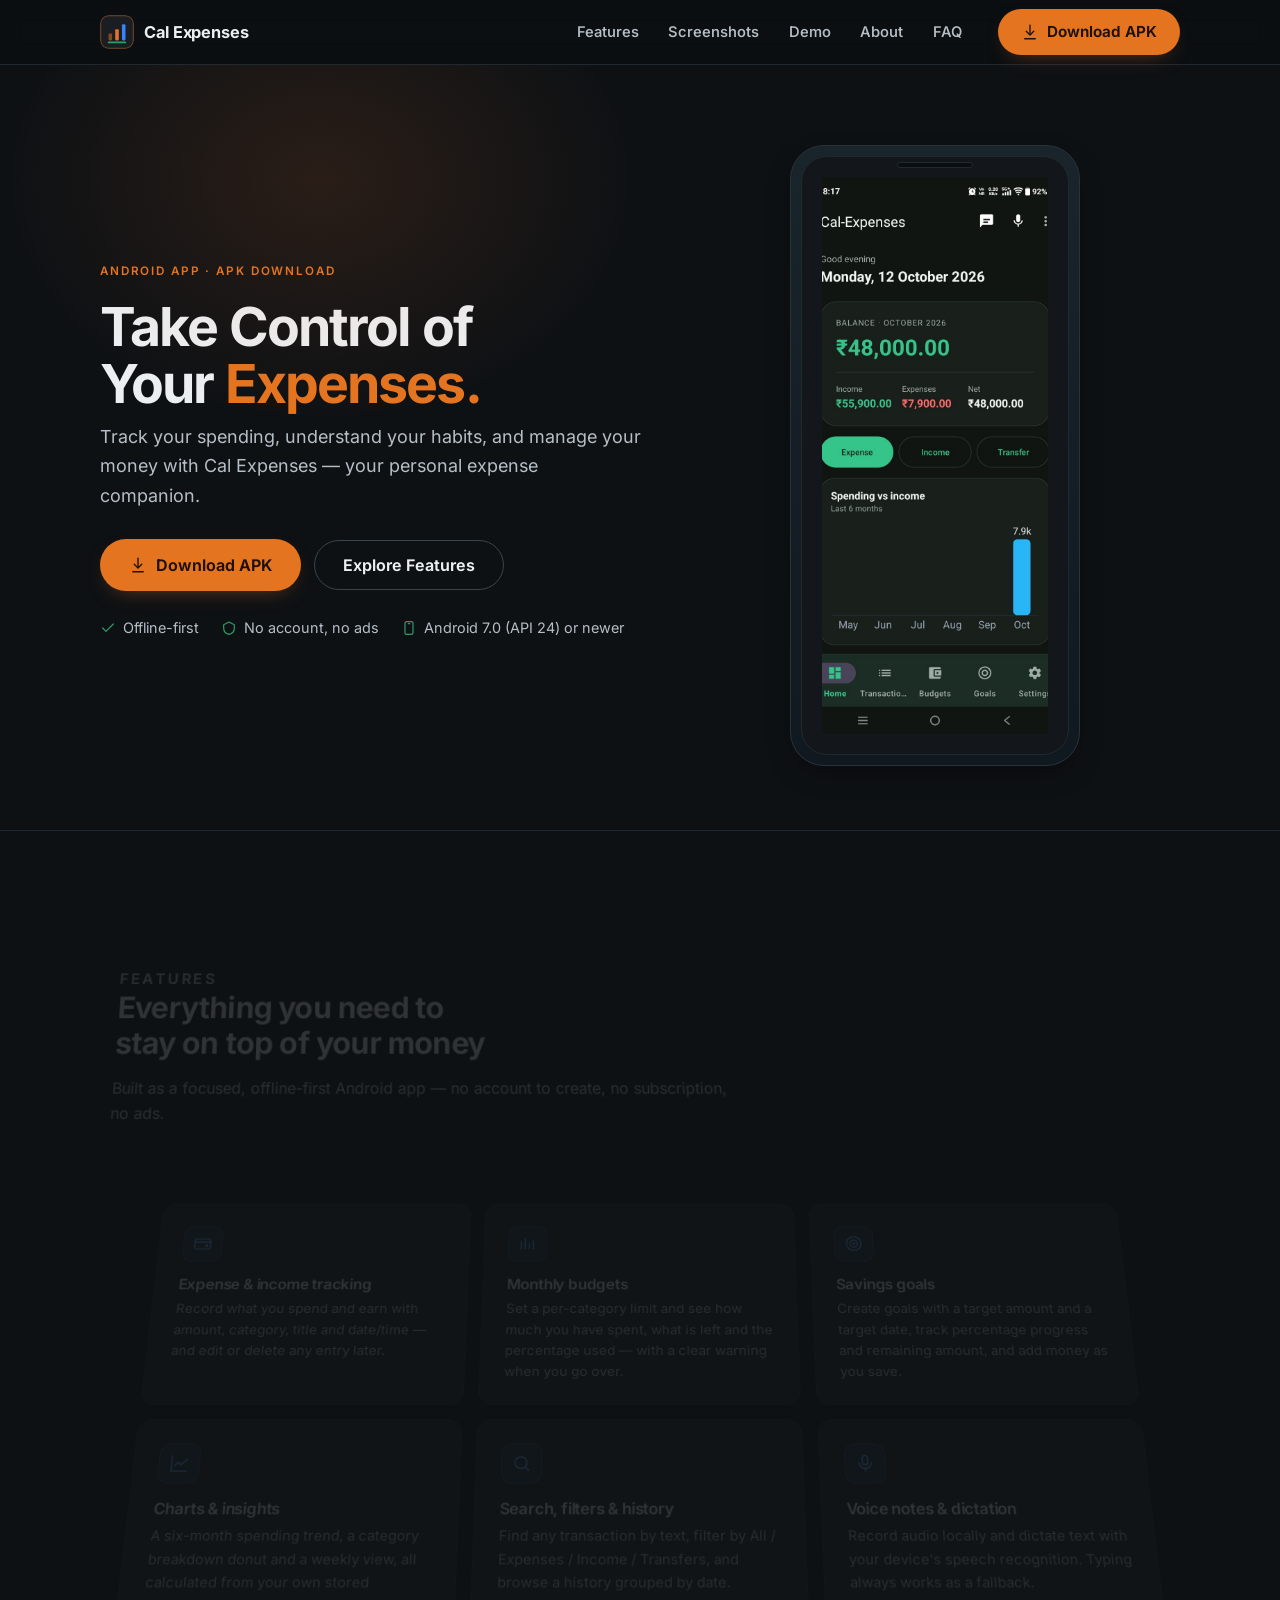
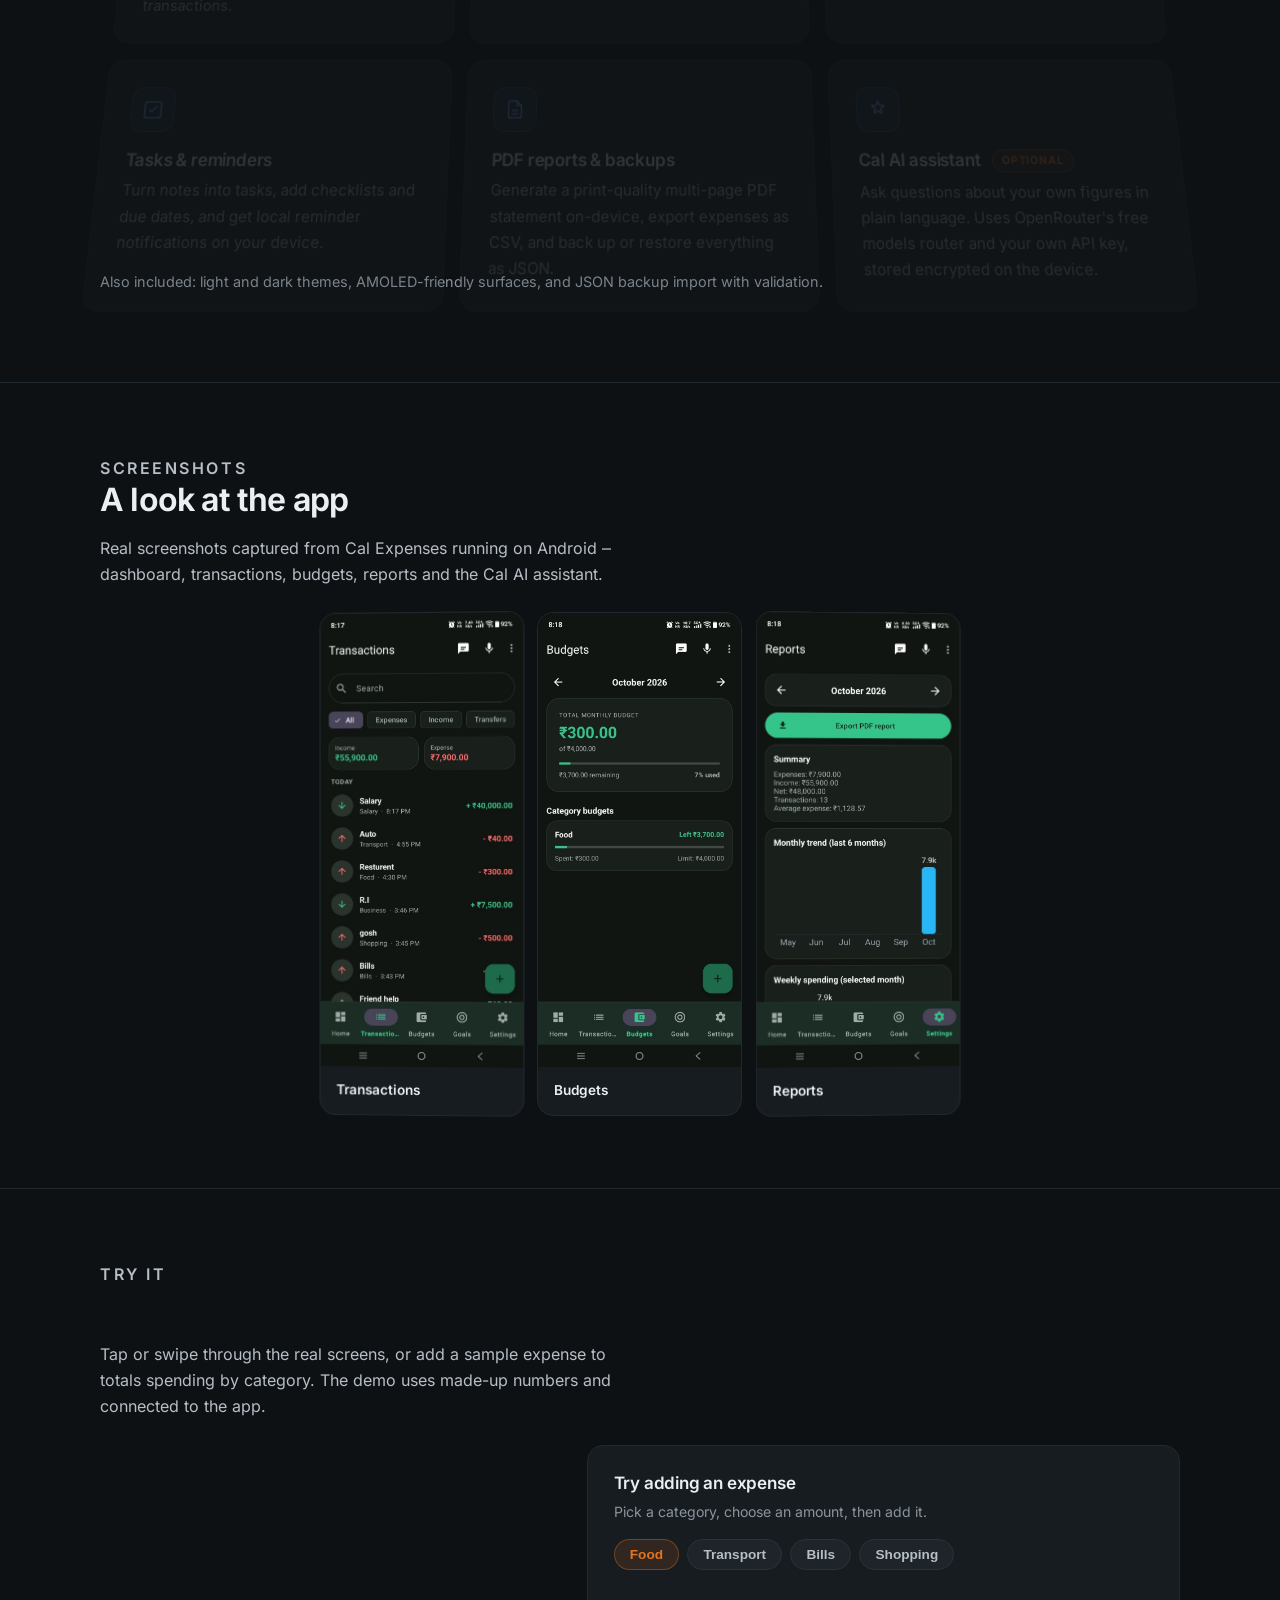
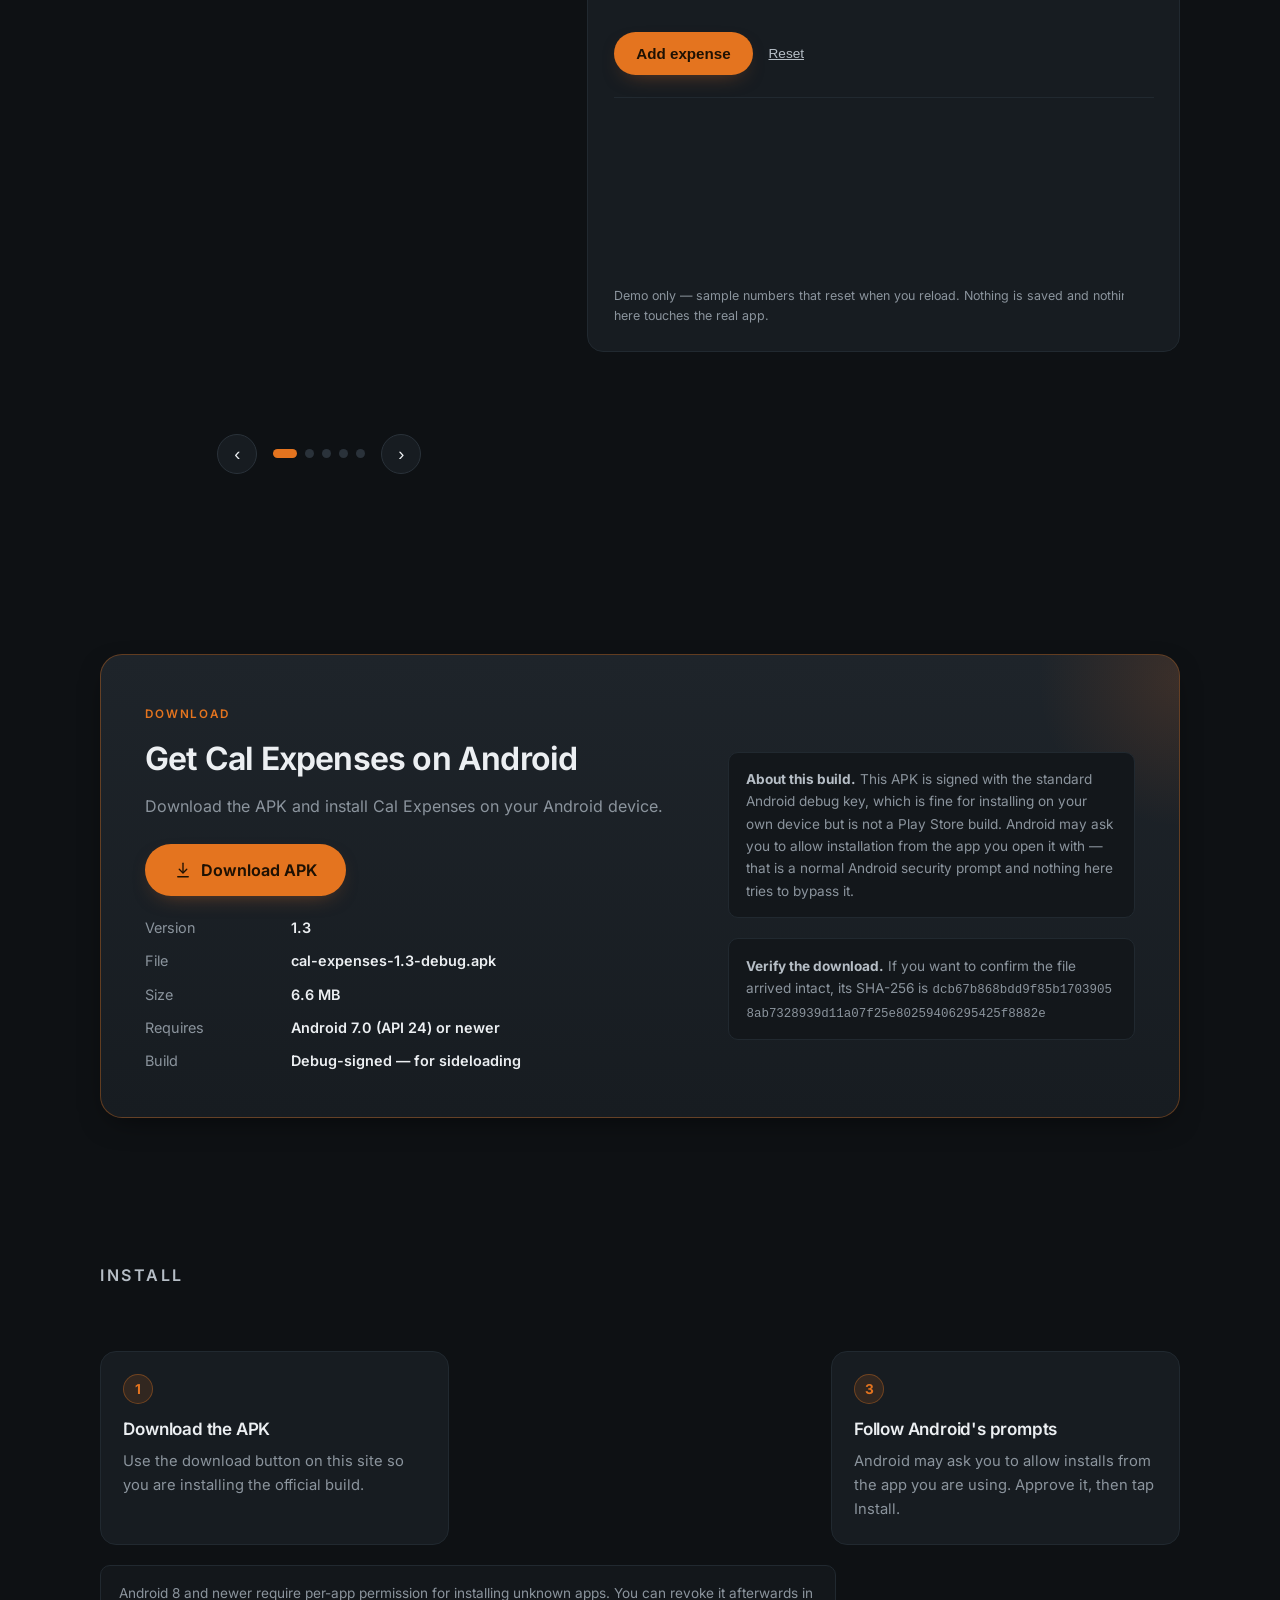
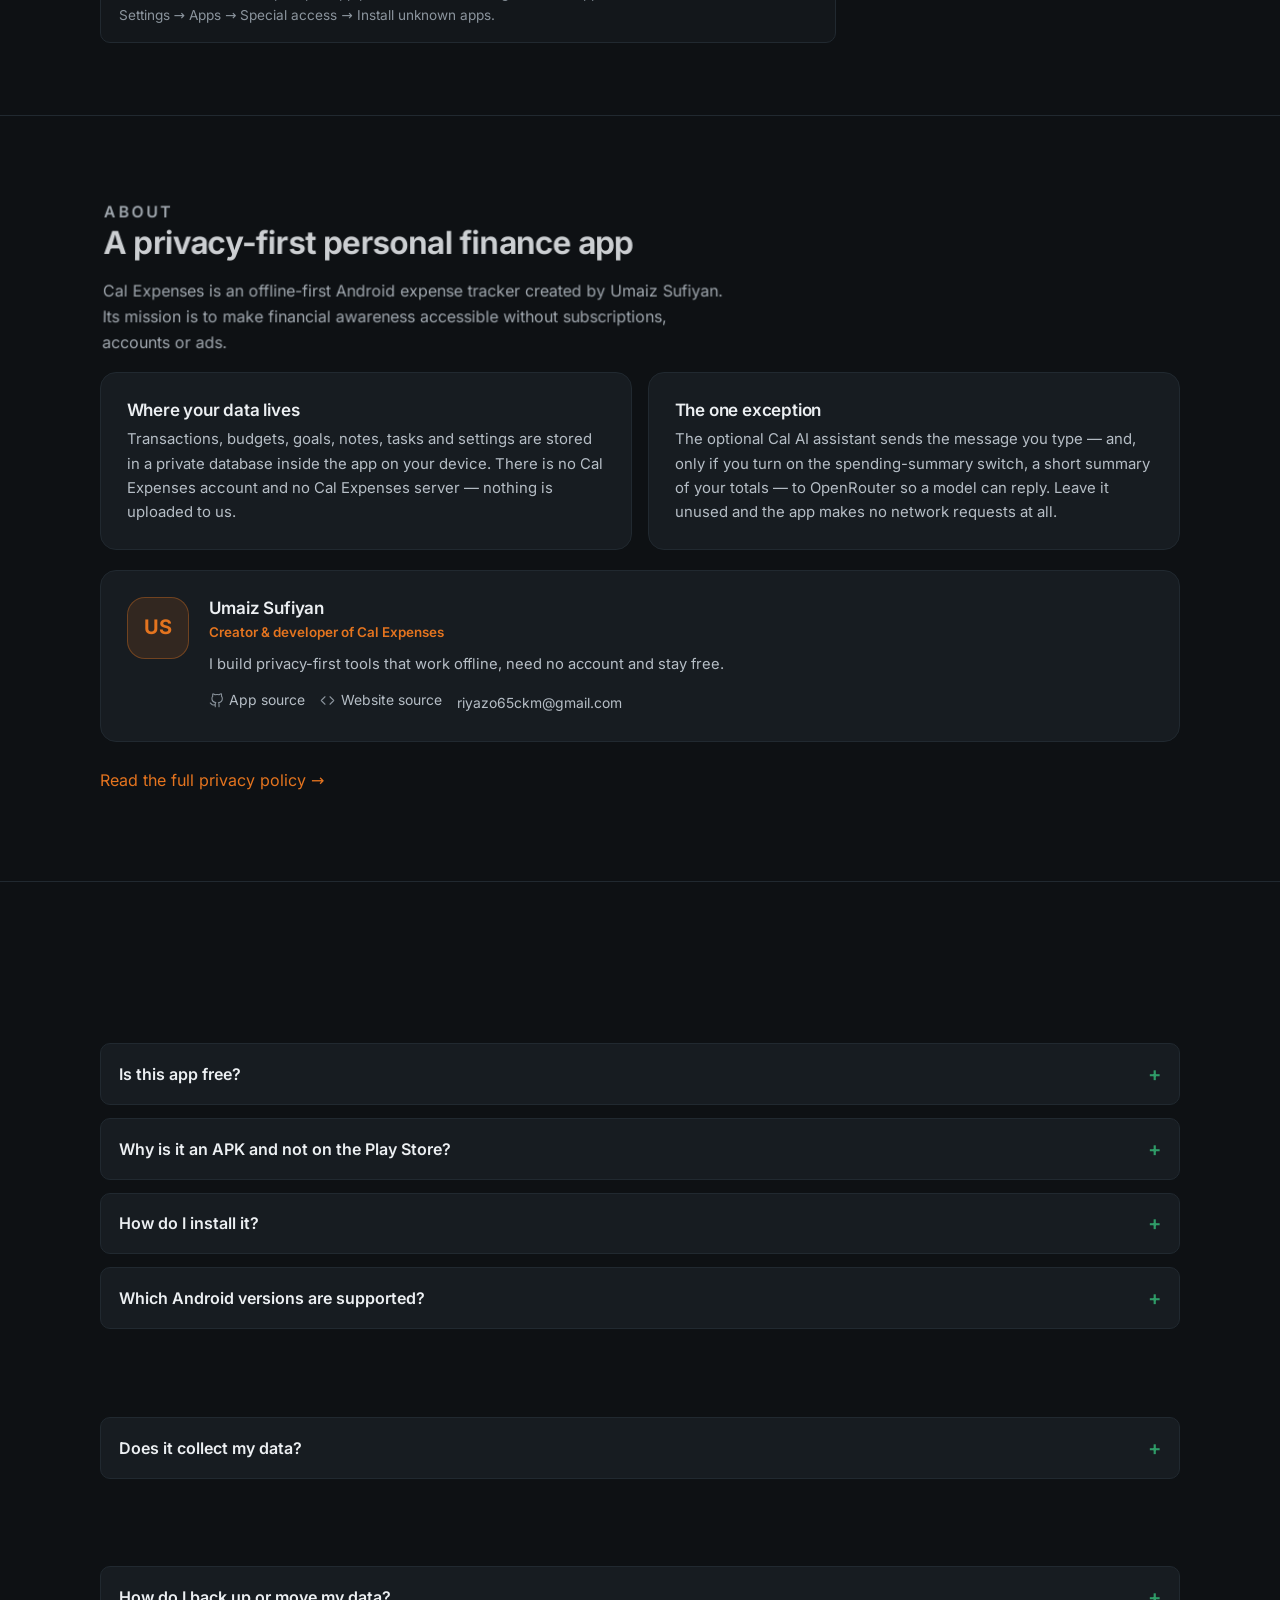
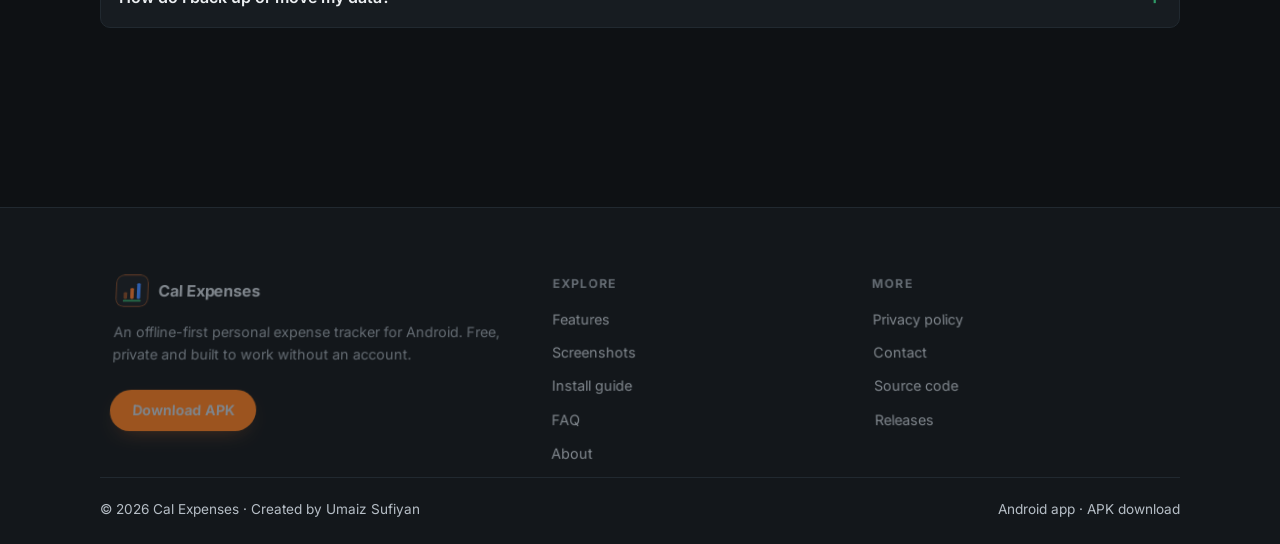
==== commit c193e5fc: "Add 3D scroll effect and creator details 3D scroll: - Sections rise out of the page and straighten a" ====
--- a/index.html
+++ b/index.html
@@ -28,7 +28,7 @@
 <meta name="twitter:description" content="Track your spending, understand your habits, and manage your money with Cal Expenses.">
 <meta name="twitter:image" content="./assets/img/og-image.png">
 
-<link rel="stylesheet" href="./assets/css/styles.css?v=4">
+<link rel="stylesheet" href="./assets/css/styles.css?v=5">
 </head>
 <body>
 
@@ -130,13 +130,13 @@
 <!-- ============================== FEATURES ============================== -->
 <section class="section" id="features">
   <div class="wrap">
-    <div class="section-head" data-reveal>
+    <div class="section-head" data-3d>
       <p class="eyebrow">Features</p>
       <h2>Everything you need to stay on top of your money</h2>
       <p>Built as a focused, offline-first Android app — no account to create, no subscription, no ads.</p>
     </div>
 
-    <div class="grid grid-3" data-reveal="60">
+    <div class="grid grid-3" data-3d>
 
       <article class="card">
         <div class="card-icon" aria-hidden="true"><svg viewBox="0 0 24 24" fill="none" stroke="currentColor" stroke-width="1.7" stroke-linecap="round" stroke-linejoin="round"><rect x="2.5" y="6" width="19" height="13" rx="2.5"/><path d="M2.5 10h19"/><circle cx="17" cy="14.5" r="1.2"/></svg></div>
@@ -205,7 +205,7 @@
 <!-- ============================= SCREENSHOTS ============================= -->
 <section class="section" id="screenshots">
   <div class="wrap">
-    <div class="section-head" data-reveal>
+    <div class="section-head" data-3d>
       <p class="eyebrow">Screenshots</p>
       <h2>A look at the app</h2>
       <p>
@@ -226,7 +226,7 @@
 <!-- ================================ DEMO ================================ -->
 <section class="section" id="demo">
   <div class="wrap">
-    <div class="section-head" data-reveal>
+    <div class="section-head" data-3d>
       <p class="eyebrow">Try it</p>
       <h2>Have a play with it</h2>
       <p>
@@ -238,7 +238,7 @@
 
     <div class="demo-grid">
       <!-- walkthrough of the real screenshots -->
-      <div class="demo-phone" data-reveal>
+      <div class="demo-phone" data-3d>
         <div class="device">
           <div class="device-screen" id="demoScreen">
             <img id="demoImg" src="./screenshots/home.jpg"
@@ -254,7 +254,7 @@
       </div>
 
       <!-- expense toy -->
-      <div class="demo-calc" data-reveal="90">
+      <div class="demo-calc" data-3d>
         <h3>Try adding an expense</h3>
         <p class="hint">Pick a category, choose an amount, then add it.</p>
 
@@ -289,7 +289,7 @@
 <!-- ============================== DOWNLOAD =============================== -->
 <section class="section" id="download">
   <div class="wrap">
-    <div class="download-panel" data-reveal>
+    <div class="download-panel" data-3d>
       <div class="download-grid">
         <div>
           <p class="eyebrow">Download</p>
@@ -334,12 +334,12 @@
 <!-- ============================ INSTALL GUIDE =========================== -->
 <section class="section" id="install">
   <div class="wrap">
-    <div class="section-head" data-reveal>
+    <div class="section-head" data-3d>
       <p class="eyebrow">Install</p>
       <h2>Installing in three steps</h2>
     </div>
 
-    <div class="steps" data-reveal="60">
+    <div class="steps" data-3d>
       <div class="step">
         <h3>Download the APK</h3>
         <p>Use the download button on this site so you are installing the official build.</p>
@@ -366,7 +366,7 @@
 <!-- =============================== ABOUT ================================ -->
 <section class="section" id="about">
   <div class="wrap">
-    <div class="section-head" data-reveal>
+    <div class="section-head" data-3d>
       <p class="eyebrow">About</p>
       <h2>A privacy-first personal finance app</h2>
       <p>
@@ -376,7 +376,7 @@
       </p>
     </div>
 
-    <div class="grid grid-2" data-reveal="60">
+    <div class="grid grid-2" data-3d>
       <article class="card">
         <h3>Where your data lives</h3>
         <p>
@@ -395,6 +395,36 @@
       </article>
     </div>
 
+      <!-- creator -->
+      <div class="creator" data-3d>
+        <div class="creator-avatar" aria-hidden="true" data-text="creatorInitials">US</div>
+        <div class="creator-body">
+          <h3 data-text="creatorName">Umaiz Sufiyan</h3>
+          <p class="role" data-text="creatorRole">Creator &amp; developer of Cal Expenses</p>
+          <p data-text="creatorBio">I build privacy-first tools that work offline, need no account and stay free.</p>
+          <ul class="creator-links">
+            <li>
+              <a data-href="appRepoUrl" href="https://github.com/sufiyan-sabeel/Cal-Expenses-Android">
+                <svg viewBox="0 0 24 24" fill="none" stroke="currentColor" stroke-width="1.7" stroke-linecap="round" stroke-linejoin="round" aria-hidden="true"><path d="M9 19c-5 1.5-5-2.5-7-3m14 6v-3.9a3.4 3.4 0 0 0-.9-2.6c3-.3 6.2-1.5 6.2-6.7A5.2 5.2 0 0 0 19.9 5a4.9 4.9 0 0 0-.1-3.6s-1.1-.3-3.6 1.4a12.3 12.3 0 0 0-6.4 0C7.3 1.1 6.2 1.4 6.2 1.4A4.9 4.9 0 0 0 6.1 5a5.2 5.2 0 0 0-1.4 3.6c0 5.2 3.2 6.4 6.2 6.7a3.4 3.4 0 0 0-.9 2.6V22"/></svg>
+                <span>App source</span>
+              </a>
+            </li>
+            <li>
+              <a data-href="repoUrl" href="https://github.com/sufiyan-sabeel/Cal-Expenses-Website">
+                <svg viewBox="0 0 24 24" fill="none" stroke="currentColor" stroke-width="1.7" stroke-linecap="round" stroke-linejoin="round" aria-hidden="true"><path d="m16 18 6-6-6-6M8 6l-6 6 6 6"/></svg>
+                <span>Website source</span>
+              </a>
+            </li>
+            <li>
+              <a data-contact-email href="#">
+                <svg viewBox="0 0 24 24" fill="none" stroke="currentColor" stroke-width="1.7" stroke-linecap="round" stroke-linejoin="round" aria-hidden="true"><rect x="2.5" y="4.5" width="19" height="15" rx="2.5"/><path d="m3 6 9 7 9-7"/></svg>
+                <span>Contact</span>
+              </a>
+            </li>
+          </ul>
+        </div>
+      </div>
+
     <p style="margin-top:1.5rem;">
       <a href="./privacy.html">Read the full privacy policy →</a>
     </p>
@@ -406,12 +436,12 @@
 <!-- ================================ FAQ ================================= -->
 <section class="section" id="faq">
   <div class="wrap">
-    <div class="section-head" data-reveal>
+    <div class="section-head" data-3d>
       <p class="eyebrow">FAQ</p>
       <h2>Common questions</h2>
     </div>
 
-    <div class="faq" data-reveal="60">
+    <div class="faq" data-3d>
       <details>
         <summary>Is this app free?</summary>
         <p>Yes. The app is free to download and use, with no subscription, no ads and no paid service required for any core feature.</p>
@@ -465,7 +495,7 @@
 <!-- =============================== FOOTER =============================== -->
 <footer class="footer">
   <div class="wrap">
-    <div class="footer-grid" data-reveal>
+    <div class="footer-grid" data-3d>
       <div>
         <a class="brand" href="#top">
           <img src="./assets/img/logo.svg" alt="" width="34" height="34">
@@ -509,8 +539,8 @@
   </div>
 </footer>
 
-<script src="./assets/js/config.js?v=4"></script>
-<script src="./assets/js/main.js?v=4"></script>
-<script src="./assets/js/demo.js?v=4"></script>
+<script src="./assets/js/config.js?v=5"></script>
+<script src="./assets/js/main.js?v=5"></script>
+<script src="./assets/js/demo.js?v=5"></script>
 </body>
 </html>
--- a/assets/css/styles.css
+++ b/assets/css/styles.css
@@ -593,3 +593,57 @@
   .demo-bars .bar i { transition: none !important; }
   .demo-phone .device-screen img { animation: none !important; }
 }
+
+/* ============================================================================
+   3D scroll effect
+   ----------------------------------------------------------------------------
+   Sections rise out of the page and straighten as they scroll into view, the
+   hero device drifts with the scroll and tilts toward the pointer, and gallery
+   cards angle gently toward the centre. All of it is applied from JavaScript as
+   inline transforms, so if scripting fails everything simply renders flat and
+   fully visible. Disabled entirely under prefers-reduced-motion.
+   ==========================================================================*/
+[data-3d] {
+  transform-style: preserve-3d;
+  backface-visibility: hidden;
+}
+
+.hero .device { transform-style: preserve-3d; }
+
+/* gallery cards lean toward the viewport centre for a little depth */
+.gallery { transform-style: preserve-3d; }
+.shot { transform-style: preserve-3d; }
+
+/* ---------------------------------------------------------- creator card */
+.creator {
+  display: flex; gap: 1.25rem; align-items: flex-start;
+  background: var(--surface); border: 1px solid var(--border-soft);
+  border-radius: var(--radius); padding: 1.6rem; margin-top: 1.25rem;
+}
+.creator-avatar {
+  width: 62px; height: 62px; border-radius: 18px; flex: none;
+  display: grid; place-items: center;
+  background: var(--accent-wash); border: 1px solid var(--accent-line);
+  color: var(--accent); font-weight: 700; font-size: 1.25rem; letter-spacing: -0.02em;
+}
+.creator-body { min-width: 0; }
+.creator h3 { margin: 0 0 .15rem; }
+.creator .role { color: var(--accent); font-size: .84rem; font-weight: 600; margin-bottom: .55rem; }
+.creator p { color: var(--text-dim); font-size: .92rem; margin: 0 0 .8rem; }
+.creator-links { list-style: none; margin: 0; padding: 0; display: flex; flex-wrap: wrap; gap: .45rem .95rem; }
+.creator-links a {
+  font-size: .87rem; color: var(--text-dim);
+  display: inline-flex; align-items: center; gap: .35rem;
+}
+.creator-links a:hover { color: var(--accent); text-decoration: none; }
+.creator-links svg { width: 15px; height: 15px; color: var(--muted); flex: none; }
+.creator-links a:hover svg { color: var(--accent); }
+
+@media (max-width: 520px) {
+  .creator { flex-direction: column; gap: 1rem; }
+}
+
+/* reduced motion: no 3D at all */
+@media (prefers-reduced-motion: reduce) {
+  [data-3d], .hero .device, .shot { transform: none !important; opacity: 1 !important; }
+}
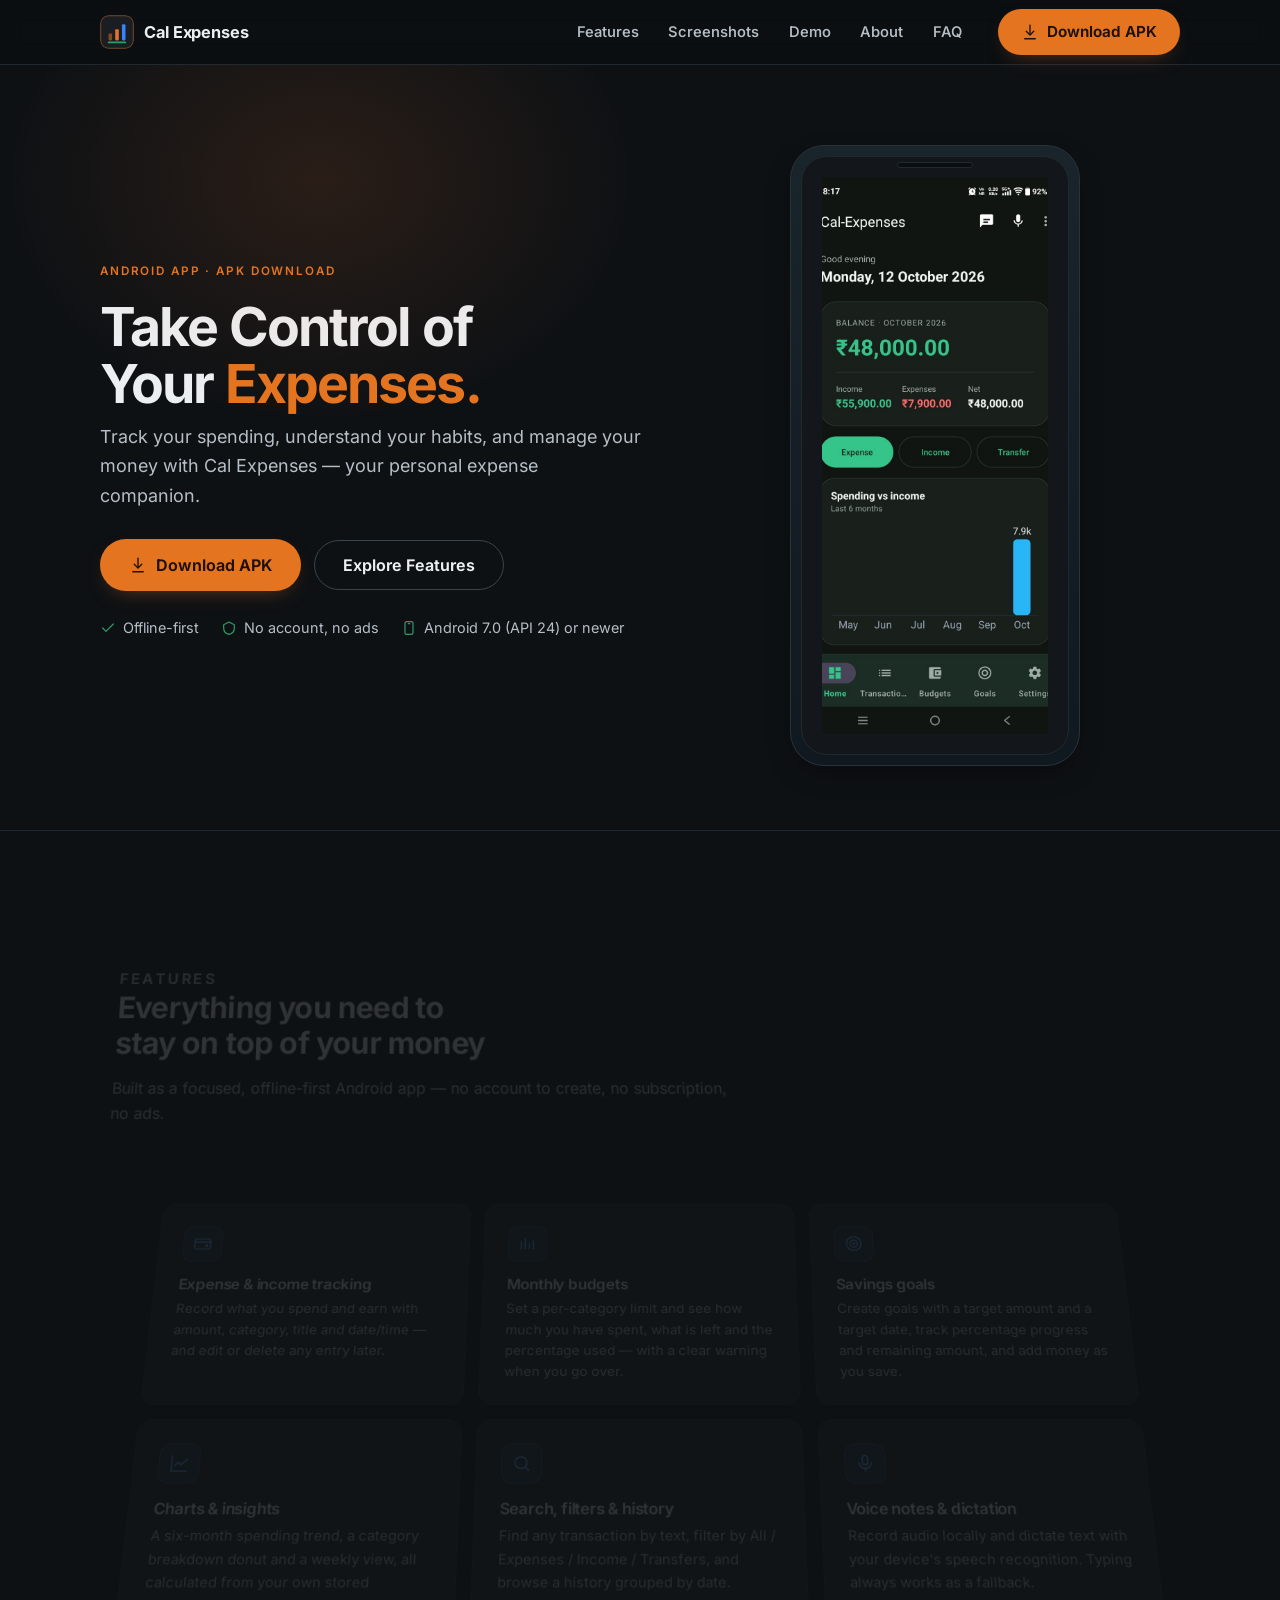
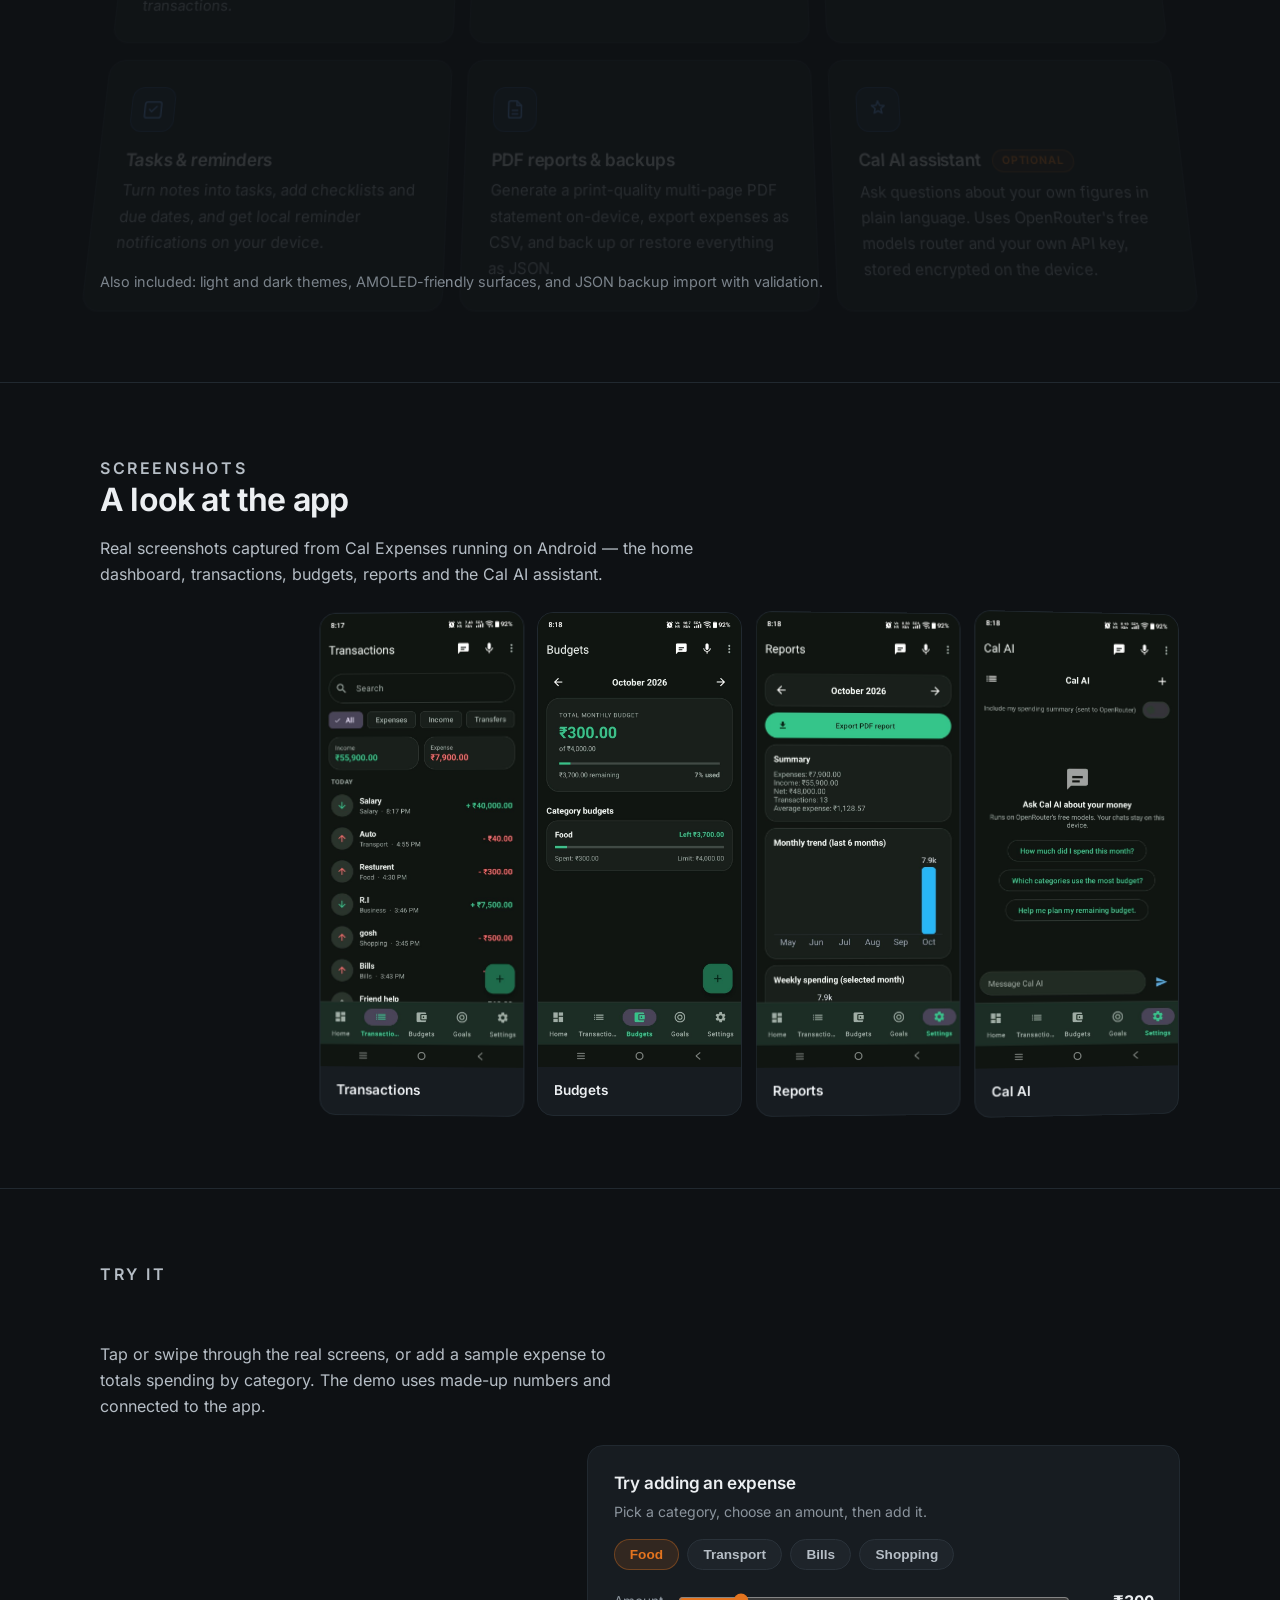
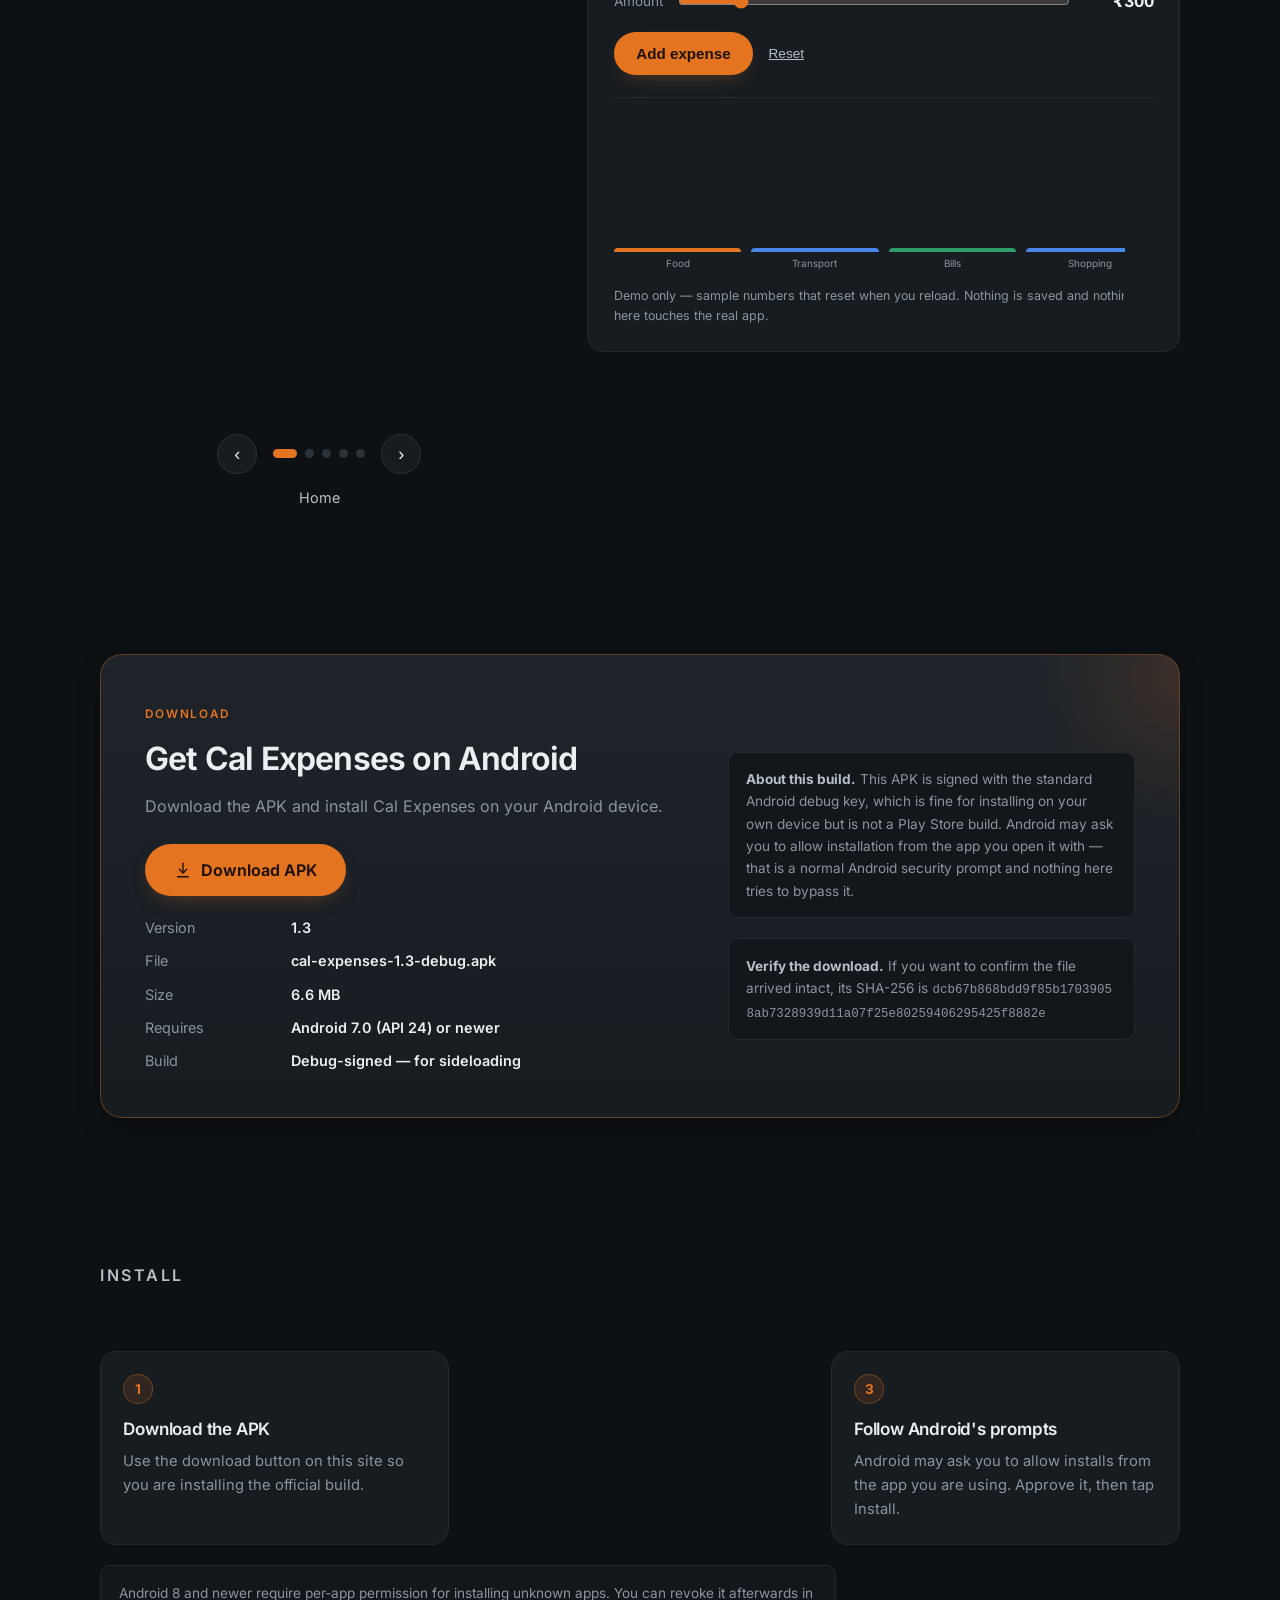
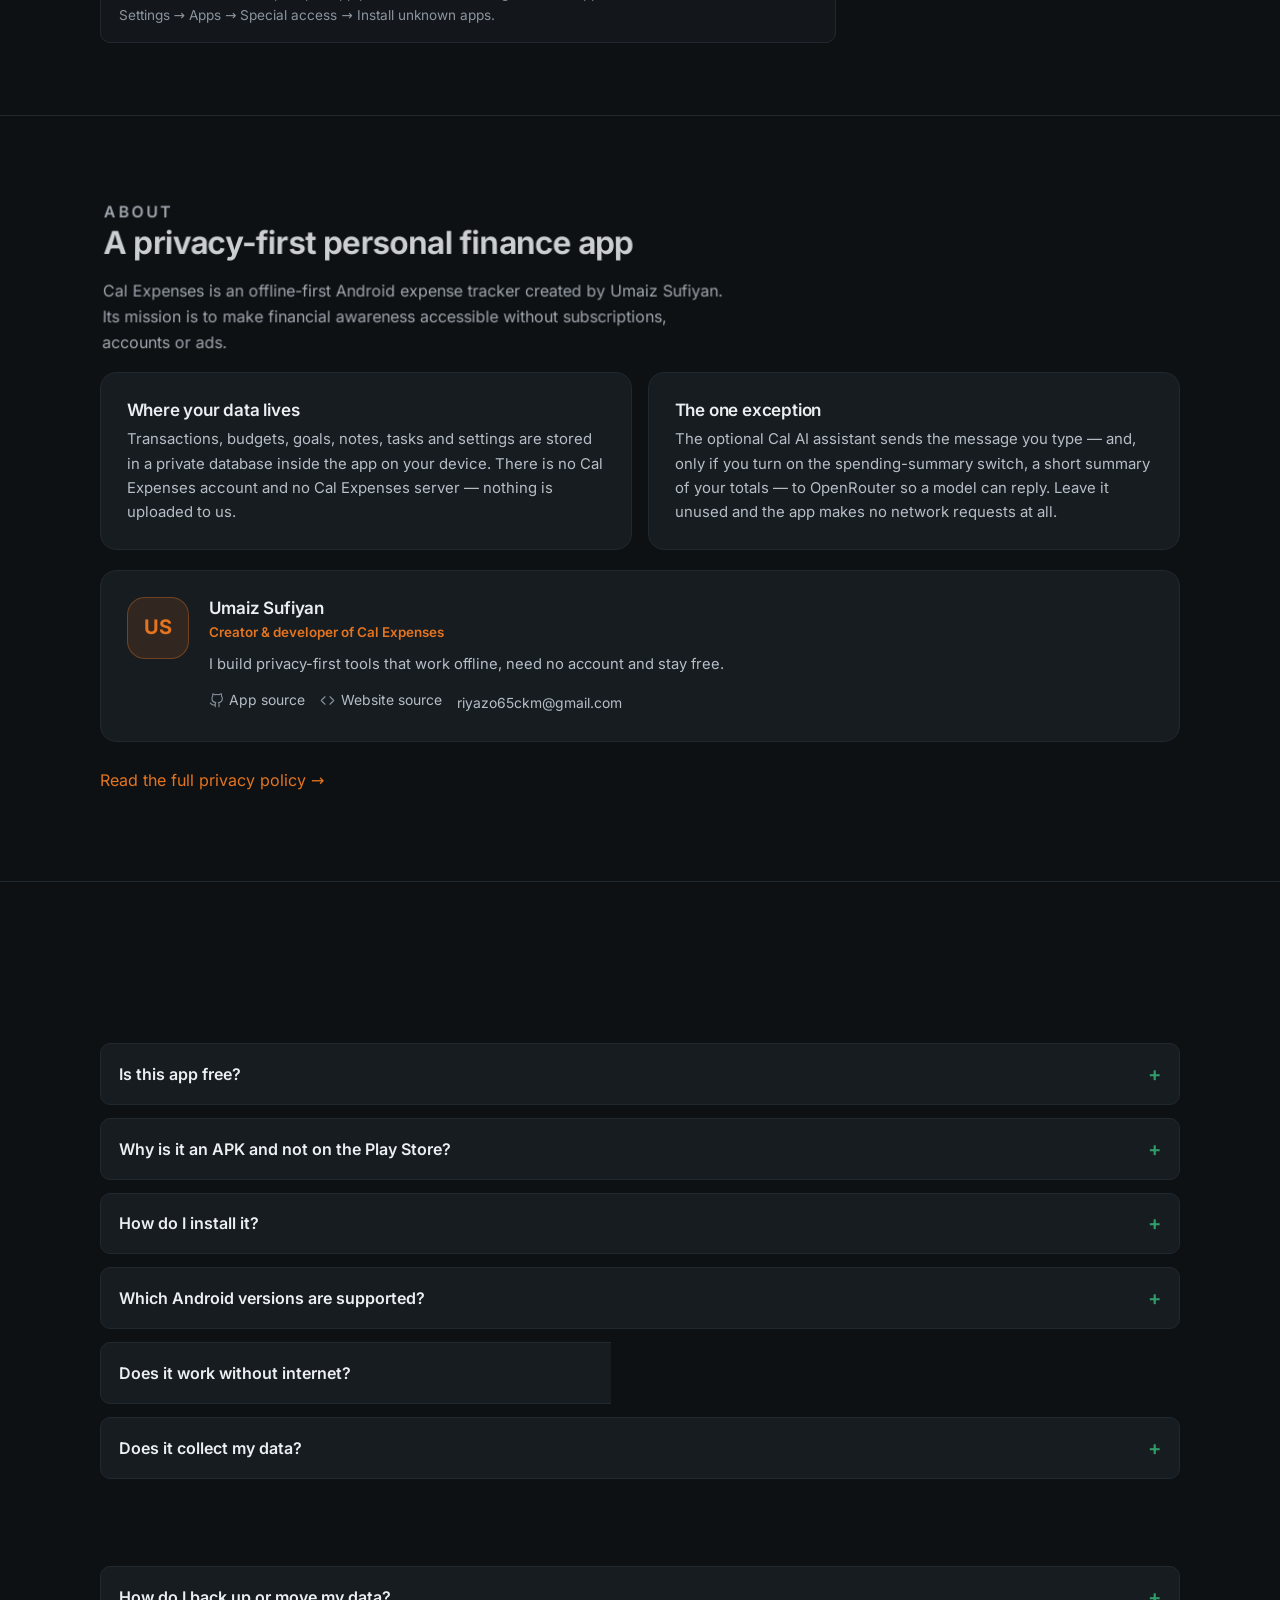
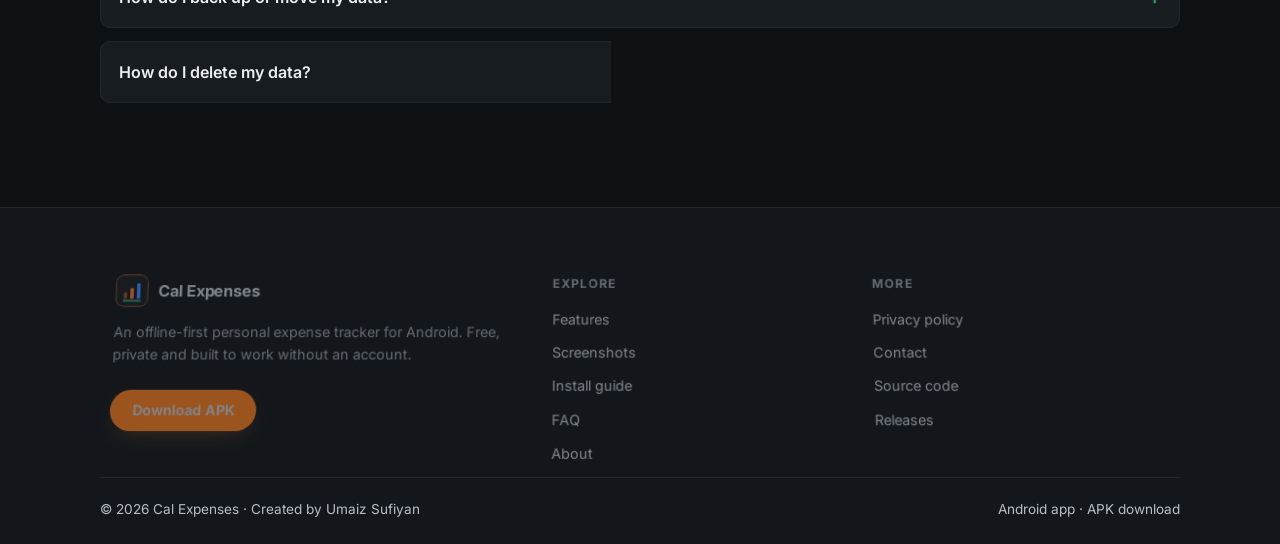
==== commit 501a7206: "Add smooth scrolling - Dependency-free momentum scroller: wheel scrolling eases toward its   target " ====
--- a/index.html
+++ b/index.html
@@ -28,7 +28,7 @@
 <meta name="twitter:description" content="Track your spending, understand your habits, and manage your money with Cal Expenses.">
 <meta name="twitter:image" content="./assets/img/og-image.png">
 
-<link rel="stylesheet" href="./assets/css/styles.css?v=5">
+<link rel="stylesheet" href="./assets/css/styles.css?v=6">
 </head>
 <body>
 
@@ -539,8 +539,8 @@
   </div>
 </footer>
 
-<script src="./assets/js/config.js?v=5"></script>
-<script src="./assets/js/main.js?v=5"></script>
-<script src="./assets/js/demo.js?v=5"></script>
+<script src="./assets/js/config.js?v=6"></script>
+<script src="./assets/js/main.js?v=6"></script>
+<script src="./assets/js/demo.js?v=6"></script>
 </body>
 </html>
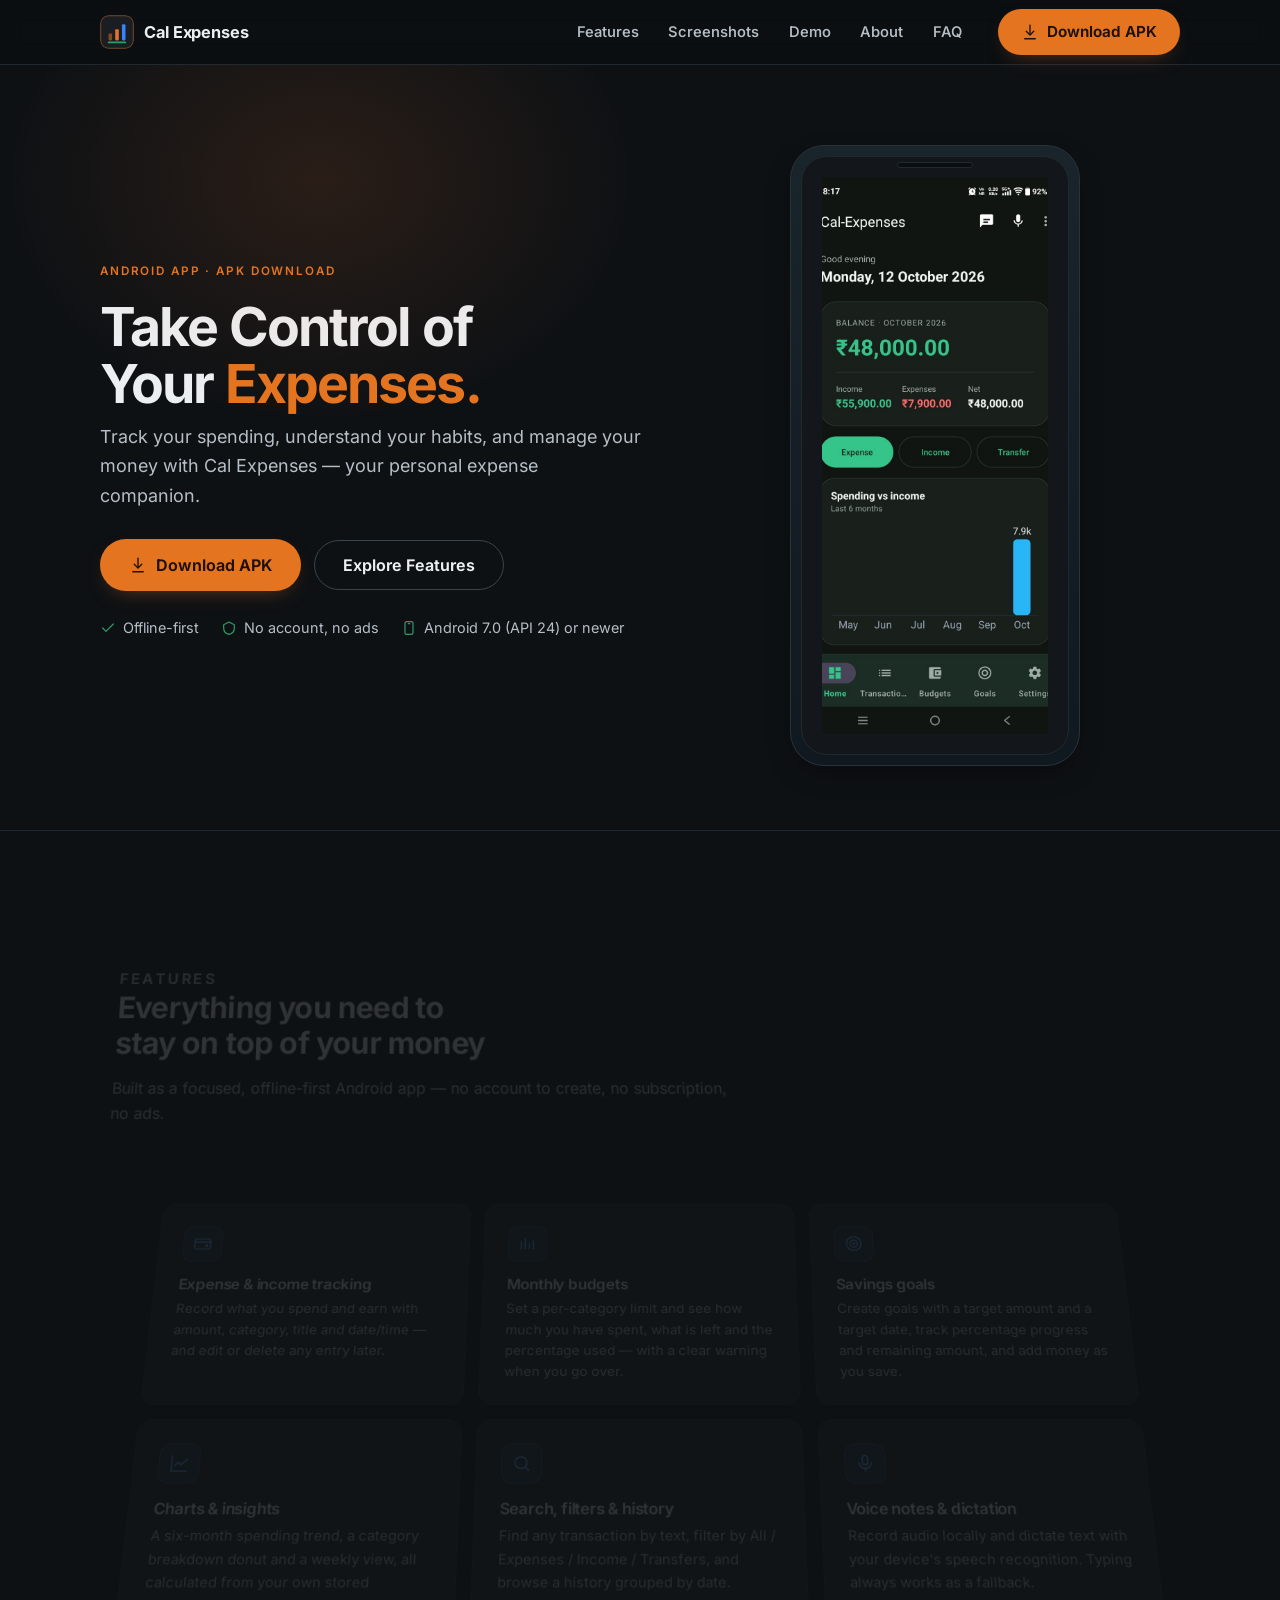
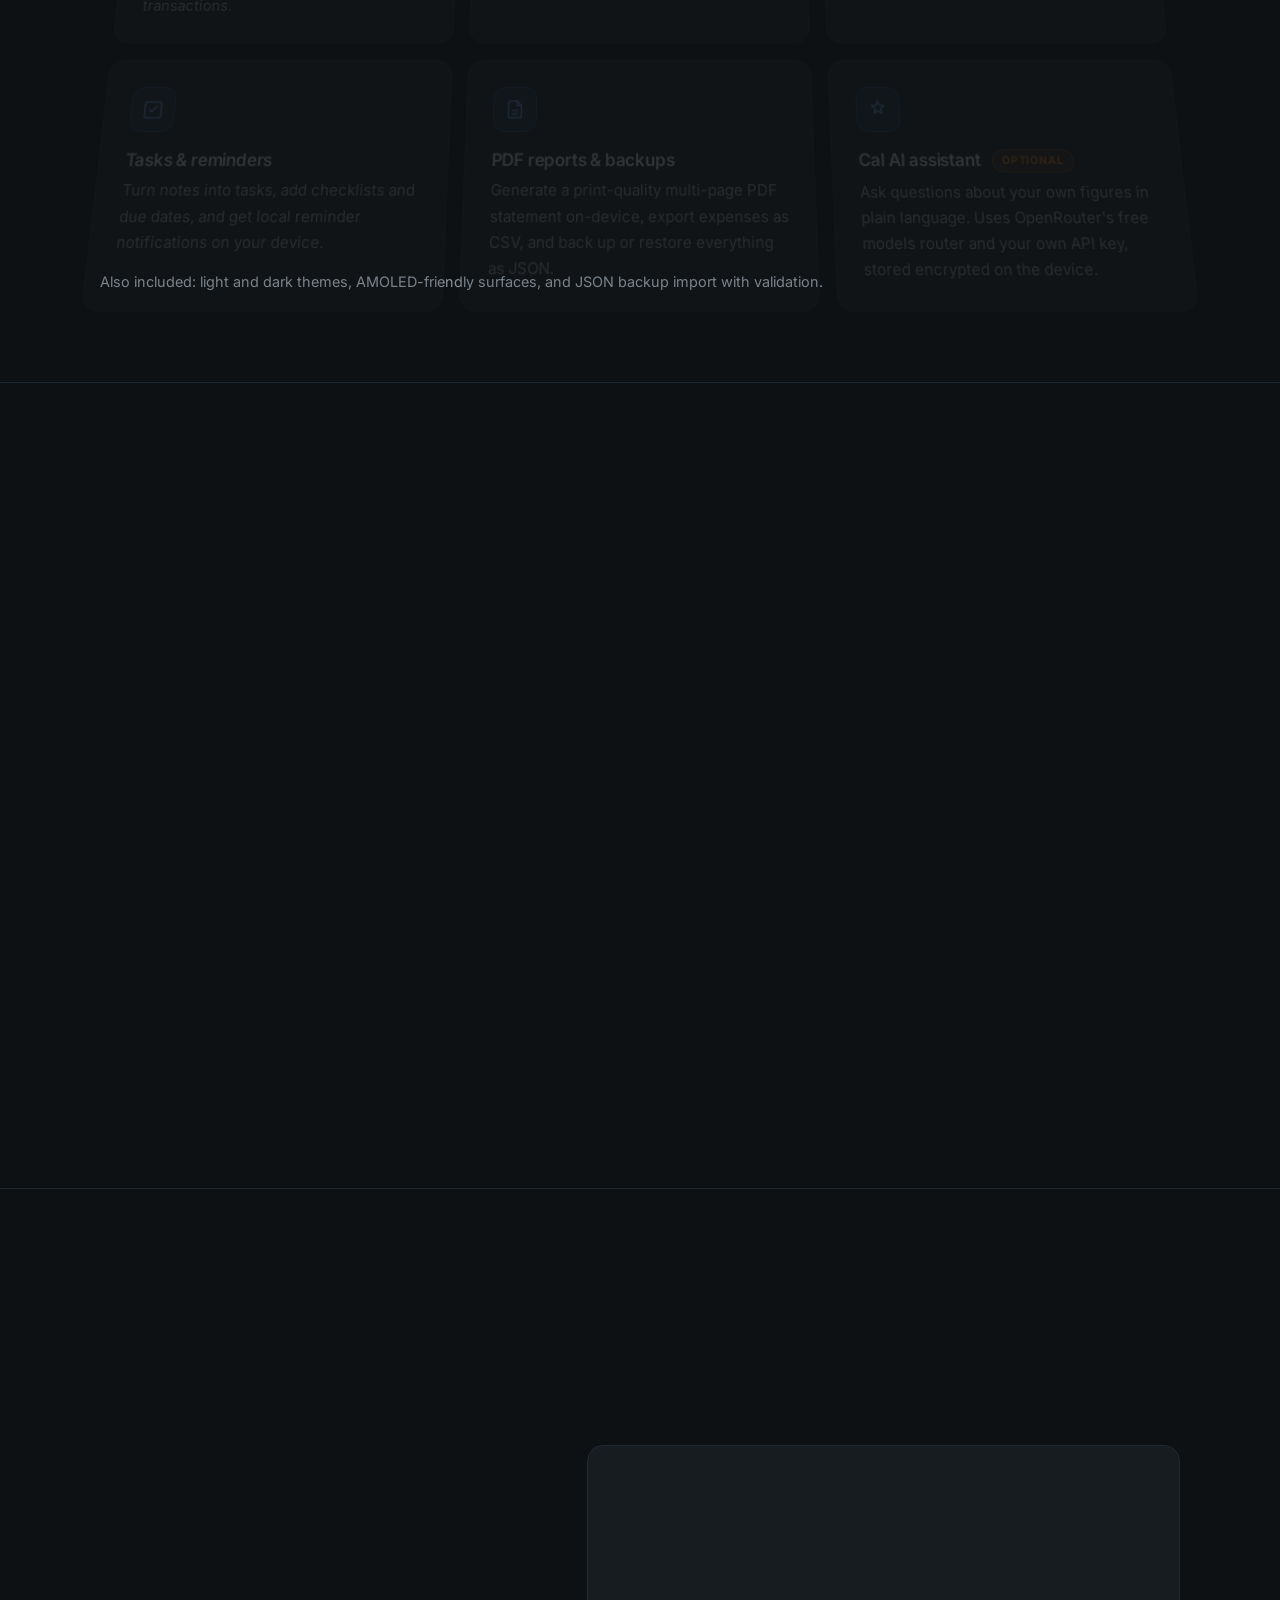
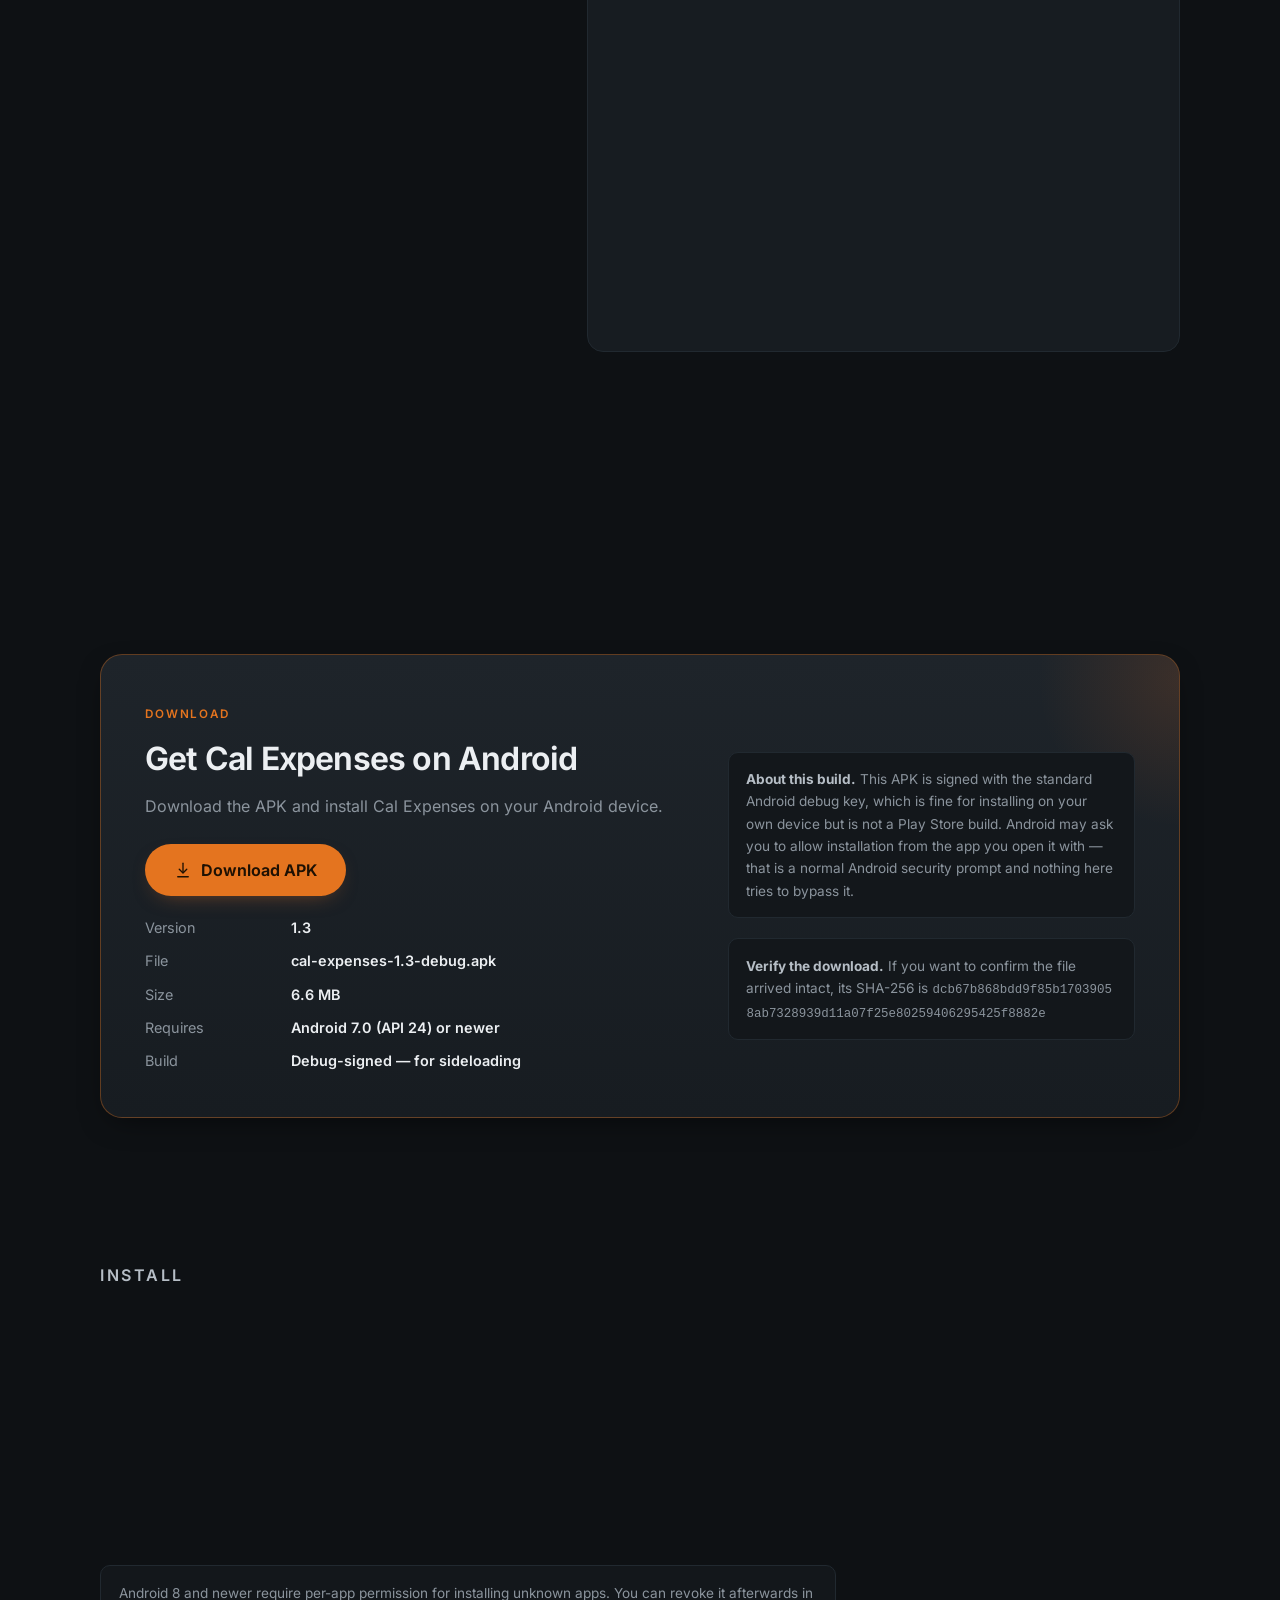
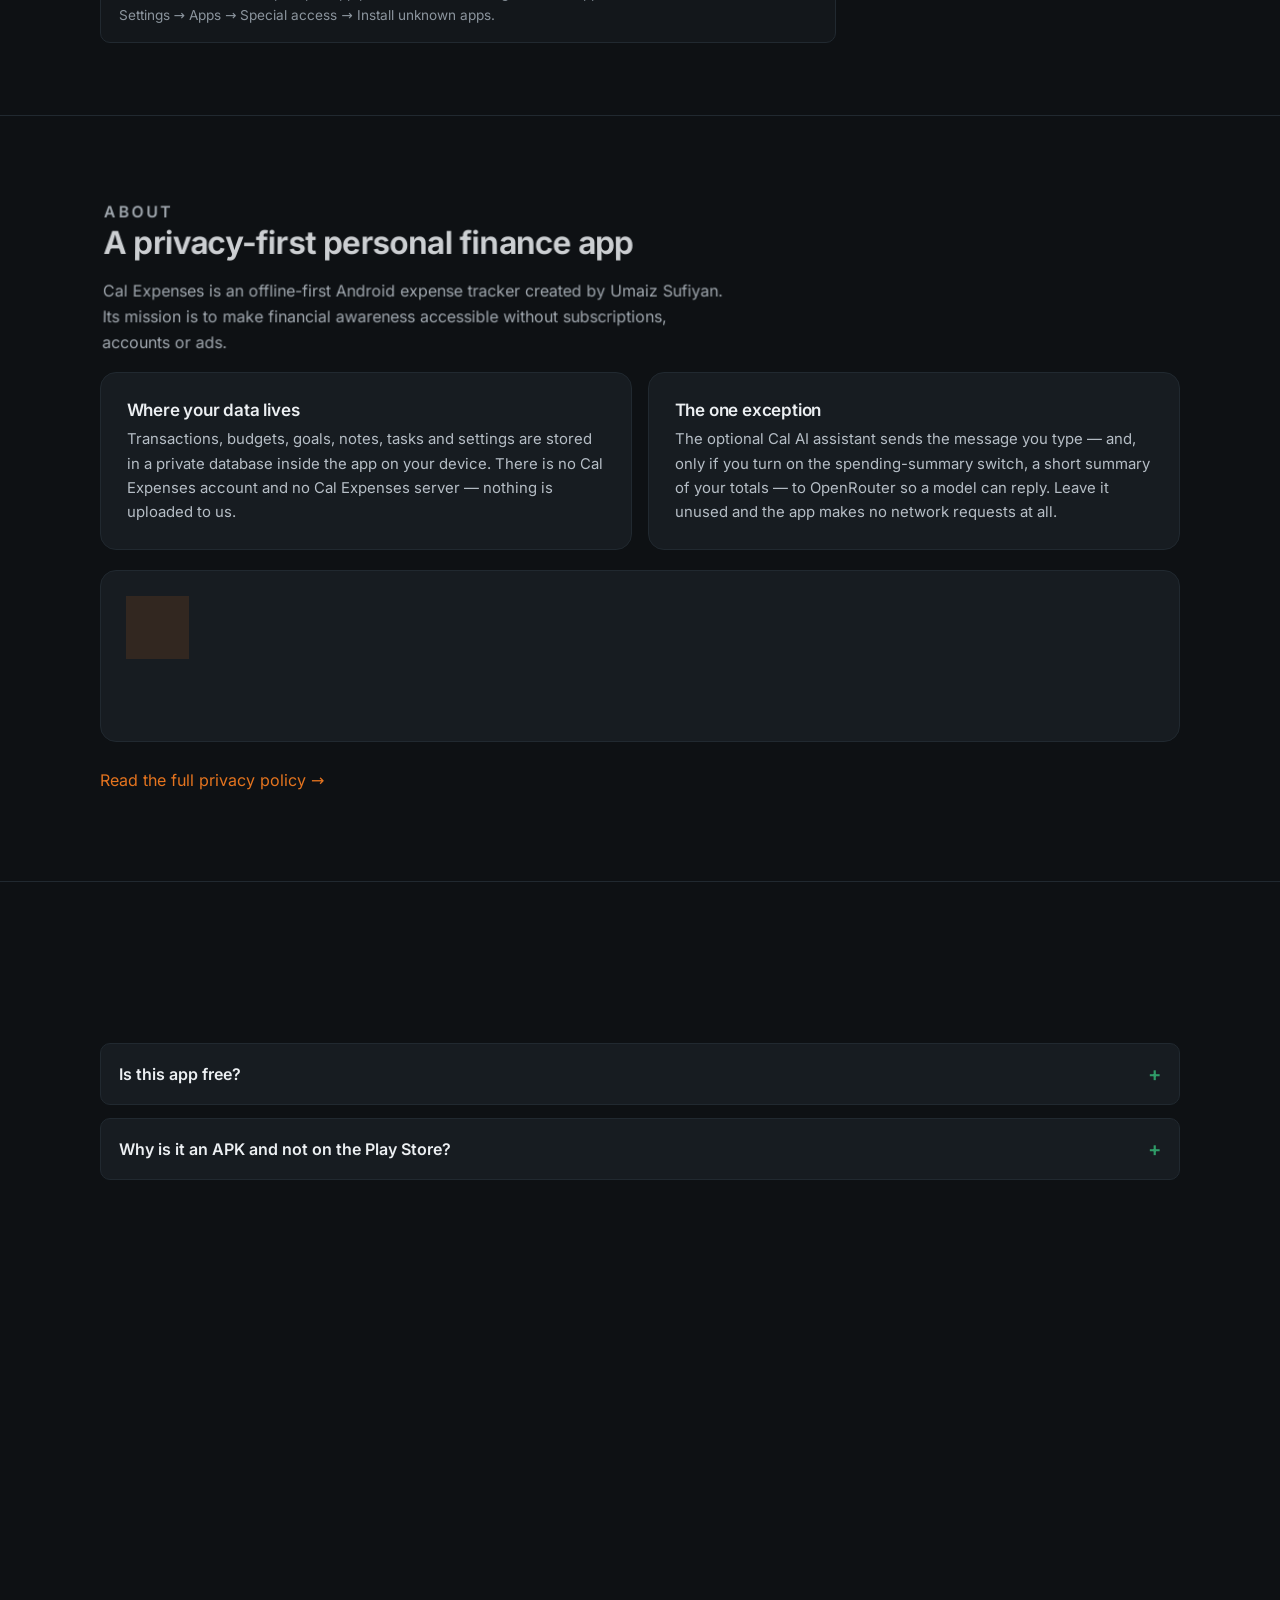
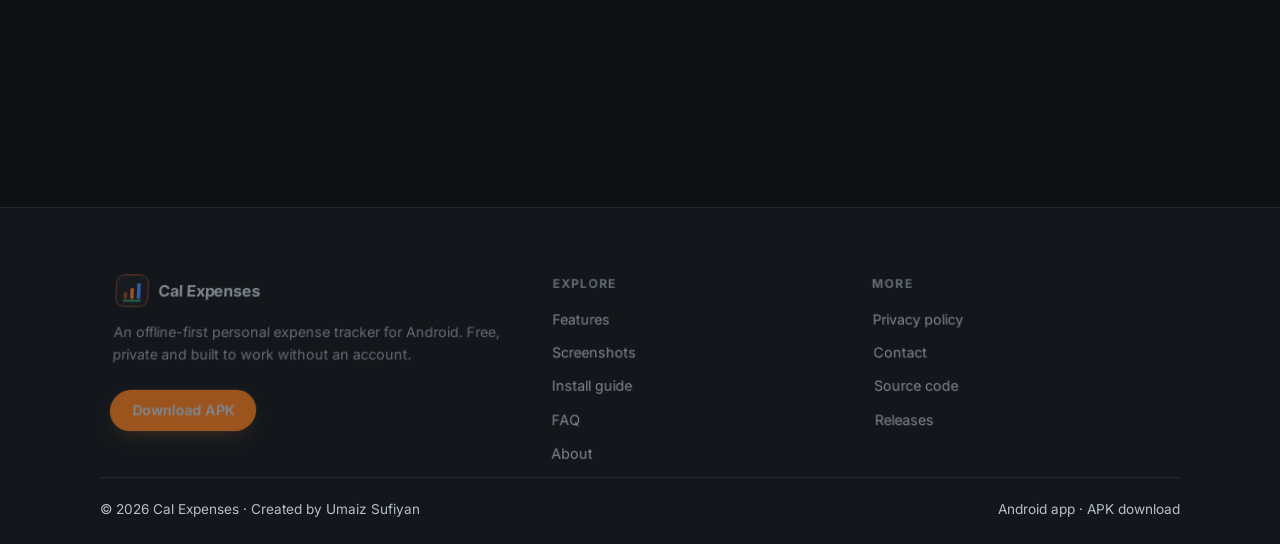
==== commit d775b836: "Add professional social link previews Preview image: - New assets/og-cal-expenses.png, exactly 1200x" ====
--- a/index.html
+++ b/index.html
@@ -5,9 +5,9 @@
 <meta charset="utf-8">
 <meta name="viewport" content="width=device-width, initial-scale=1">
 
-<title>Cal Expenses — Personal Expense Tracker for Android</title>
-<meta name="description" content="Discover Cal Expenses, a simple way to manage your expenses. Explore the features and download the Android APK from the official website.">
-<meta name="theme-color" content="#101215">
+<title>Cal Expenses — Take Control of Your Expenses</title>
+<meta name="description" content="Discover Cal Expenses, explore its features, and download the Android APK.">
+<meta name="theme-color" content="#0E1114">
 <meta name="color-scheme" content="dark light">
 <meta name="robots" content="index, follow">
 <meta name="author" content="Umaiz Sufiyan">
@@ -16,19 +16,31 @@
 <link rel="icon" type="image/svg+xml" href="./assets/img/favicon.svg">
 <link rel="apple-touch-icon" href="./assets/img/favicon.svg">
 
-<!-- Open Graph / social -->
+<!-- Open Graph / social.
+     Absolute HTTPS URLs only: social crawlers do not run JavaScript and will
+     not resolve relative paths, so every value below is fully qualified.
+     The site is a GitHub Pages project site, hence the /Cal-Expenses-Website/
+     segment in the paths. -->
 <meta property="og:type" content="website">
 <meta property="og:site_name" content="Cal Expenses">
-<meta property="og:title" content="Cal Expenses — Personal Expense Tracker for Android">
-<meta property="og:description" content="Track your spending, understand your habits, and manage your money with Cal Expenses. Download the Android APK.">
+<meta property="og:title" content="Cal Expenses — Take Control of Your Expenses">
+<meta property="og:description" content="Discover Cal Expenses, explore its features, and download the Android APK.">
 <meta property="og:url" content="https://sufiyan-sabeel.github.io/Cal-Expenses-Website/">
-<meta property="og:image" content="./assets/img/og-image.png">
+<meta property="og:image" content="https://sufiyan-sabeel.github.io/Cal-Expenses-Website/assets/og-cal-expenses.png">
+<meta property="og:image:secure_url" content="https://sufiyan-sabeel.github.io/Cal-Expenses-Website/assets/og-cal-expenses.png">
+<meta property="og:image:width" content="1200">
+<meta property="og:image:height" content="630">
+<meta property="og:image:type" content="image/png">
+<meta property="og:image:alt" content="Cal Expenses — the app name and tagline beside a real screenshot of its home screen">
+<meta property="og:locale" content="en_IN">
+
 <meta name="twitter:card" content="summary_large_image">
-<meta name="twitter:title" content="Cal Expenses — Personal Expense Tracker for Android">
-<meta name="twitter:description" content="Track your spending, understand your habits, and manage your money with Cal Expenses.">
-<meta name="twitter:image" content="./assets/img/og-image.png">
-
-<link rel="stylesheet" href="./assets/css/styles.css?v=6">
+<meta name="twitter:title" content="Cal Expenses — Take Control of Your Expenses">
+<meta name="twitter:description" content="Discover Cal Expenses, explore its features, and download the Android APK.">
+<meta name="twitter:image" content="https://sufiyan-sabeel.github.io/Cal-Expenses-Website/assets/og-cal-expenses.png">
+<meta name="twitter:image:alt" content="Cal Expenses — the app name and tagline beside a real screenshot of its home screen">
+
+<link rel="stylesheet" href="./assets/css/styles.css?v=7">
 </head>
 <body>
 
@@ -539,8 +551,8 @@
   </div>
 </footer>
 
-<script src="./assets/js/config.js?v=6"></script>
-<script src="./assets/js/main.js?v=6"></script>
-<script src="./assets/js/demo.js?v=6"></script>
+<script src="./assets/js/config.js?v=7"></script>
+<script src="./assets/js/main.js?v=7"></script>
+<script src="./assets/js/demo.js?v=7"></script>
 </body>
 </html>
